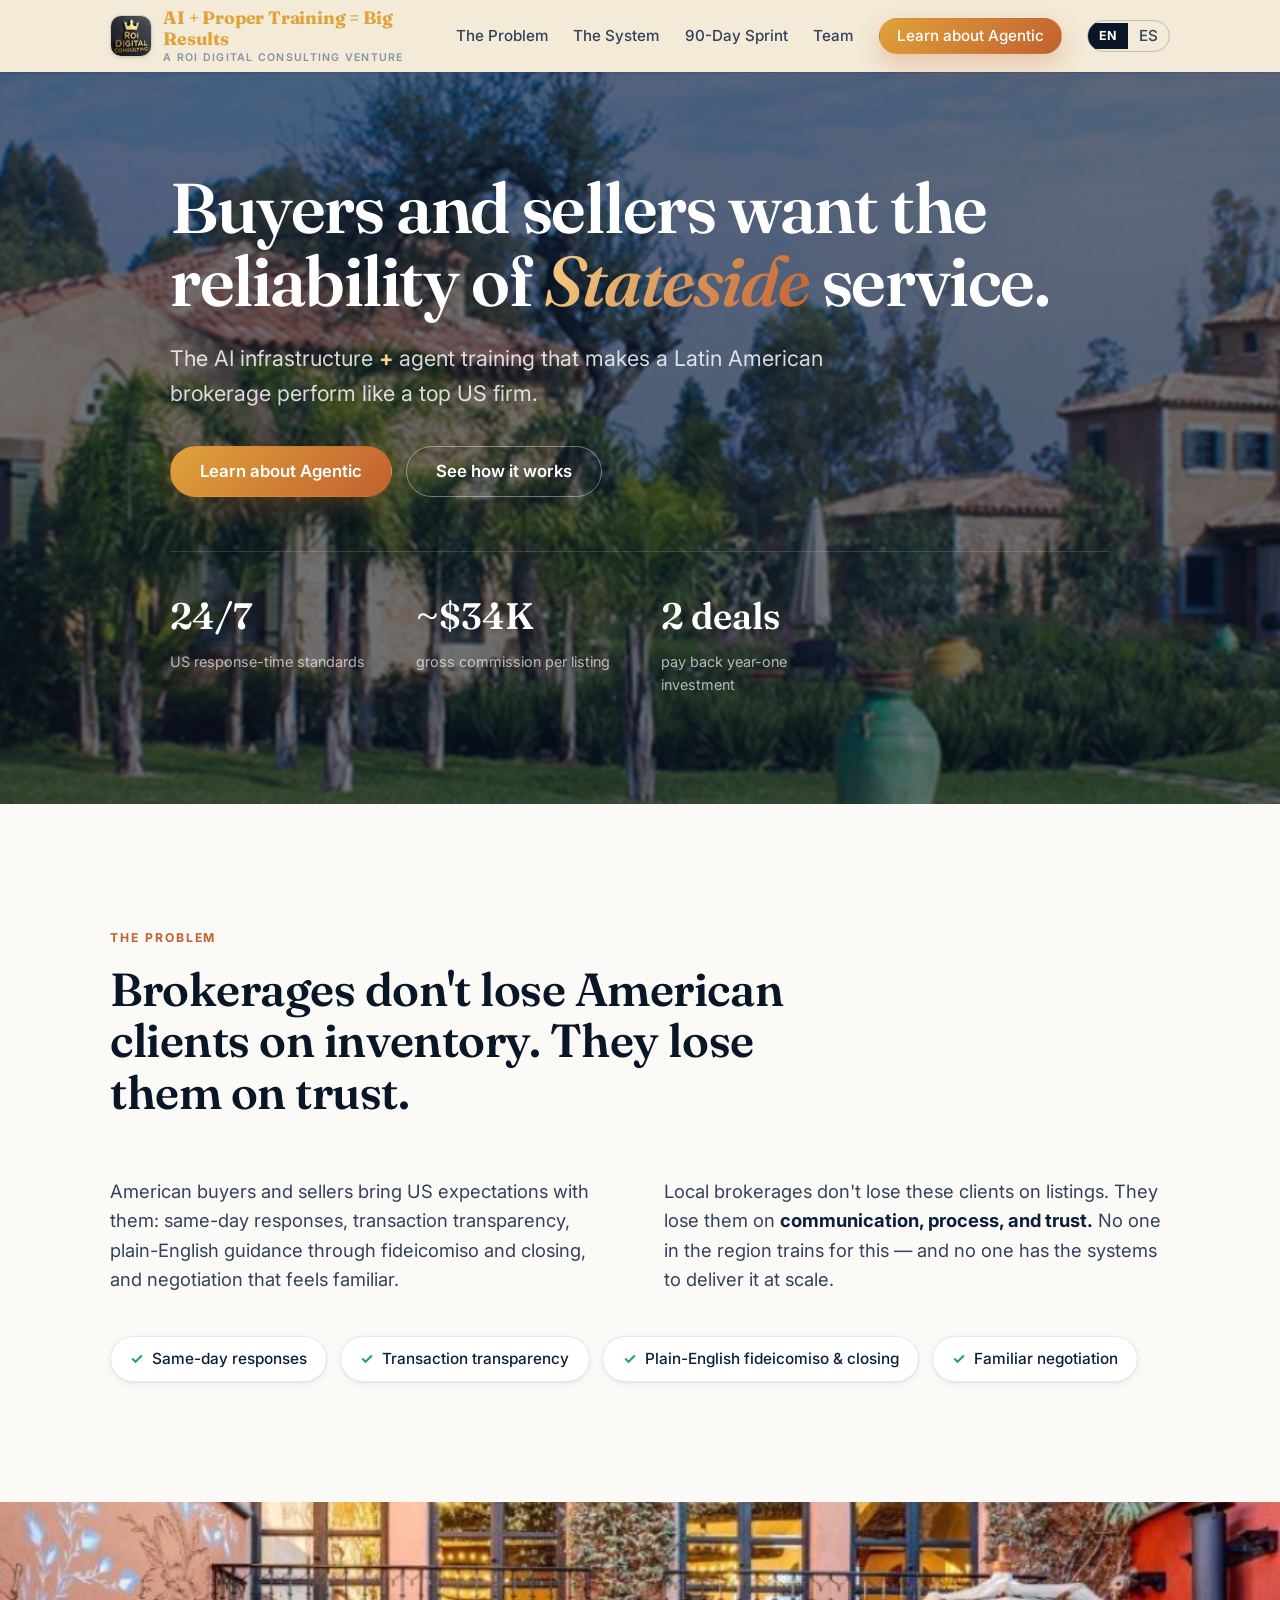
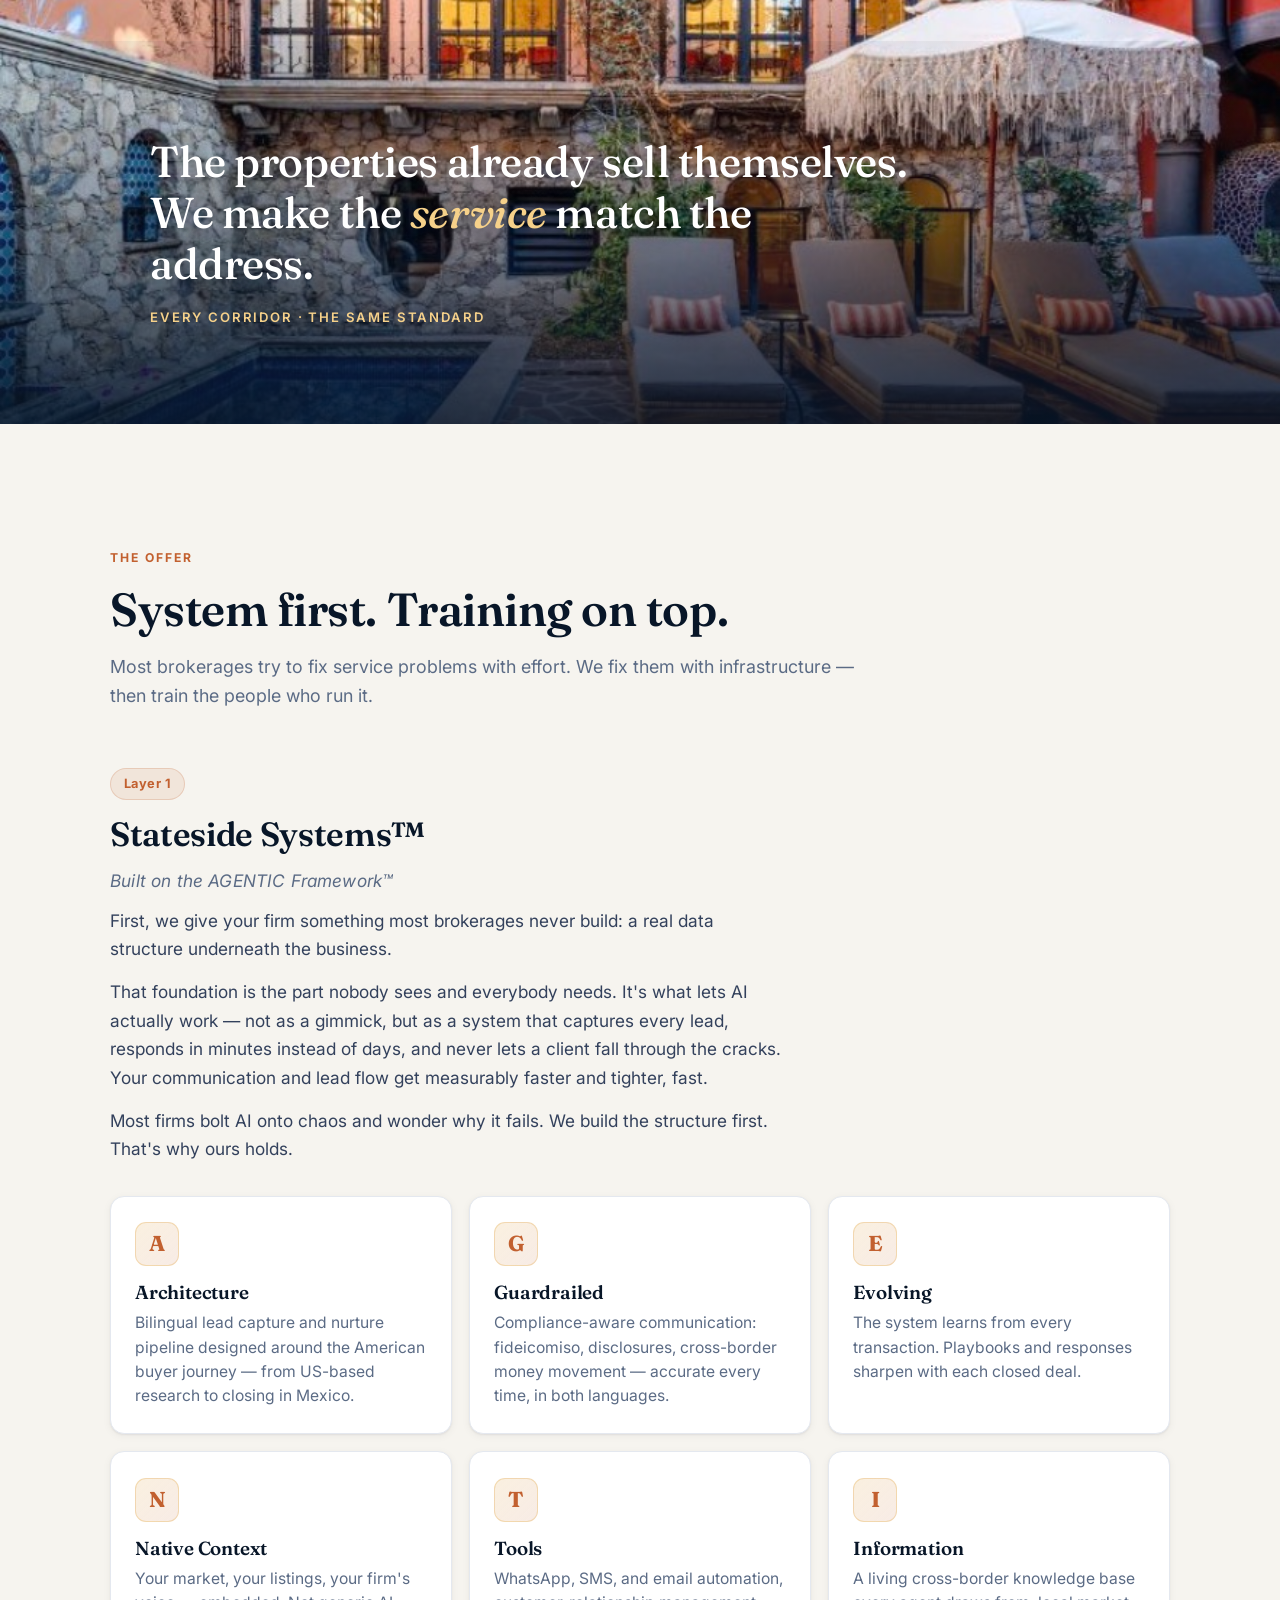
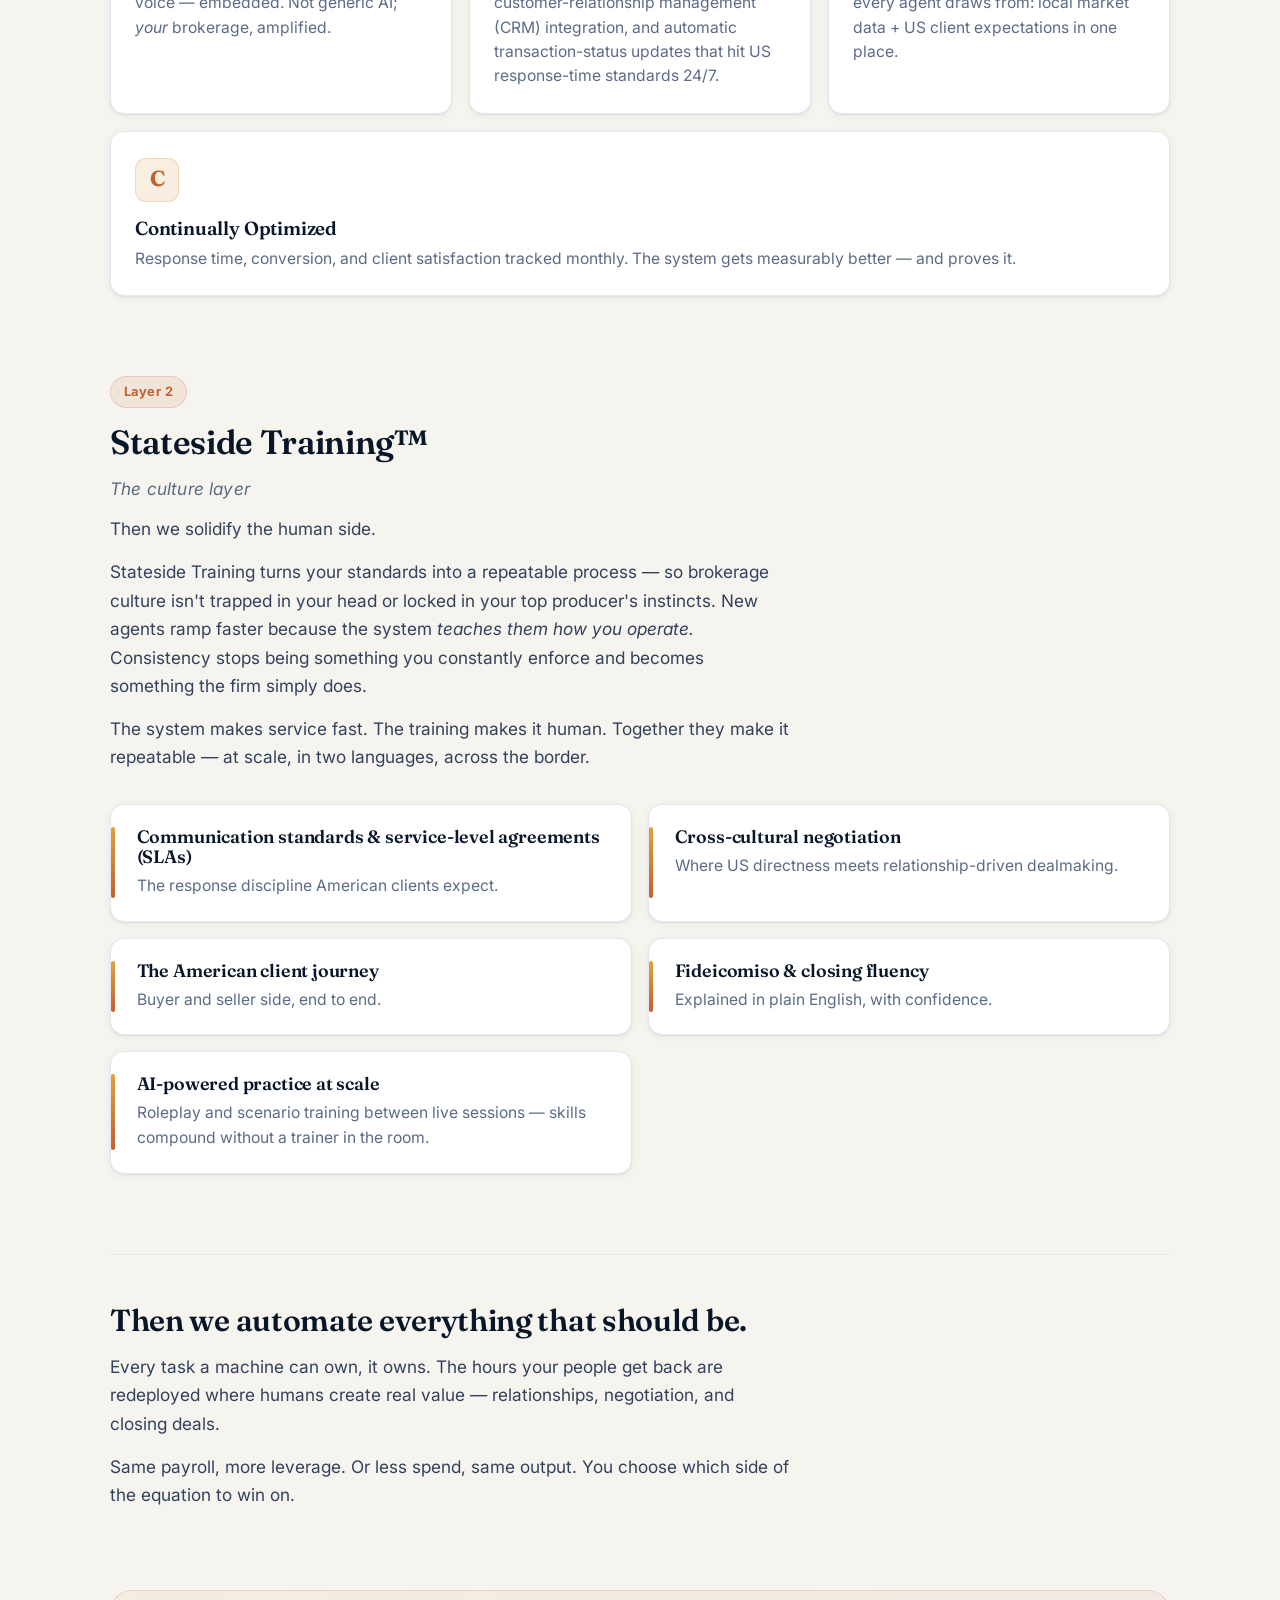
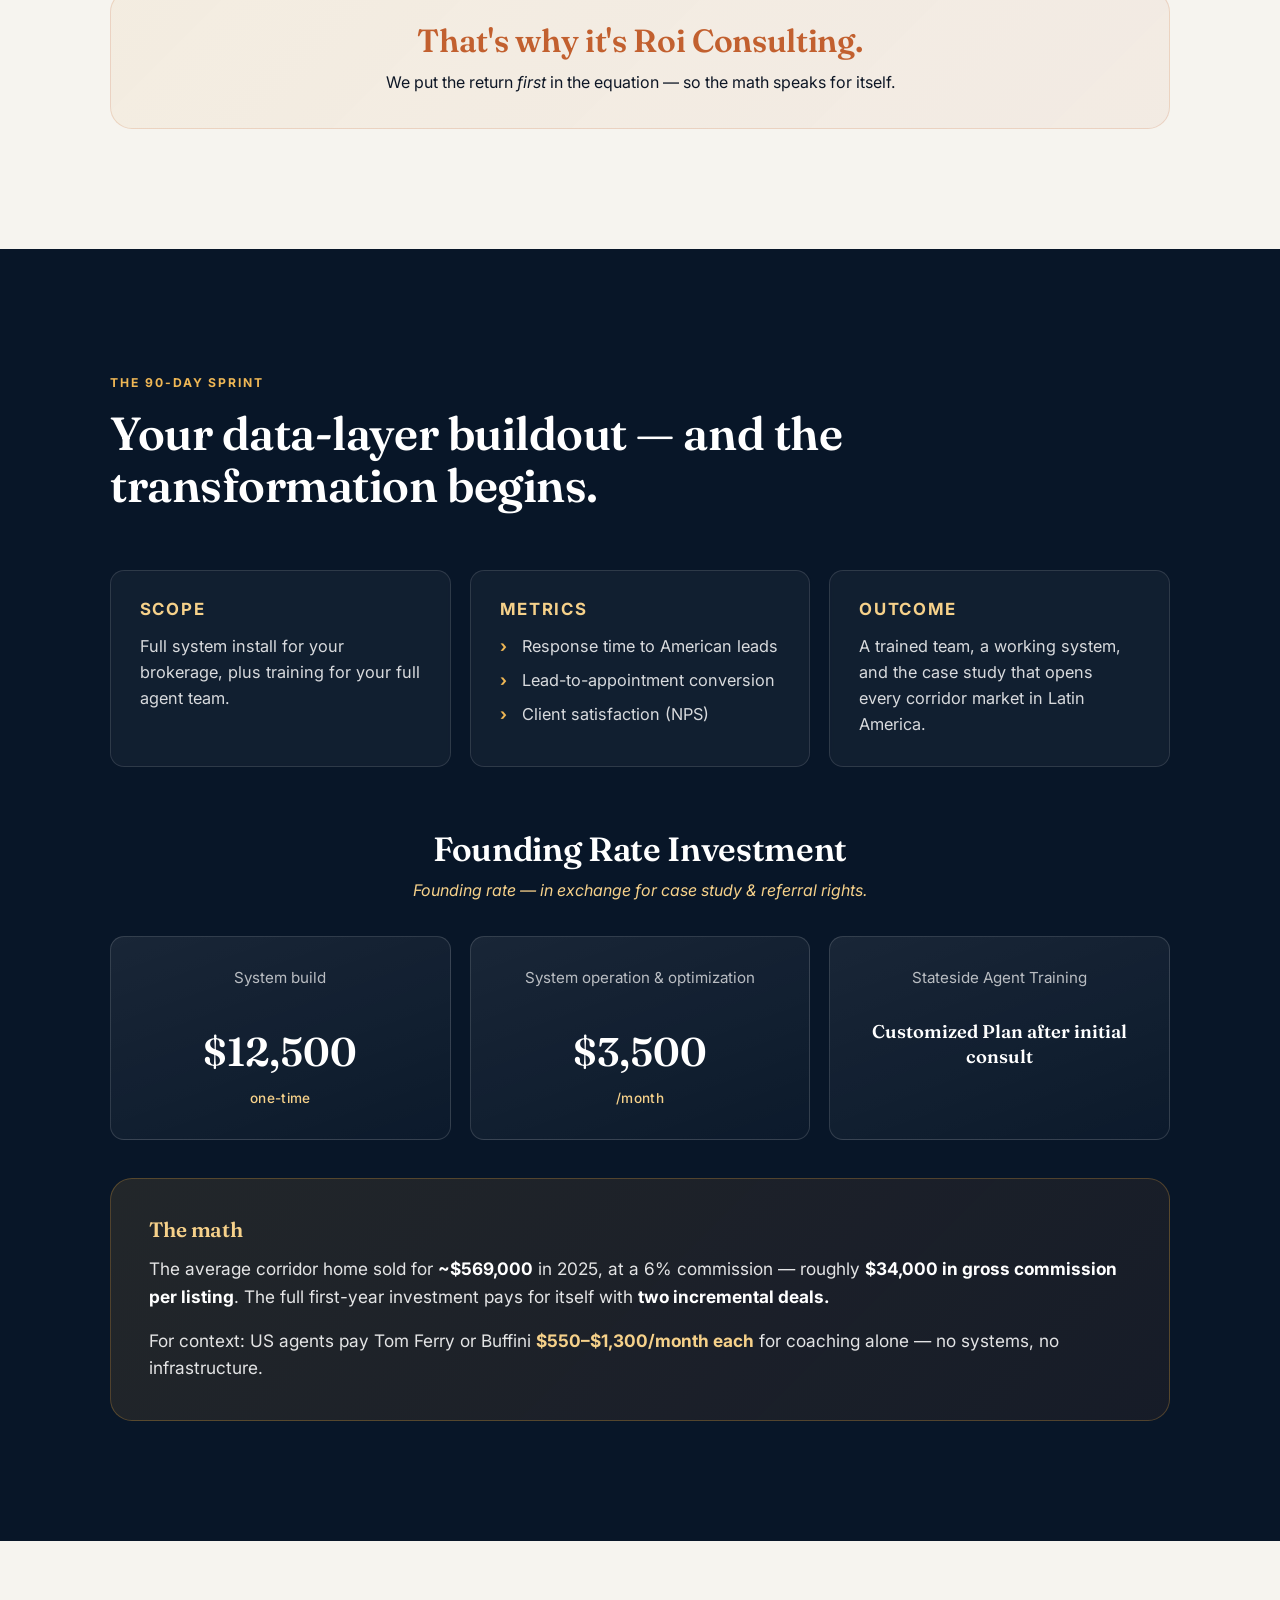
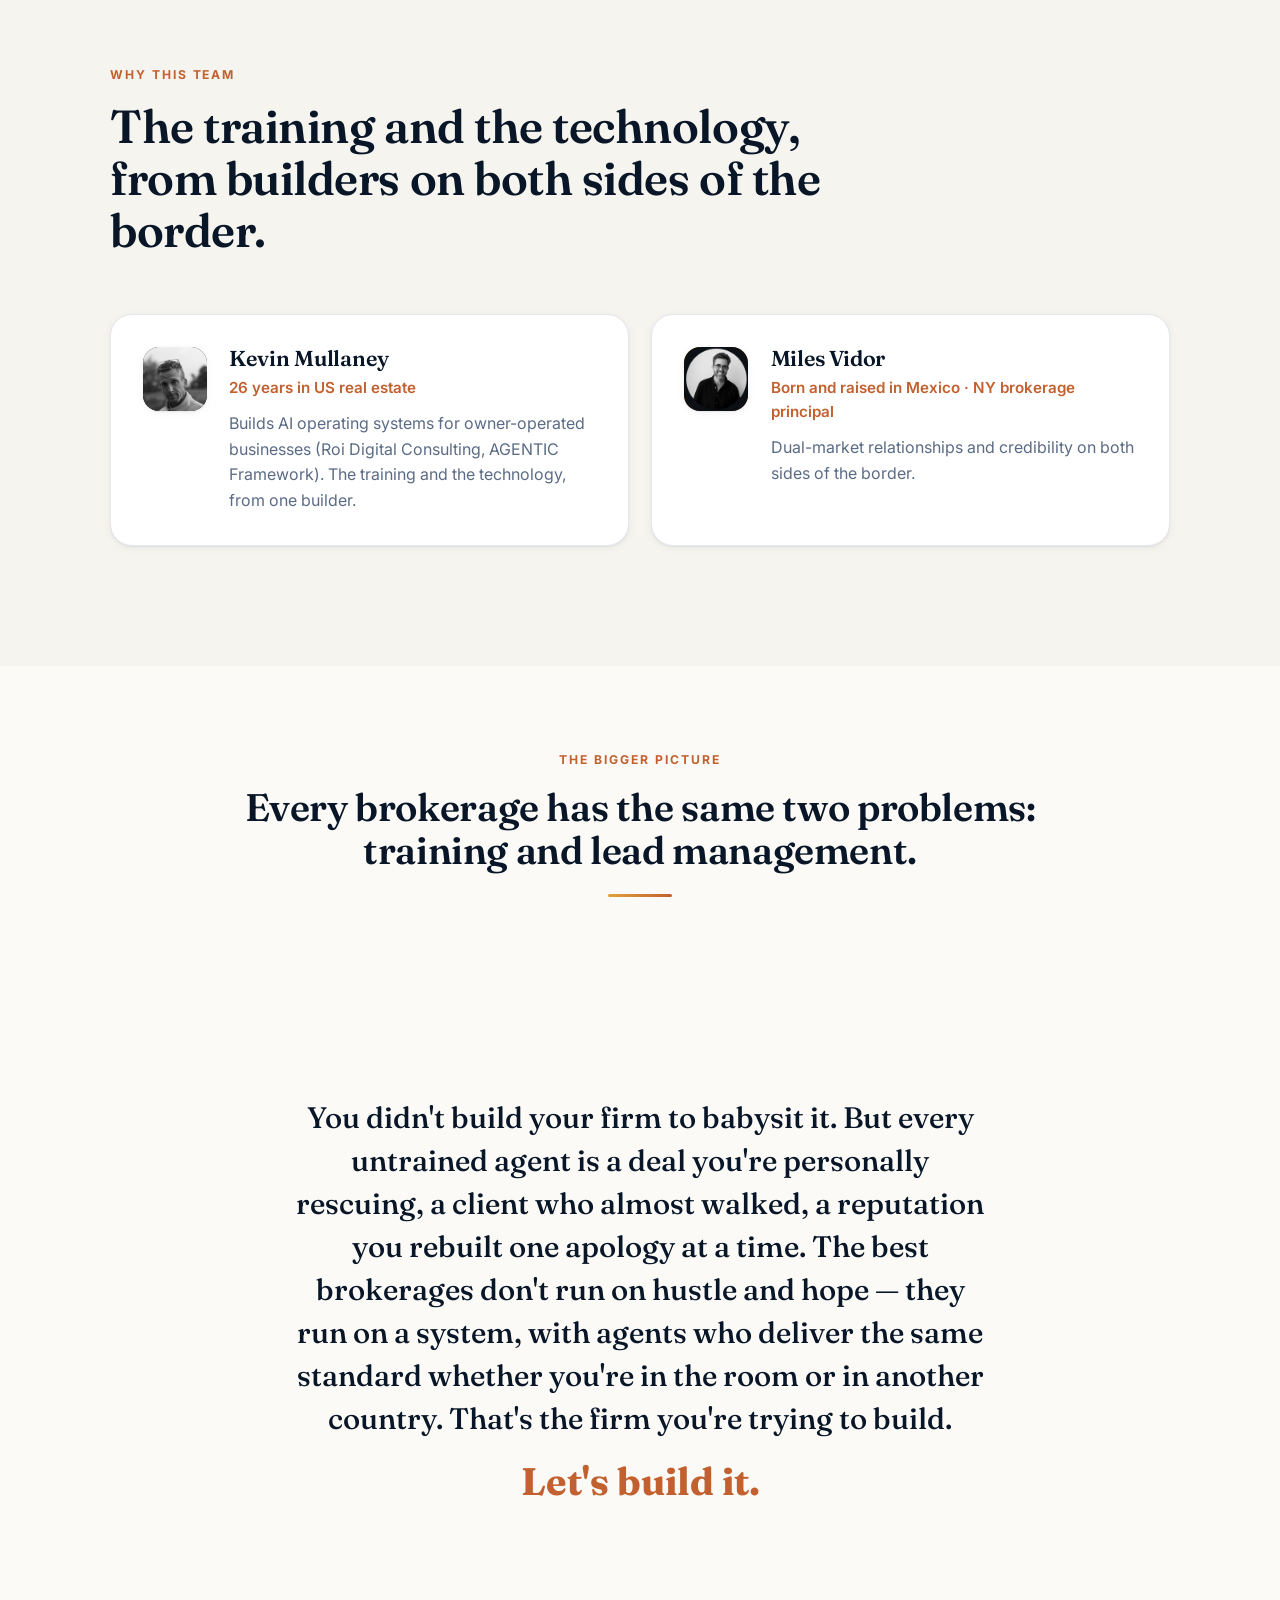
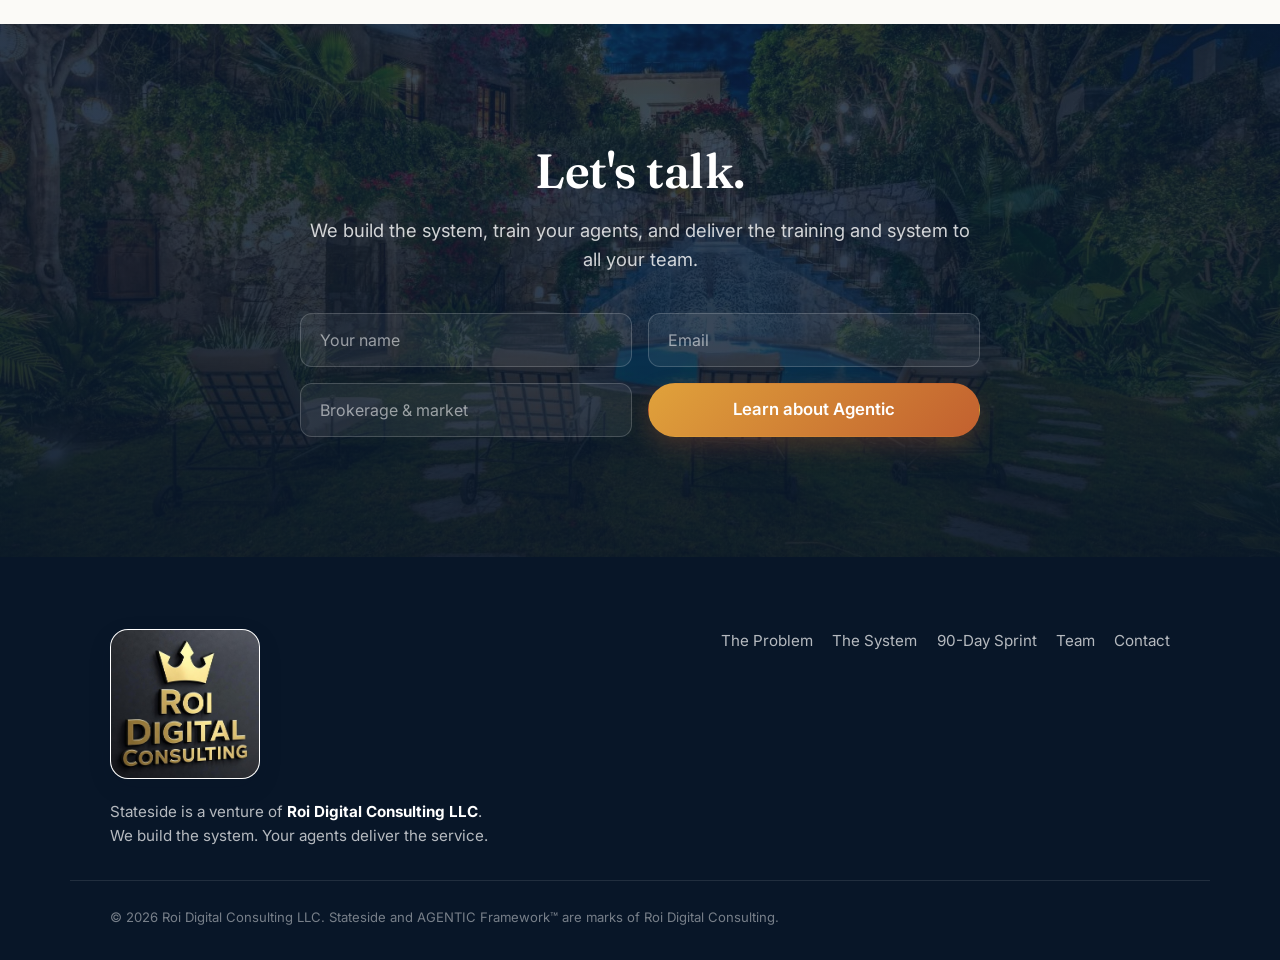
==== index.html @ 2482a4ed "Header: replace 'Stateside' wordmark with bilingual tagline 'AI + Proper Training = Big Results'" ====
<!DOCTYPE html>
<html lang="en">
<head>
  <meta charset="UTF-8" />
  <meta name="viewport" content="width=device-width, initial-scale=1.0" />
  <script>
    history.scrollRestoration = "manual";
    /* Always open at the top — don't auto-jump to a hash left in the URL by prior navigation. */
    if (location.hash) history.replaceState(null, "", location.pathname + location.search);
  </script>
  <title>Stateside — US-grade real estate service, built for Latin America</title>
  <meta name="description" content="The AI infrastructure and agent training that makes a brokerage perform like a top US firm — a 90-day sprint to a US-grade client experience." />
  <meta name="theme-color" content="#0b1f3a" />
  <link rel="icon" type="image/jpeg" href="images/roi-logo.jpeg" />

  <!-- Open Graph / social -->
  <meta property="og:type" content="website" />
  <meta property="og:title" content="Stateside — US-grade real estate service, built for Latin America" />
  <meta property="og:description" content="The AI infrastructure and agent training that makes a brokerage perform like a top US firm — a 90-day sprint to a US-grade client experience." />
  <meta property="og:image" content="https://kmulls.github.io/StateSide-Training/images/courtyard-home.jpeg" />
  <meta property="og:locale" content="en_US" />
  <meta property="og:locale:alternate" content="es_LA" />

  <link rel="preconnect" href="https://fonts.googleapis.com" />
  <link rel="preconnect" href="https://fonts.gstatic.com" crossorigin />
  <link href="https://fonts.googleapis.com/css2?family=Fraunces:opsz,wght@9..144,400;9..144,500;9..144,600;9..144,700&family=Inter:wght@400;500;600;700&display=swap" rel="stylesheet" />
  <link rel="stylesheet" href="styles.css" />
  <meta property="og:url" content="https://kmulls.github.io/StateSide-Training/" />
  <link rel="canonical" href="https://kmulls.github.io/StateSide-Training/" />
  <link rel="alternate" hreflang="en" href="https://kmulls.github.io/StateSide-Training/" />
  <link rel="alternate" hreflang="es" href="https://kmulls.github.io/StateSide-Training/es/" />
  <link rel="alternate" hreflang="x-default" href="https://kmulls.github.io/StateSide-Training/" />
</head>
<body>
  <a class="skip-link" href="#main">Skip to content</a>

  <!-- ===== Header ===== -->
  <header class="site-header" id="site-header">
    <div class="container header-inner">
      <a href="#top" class="brand" aria-label="AI + Proper Training = Big Results — a Roi Digital Consulting venture">
        <span class="brand-mark" aria-hidden="true"><img src="images/roi-logo.jpeg" alt="" /></span>
        <span class="brand-text">
          <span class="brand-name">AI + Proper Training = Big Results</span>
          <span class="brand-by">a Roi Digital Consulting venture</span>
        </span>
      </a>
      <nav class="nav" aria-label="Primary">
        <a href="#problem">The Problem</a>
        <a href="#offer">The System</a>
        <a href="#pilot">90-Day Sprint</a>
        <a href="#team">Team</a>
        <a href="#contact" class="btn btn-sm btn-primary nav-cta">Learn about Agentic</a>
        <div class="lang-toggle" role="group" aria-label="Language / Idioma">
          <span class="lang-btn" aria-current="true">EN</span>
          <a class="lang-btn" href="es/">ES</a>
        </div>
      </nav>
      <button class="nav-toggle" aria-label="Open menu" aria-expanded="false" aria-controls="mobile-nav">
        <span></span><span></span><span></span>
      </button>
    </div>
    <div class="mobile-nav" id="mobile-nav" hidden>
      <a href="#problem">The Problem</a>
      <a href="#offer">The System</a>
      <a href="#pilot">90-Day Sprint</a>
      <a href="#team">Team</a>
      <a href="#contact" class="btn btn-primary">Learn about Agentic</a>
      <div class="lang-toggle" role="group" aria-label="Language / Idioma">
        <span class="lang-btn" aria-current="true">EN</span>
        <a class="lang-btn" href="es/">ES</a>
      </div>
    </div>
  </header>

  <main id="main">
    <!-- ===== Hero ===== -->
    <section class="hero" id="top">
      <div class="hero-bg" aria-hidden="true">
        <img src="images/estate-hero.jpeg" alt="" class="hero-photo" loading="eager" fetchpriority="high" />
      </div>
      <div class="container hero-inner">
        <h1 class="hero-title">Buyers and sellers want the reliability of <span class="accent">Stateside</span> service.</h1>
        <p class="hero-sub">The AI infrastructure <strong>+</strong> agent training that makes a Latin American brokerage perform like a top US firm.</p>
        <div class="hero-cta">
          <a href="#contact" class="btn btn-primary btn-lg">Learn about Agentic</a>
          <a href="#offer" class="btn btn-ghost btn-lg">See how it works</a>
        </div>
        <ul class="hero-stats" aria-label="Key figures">
          <li><span class="stat-num">24/7</span><span class="stat-label">US response-time standards</span></li>
          <li><span class="stat-num">~$34K</span><span class="stat-label">gross commission per listing</span></li>
          <li><span class="stat-num">2 deals</span><span class="stat-label">pay back year-one investment</span></li>
        </ul>
      </div>
    </section>

    <!-- ===== Problem ===== -->
    <section class="section problem" id="problem">
      <div class="container">
        <div class="section-head reveal">
          <span class="kicker">The Problem</span>
          <h2>Brokerages don't lose American clients on inventory. They lose them on trust.</h2>
        </div>
        <div class="problem-grid">
          <p class="problem-lead reveal">American buyers and sellers bring US expectations with them: same-day responses, transaction transparency, plain-English guidance through fideicomiso and closing, and negotiation that feels familiar.</p>
          <p class="problem-lead reveal">Local brokerages don't lose these clients on listings. They lose them on <strong>communication, process, and trust.</strong> No one in the region trains for this — and no one has the systems to deliver it at scale.</p>
        </div>
        <ul class="expectation-list reveal" aria-label="What American clients expect">
          <li>Same-day responses</li>
          <li>Transaction transparency</li>
          <li>Plain-English fideicomiso &amp; closing</li>
          <li>Familiar negotiation</li>
        </ul>
      </div>
    </section>

    <!-- ===== Showcase band ===== -->
    <section class="showcase" aria-label="Featured properties">
      <img src="images/courtyard-home.jpeg" alt="A restored colonial courtyard home with a pool" class="showcase-img" loading="lazy" />
      <div class="showcase-overlay">
        <div class="container">
          <blockquote class="reveal">
            <p>The properties already sell themselves. We make the <em>service</em> match the address.</p>
            <cite>Every corridor · the same standard</cite>
          </blockquote>
        </div>
      </div>
    </section>

    <!-- ===== Offer ===== -->
    <section class="section offer" id="offer">
      <div class="container">
        <div class="section-head reveal">
          <span class="kicker">The Offer</span>
          <h2>System first. Training on top.</h2>
          <p class="section-intro">Most brokerages try to fix service problems with effort. We fix them with infrastructure — then train the people who run it.</p>
        </div>

        <!-- Layer 1 -->
        <div class="layer reveal">
          <div class="layer-head">
            <span class="layer-tag">Layer 1</span>
            <h3>Stateside Systems™</h3>
            <p class="layer-subtitle">Built on the AGENTIC Framework™</p>
            <div class="layer-copy"><p>First, we give your firm something most brokerages never build: a real data structure underneath the business.</p><p>That foundation is the part nobody sees and everybody needs. It's what lets AI actually work — not as a gimmick, but as a system that captures every lead, responds in minutes instead of days, and never lets a client fall through the cracks. Your communication and lead flow get measurably faster and tighter, fast.</p><p>Most firms bolt AI onto chaos and wonder why it fails. We build the structure first. That's why ours holds.</p></div>
          </div>
          <div class="agentic-grid">
            <article class="agentic-card">
              <span class="agentic-letter">A</span>
              <h4>Architecture</h4>
              <p>Bilingual lead capture and nurture pipeline designed around the American buyer journey — from US-based research to closing in Mexico.</p>
            </article>
            <article class="agentic-card">
              <span class="agentic-letter">G</span>
              <h4>Guardrailed</h4>
              <p>Compliance-aware communication: fideicomiso, disclosures, cross-border money movement — accurate every time, in both languages.</p>
            </article>
            <article class="agentic-card">
              <span class="agentic-letter">E</span>
              <h4>Evolving</h4>
              <p>The system learns from every transaction. Playbooks and responses sharpen with each closed deal.</p>
            </article>
            <article class="agentic-card">
              <span class="agentic-letter">N</span>
              <h4>Native Context</h4>
              <p>Your market, your listings, your firm's voice — embedded. Not generic AI; <em>your</em> brokerage, amplified.</p>
            </article>
            <article class="agentic-card">
              <span class="agentic-letter">T</span>
              <h4>Tools</h4>
              <p>WhatsApp, SMS, and email automation, customer-relationship management (CRM) integration, and automatic transaction-status updates that hit US response-time standards 24/7.</p>
            </article>
            <article class="agentic-card">
              <span class="agentic-letter">I</span>
              <h4>Information</h4>
              <p>A living cross-border knowledge base every agent draws from: local market data + US client expectations in one place.</p>
            </article>
            <article class="agentic-card agentic-card--wide">
              <span class="agentic-letter">C</span>
              <h4>Continually Optimized</h4>
              <p>Response time, conversion, and client satisfaction tracked monthly. The system gets measurably better — and proves it.</p>
            </article>
          </div>
        </div>

        <!-- Layer 2 -->
        <div class="layer reveal">
          <div class="layer-head">
            <span class="layer-tag">Layer 2</span>
            <h3>Stateside Training™</h3>
            <p class="layer-subtitle">The culture layer</p>
            <div class="layer-copy"><p>Then we solidify the human side.</p><p>Stateside Training turns your standards into a repeatable process — so brokerage culture isn't trapped in your head or locked in your top producer's instincts. New agents ramp faster because the system <em>teaches them how you operate.</em> Consistency stops being something you constantly enforce and becomes something the firm simply does.</p><p>The system makes service fast. The training makes it human. Together they make it repeatable — at scale, in two languages, across the border.</p></div>
          </div>
          <ul class="training-list">
            <li>
              <h4>Communication standards &amp; service-level agreements (SLAs)</h4>
              <p>The response discipline American clients expect.</p>
            </li>
            <li>
              <h4>Cross-cultural negotiation</h4>
              <p>Where US directness meets relationship-driven dealmaking.</p>
            </li>
            <li>
              <h4>The American client journey</h4>
              <p>Buyer and seller side, end to end.</p>
            </li>
            <li>
              <h4>Fideicomiso &amp; closing fluency</h4>
              <p>Explained in plain English, with confidence.</p>
            </li>
            <li>
              <h4>AI-powered practice at scale</h4>
              <p>Roleplay and scenario training between live sessions — skills compound without a trainer in the room.</p>
            </li>
          </ul>
        </div>

        <div class="layer reveal offer-coda"><h3>Then we automate everything that should be.</h3><div class="layer-copy"><p>Every task a machine can own, it owns. The hours your people get back are redeployed where humans create real value — relationships, negotiation, and closing deals.</p><p>Same payroll, more leverage. Or less spend, same output. You choose which side of the equation to win on.</p></div></div>
        <div class="layer reveal offer-roi"><h3>That's why it's Roi Consulting.</h3><div class="layer-copy">We put the return <em>first</em> in the equation — so the math speaks for itself.</div></div>
      </div>
    </section>

    <!-- ===== 90-Day Sprint ===== -->
    <section class="section pilot" id="pilot">
      <div class="container">
        <div class="section-head reveal">
          <span class="kicker">The 90-Day Sprint</span>
          <h2>Your data-layer buildout — and the transformation begins.</h2>
        </div>

        <div class="pilot-grid">
          <article class="pilot-card reveal">
            <h3>Scope</h3>
            <p>Full system install for your brokerage, plus training for your full agent team.</p>
          </article>
          <article class="pilot-card reveal">
            <h3>Metrics</h3>
            <ul>
              <li>Response time to American leads</li>
              <li>Lead-to-appointment conversion</li>
              <li>Client satisfaction (NPS)</li>
            </ul>
          </article>
          <article class="pilot-card reveal">
            <h3>Outcome</h3>
            <p>A trained team, a working system, and the case study that opens every corridor market in Latin America.</p>
          </article>
        </div>

        <!-- Pricing -->
        <div class="pricing reveal">
          <div class="pricing-head">
            <h3>Founding Rate Investment</h3>
            <p class="pricing-note">Founding rate — in exchange for case study &amp; referral rights.</p>
          </div>
          <div class="pricing-cards">
            <div class="price-card">
              <span class="price-label">System build</span>
              <span class="price-amount">$12,500<span class="price-unit">one-time</span></span>
            </div>
            <div class="price-card">
              <span class="price-label">System operation &amp; optimization</span>
              <span class="price-amount">$3,500<span class="price-unit">/month</span></span>
            </div>
            <div class="price-card">
              <span class="price-label">Stateside Agent Training</span>
              <span class="price-amount"><span class="price-custom">Customized Plan after initial consult</span></span>
            </div>
          </div>

          <div class="math reveal">
            <h4>The math</h4>
            <p>The average corridor home sold for <strong>~$569,000</strong> in 2025, at a 6% commission — roughly <strong>$34,000 in gross commission per listing</strong>. The full first-year investment pays for itself with <strong>two incremental deals.</strong></p>
            <p class="math-context">For context: US agents pay Tom Ferry or Buffini <strong>$550–$1,300/month each</strong> for coaching alone — no systems, no infrastructure.</p>
          </div>
        </div>
      </div>
    </section>

    <!-- ===== Team ===== -->
    <section class="section team" id="team">
      <div class="container">
        <div class="section-head reveal">
          <span class="kicker">Why This Team</span>
          <h2>The training and the technology, from builders on both sides of the border.</h2>
        </div>
        <div class="team-grid">
          <article class="team-card reveal">
            <div class="team-avatar team-avatar--photo">
              <img src="images/kevin-mullaney.jpeg" alt="Kevin Mullaney" loading="lazy" />
            </div>
            <div class="team-body">
              <h3>Kevin Mullaney</h3>
              <p class="team-role">26 years in US real estate</p>
              <p>Builds AI operating systems for owner-operated businesses (Roi Digital Consulting, AGENTIC Framework). The training and the technology, from one builder.</p>
            </div>
          </article>
          <article class="team-card reveal">
            <div class="team-avatar team-avatar--photo">
              <img src="images/milesheadshot.png" alt="Miles Vidor" loading="lazy"
                   data-fallbacks="images/milesheadshot.jpg,images/milesheadshot.jpeg,images/miles-vidor.jpeg"
                   onerror="var f=(this.dataset.fallbacks||'').split(',').filter(Boolean);if(f.length){this.dataset.fallbacks=f.slice(1).join(',');this.src=f[0];}else{var a=this.closest('.team-avatar');a.classList.remove('team-avatar--photo');a.textContent='M';}" />
            </div>
            <div class="team-body">
              <h3>Miles Vidor</h3>
              <p class="team-role">Born and raised in Mexico · NY brokerage principal</p>
              <p>Dual-market relationships and credibility on both sides of the border.</p>
            </div>
          </article>
        </div>
      </div>
    </section>

    <!-- ===== Where this goes ===== -->
    <section class="section corridor" id="corridor">
      <div class="container">
        <div class="section-head reveal">
          <span class="kicker">The Bigger Picture</span>
          <h2>Every brokerage has the same two problems: training and lead management.</h2>
        </div>
      </div>
    </section>

    <!-- ===== Manifesto ===== -->
    <section class="section manifesto">
      <div class="container manifesto-inner reveal">
        <p class="manifesto-body">You didn't build your firm to babysit it. But every untrained agent is a deal you're personally rescuing, a client who almost walked, a reputation you rebuilt one apology at a time. The best brokerages don't run on hustle and hope — they run on a system, with agents who deliver the same standard whether you're in the room or in another country. That's the firm you're trying to build.</p>
        <p class="manifesto-close">Let's build it.</p>
      </div>
    </section>

    <!-- ===== CTA / Contact ===== -->
    <section class="section cta" id="contact">
      <img src="images/twilight-estate.webp" alt="" class="cta-photo" loading="lazy" />
      <div class="container cta-inner reveal">
        <h2>Let's talk.</h2>
        <p>We build the system, train your agents, and deliver the training and system to all your team.</p>
        <form class="cta-form" action="#" method="post" novalidate>
          <div class="form-row">
            <label class="sr-only" for="name">Name</label>
            <input id="name" name="name" type="text" placeholder="Your name" autocomplete="name" required />
            <label class="sr-only" for="email">Email</label>
            <input id="email" name="email" type="email" placeholder="Email" autocomplete="email" required />
          </div>
          <div class="form-row">
            <label class="sr-only" for="brokerage">Brokerage &amp; market</label>
            <input id="brokerage" name="brokerage" type="text" placeholder="Brokerage &amp; market" />
            <button type="submit" class="btn btn-primary btn-lg">Learn about Agentic</button>
          </div>
          <p class="form-status" role="status" aria-live="polite" hidden></p>
        </form>
      </div>
    </section>
  </main>

  <!-- ===== Footer ===== -->
  <footer class="site-footer">
    <div class="container footer-inner">
      <div class="footer-brand">
        <span class="roi-logo">
          <img src="images/roi-logo.jpeg" alt="Roi Digital Consulting LLC" width="690" height="692" loading="lazy" />
        </span>
        <p>Stateside is a venture of <strong>Roi Digital Consulting LLC</strong>.<br />We build the system. Your agents deliver the service.</p>
      </div>
      <nav class="footer-nav" aria-label="Footer">
        <a href="#problem">The Problem</a>
        <a href="#offer">The System</a>
        <a href="#pilot">90-Day Sprint</a>
        <a href="#team">Team</a>
        <a href="#contact">Contact</a>
      </nav>
    </div>
    <div class="container footer-legal">
      <span>© <span id="year"></span> Roi Digital Consulting LLC. Stateside and AGENTIC Framework™ are marks of Roi Digital Consulting.</span>
    </div>
  </footer>

  <script>window.FORM_MSGS={"thanks":"Thanks — we'll be in touch shortly.","invalid":"Please enter a valid email so we can reach you.","sending":"Sending…"};</script>
  <script src="script.js"></script>
</body>
</html>
---- styles.css ----
/* ===========================================================
   Stateside — Landing page styles
   =========================================================== */

:root {
  /* Palette: trust-navy + warm amber, cross-border US/MX warmth */
  --navy-900: #081628;
  --navy-800: #0b1f3a;
  --navy-700: #102a4c;
  --navy-600: #18395f;
  --ink: #0e1726;
  --slate-700: #33415c;
  --slate-500: #5b6b85;
  --slate-400: #8493a9;
  --line: #e4e8ef;
  --paper: #f6f4ef;       /* warm off-white */
  --paper-2: #fbfaf7;
  --white: #ffffff;
  --amber-500: #e0a23b;   /* gold accent */
  --amber-400: #efb755;
  --amber-300: #f6d18a;
  --terracotta: #c2602f;  /* MX warmth */
  --green-500: #2f9e6f;

  --radius-sm: 8px;
  --radius: 14px;
  --radius-lg: 22px;

  --shadow-sm: 0 1px 2px rgba(8,22,40,.06), 0 2px 8px rgba(8,22,40,.05);
  --shadow-md: 0 8px 24px rgba(8,22,40,.10);
  --shadow-lg: 0 24px 60px rgba(8,22,40,.18);

  --font-display: "Fraunces", Georgia, "Times New Roman", serif;
  --font-body: "Inter", system-ui, -apple-system, Segoe UI, Roboto, sans-serif;

  --container: 1140px;
}

/* ---------- Reset / base ---------- */
*, *::before, *::after { box-sizing: border-box; }
html { scroll-behavior: smooth; scroll-padding-top: 84px; -webkit-text-size-adjust: 100%; }
@media (prefers-reduced-motion: reduce) {
  html { scroll-behavior: auto; }
  * { animation: none !important; transition: none !important; }
}

body {
  margin: 0;
  font-family: var(--font-body);
  color: var(--ink);
  background: var(--paper);
  line-height: 1.6;
  -webkit-font-smoothing: antialiased;
  text-rendering: optimizeLegibility;
}

h1, h2, h3, h4 { font-family: var(--font-display); font-weight: 600; line-height: 1.12; margin: 0; letter-spacing: -0.01em; }
p { margin: 0; }
a { color: inherit; text-decoration: none; }
img { max-width: 100%; display: block; }
ul, ol { margin: 0; padding: 0; list-style: none; }

.container { width: 100%; max-width: var(--container); margin-inline: auto; padding-inline: clamp(20px, 5vw, 40px); }

.sr-only {
  position: absolute; width: 1px; height: 1px; padding: 0; margin: -1px;
  overflow: hidden; clip: rect(0,0,0,0); white-space: nowrap; border: 0;
}
.skip-link {
  position: absolute; left: 12px; top: -48px; z-index: 200;
  background: var(--navy-800); color: #fff; padding: 10px 16px; border-radius: 8px;
  transition: top .2s ease;
}
.skip-link:focus { top: 12px; }

:focus-visible { outline: 3px solid var(--amber-400); outline-offset: 2px; border-radius: 4px; }

/* ---------- Buttons ---------- */
.btn {
  --btn-bg: var(--navy-800);
  display: inline-flex; align-items: center; justify-content: center; gap: .5rem;
  font-family: var(--font-body); font-weight: 600; font-size: .98rem;
  padding: .8rem 1.4rem; border-radius: 999px; border: 1.5px solid transparent;
  cursor: pointer; transition: transform .18s ease, box-shadow .18s ease, background .18s ease, color .18s ease;
  white-space: nowrap; line-height: 1;
}
.btn:hover { transform: translateY(-2px); }
.btn:active { transform: translateY(0); }
.btn-sm { padding: .6rem 1.05rem; font-size: .9rem; }
.btn-lg { padding: 1rem 1.8rem; font-size: 1.05rem; }

.btn-primary {
  background: linear-gradient(135deg, var(--amber-500), var(--terracotta));
  color: #fff; box-shadow: 0 10px 24px rgba(194,96,47,.28);
}
.btn-primary:hover { box-shadow: 0 16px 34px rgba(194,96,47,.36); }

.btn-ghost { background: transparent; color: var(--navy-800); border-color: rgba(11,31,58,.25); }
.btn-ghost:hover { border-color: var(--navy-800); background: rgba(11,31,58,.04); }

/* On dark hero, ghost button needs light treatment */
.hero .btn-ghost { color: #fff; border-color: rgba(255,255,255,.4); }
.hero .btn-ghost:hover { border-color: #fff; background: rgba(255,255,255,.1); }

/* ---------- Header ---------- */
.site-header {
  position: sticky; top: 0; z-index: 100;
  background: #f3ead8;
  box-shadow: 0 1px 0 rgba(11,31,58,.06), var(--shadow-sm);
  transition: background .3s ease, box-shadow .3s ease, backdrop-filter .3s ease;
}
.site-header.scrolled {
  background: rgba(243,234,216,.92);
  backdrop-filter: saturate(140%) blur(12px);
  box-shadow: 0 1px 0 rgba(11,31,58,.08), var(--shadow-sm);
}
.header-inner { display: flex; align-items: center; justify-content: space-between; height: 72px; }

.brand { display: inline-flex; align-items: center; gap: .7rem; font-weight: 700; }
.brand-mark {
  display: grid; place-items: center; width: 42px; height: 42px; border-radius: 11px;
  overflow: hidden; border: 1px solid rgba(11,31,58,.14); box-shadow: var(--shadow-sm);
  flex: none;
}
.brand-mark img { width: 100%; height: 100%; object-fit: cover; }
.brand-text { display: inline-flex; flex-direction: column; line-height: 1.1; }
.brand-name { font-family: var(--font-display); font-size: clamp(.92rem, 1.5vw, 1.12rem); line-height: 1.15; color: var(--amber-500); letter-spacing: -.01em; transition: color .3s ease; max-width: 22ch; }
.brand-tm { color: var(--amber-500); margin-left: .12em; }
.brand-by {
  font-family: var(--font-body); font-size: .66rem; font-weight: 600; text-transform: uppercase;
  letter-spacing: .12em; color: var(--slate-400); margin-top: .18rem; transition: color .3s ease;
}

.nav { display: flex; align-items: center; gap: 1.6rem; }
.nav a { font-size: .95rem; font-weight: 500; color: var(--slate-700); transition: color .2s ease; }
.nav a:hover { color: var(--navy-800); }
.nav .nav-cta { color: #fff; }

/* Language toggle (EN | ES) */
.lang-toggle { display: inline-flex; align-items: center; border: 1px solid rgba(11,31,58,.22); border-radius: 999px; overflow: hidden; flex: none; }
.lang-btn {
  font-family: var(--font-body); font-size: .78rem; font-weight: 700; letter-spacing: .03em;
  padding: .32rem .66rem; background: transparent; border: 0; color: var(--slate-700);
  cursor: pointer; text-decoration: none; display: inline-block; line-height: 1.25;
  transition: background .2s ease, color .2s ease;
}
.lang-btn[aria-pressed="true"], .lang-btn[aria-current="true"] { background: var(--navy-900); color: #fff; }
a.lang-btn:hover { color: var(--navy-800); }
.mobile-nav .lang-toggle { align-self: flex-start; margin-top: .4rem; }

.nav-toggle { display: none; }

/* Mobile nav */
.mobile-nav {
  display: flex; flex-direction: column; gap: .25rem; padding: 1rem clamp(20px,5vw,40px) 1.4rem;
  background: var(--navy-900);
}
.mobile-nav[hidden] { display: none; }
.mobile-nav a { padding: .85rem .25rem; color: rgba(255,255,255,.9); font-weight: 500; border-bottom: 1px solid rgba(255,255,255,.08); }
.mobile-nav a:last-child { border-bottom: 0; margin-top: .6rem; }

/* ---------- Hero ---------- */
.hero { position: relative; color: #fff; overflow: hidden; isolation: isolate; }
.hero-bg {
  position: absolute; inset: 0; z-index: -2;
  background:
    radial-gradient(120% 90% at 15% 0%, var(--navy-700) 0%, var(--navy-800) 42%, var(--navy-900) 100%);
}
.hero-photo {
  position: absolute; inset: 0; width: 100%; height: 100%; object-fit: cover;
  object-position: center 35%; opacity: .42;
}
.hero-bg::before {
  content: ""; position: absolute; inset: 0;
  background:
    linear-gradient(180deg, rgba(8,22,40,.45) 0%, rgba(8,22,40,.55) 55%, rgba(8,22,40,.88) 100%),
    radial-gradient(40% 50% at 88% 18%, rgba(224,162,59,.20), transparent 70%),
    radial-gradient(45% 55% at 5% 92%, rgba(194,96,47,.22), transparent 70%);
}
.hero-bg::after {
  /* subtle map-grid texture */
  content: ""; position: absolute; inset: 0; opacity: .12;
  background-image:
    linear-gradient(rgba(255,255,255,.05) 1px, transparent 1px),
    linear-gradient(90deg, rgba(255,255,255,.05) 1px, transparent 1px);
  background-size: 56px 56px;
  mask-image: radial-gradient(80% 80% at 50% 30%, #000 30%, transparent 100%);
}
.hero-inner { padding: clamp(56px, 11vh, 120px) 0 clamp(64px, 12vh, 120px); max-width: 940px; }

.eyebrow {
  text-transform: uppercase; letter-spacing: .18em; font-size: .78rem; font-weight: 600;
  color: var(--amber-300); margin-bottom: 1.3rem;
}
.hero-title { font-size: clamp(2.5rem, 6.2vw, 4.4rem); font-weight: 600; line-height: 1.04; letter-spacing: -.02em; }
.hero-title .accent {
  background: linear-gradient(120deg, var(--amber-300), var(--terracotta));
  -webkit-background-clip: text; background-clip: text; color: transparent; font-style: italic;
}
.hero-sub { margin-top: 1.5rem; font-size: clamp(1.08rem, 2vw, 1.35rem); color: rgba(255,255,255,.82); max-width: 720px; }
.hero-sub strong { color: var(--amber-300); }
.hero-cta { display: flex; flex-wrap: wrap; gap: .9rem; margin-top: 2.2rem; }

.hero-stats {
  display: flex; flex-wrap: wrap; gap: clamp(1.2rem, 5vw, 3.2rem); margin-top: 3.4rem;
  padding-top: 2.2rem; border-top: 1px solid rgba(255,255,255,.14);
}
.hero-stats li { display: flex; flex-direction: column; }
.stat-num { font-family: var(--font-display); font-size: clamp(1.7rem, 3.4vw, 2.3rem); font-weight: 600; color: #fff; }
.stat-label { font-size: .9rem; color: rgba(255,255,255,.66); max-width: 200px; margin-top: .25rem; }

/* ---------- Section scaffolding ---------- */
.section { padding: clamp(64px, 10vw, 120px) 0; }
.section-head { max-width: 760px; margin-bottom: clamp(2.4rem, 5vw, 3.6rem); }
.kicker {
  display: inline-block; text-transform: uppercase; letter-spacing: .16em;
  font-size: .76rem; font-weight: 700; color: var(--terracotta); margin-bottom: 1rem;
}
.section-head h2 { font-size: clamp(1.9rem, 4vw, 2.9rem); color: var(--navy-900); }
.section-intro { margin-top: 1.1rem; font-size: 1.12rem; color: var(--slate-500); }

/* ---------- Problem ---------- */
.problem { background: var(--paper-2); }
.problem-grid { display: grid; grid-template-columns: 1fr 1fr; gap: clamp(1.4rem, 4vw, 3rem); }
.problem-lead { font-size: 1.15rem; color: var(--slate-700); }
.problem-lead strong { color: var(--navy-800); }
.expectation-list {
  display: flex; flex-wrap: wrap; gap: .8rem; margin-top: 2.6rem;
}
.expectation-list li {
  background: var(--white); border: 1px solid var(--line); border-radius: 999px;
  padding: .6rem 1.2rem; font-weight: 500; font-size: .96rem; color: var(--navy-800);
  box-shadow: var(--shadow-sm);
}
.expectation-list li::before { content: "✓"; color: var(--green-500); font-weight: 700; margin-right: .5rem; }

/* ---------- Showcase band ---------- */
.showcase { position: relative; min-height: clamp(360px, 58vh, 600px); display: flex; align-items: flex-end; overflow: hidden; }
.showcase-img { position: absolute; inset: 0; width: 100%; height: 100%; object-fit: cover; object-position: center; }
.showcase-overlay {
  position: relative; width: 100%; padding: clamp(2.4rem, 7vw, 5rem) 0;
  background: linear-gradient(180deg, rgba(8,22,40,.05) 0%, rgba(8,22,40,.35) 45%, rgba(8,22,40,.85) 100%);
}
.showcase blockquote { max-width: 760px; color: #fff; }
.showcase blockquote p {
  font-family: var(--font-display); font-size: clamp(1.6rem, 4vw, 2.7rem); font-weight: 500;
  line-height: 1.18; letter-spacing: -.01em; text-shadow: 0 2px 24px rgba(0,0,0,.35);
}
.showcase blockquote p em { color: var(--amber-300); font-style: italic; }
.showcase cite {
  display: block; margin-top: 1.1rem; font-style: normal; font-weight: 600;
  text-transform: uppercase; letter-spacing: .14em; font-size: .82rem; color: var(--amber-300);
}

/* ---------- Offer ---------- */
.layer { margin-top: clamp(2rem, 5vw, 3.4rem); }
.layer + .layer { margin-top: clamp(3rem, 7vw, 5rem); }
.layer-head { max-width: 720px; margin-bottom: 2rem; }
.layer-tag {
  display: inline-block; font-size: .8rem; font-weight: 700; letter-spacing: .04em;
  color: var(--terracotta); background: rgba(194,96,47,.10); border: 1px solid rgba(194,96,47,.2);
  padding: .3rem .8rem; border-radius: 999px; margin-bottom: 1rem;
}
.layer-head h3 { font-size: clamp(1.5rem, 3vw, 2.1rem); color: var(--navy-900); }
.layer-head p { margin-top: .8rem; font-size: 1.08rem; color: var(--slate-500); }
.layer-head strong { color: var(--navy-800); }

.agentic-grid {
  display: grid; grid-template-columns: repeat(3, 1fr); gap: 1.1rem;
}
.agentic-card {
  position: relative; background: var(--white); border: 1px solid var(--line);
  border-radius: var(--radius); padding: 1.6rem 1.5rem 1.5rem;
  box-shadow: var(--shadow-sm); transition: transform .2s ease, box-shadow .2s ease, border-color .2s ease;
  overflow: hidden;
}
.agentic-card::before {
  content: ""; position: absolute; left: 0; top: 0; height: 100%; width: 4px;
  background: linear-gradient(var(--amber-500), var(--terracotta)); opacity: 0; transition: opacity .2s ease;
}
.agentic-card:hover { transform: translateY(-4px); box-shadow: var(--shadow-md); border-color: rgba(224,162,59,.4); }
.agentic-card:hover::before { opacity: 1; }
.agentic-card--wide { grid-column: 1 / -1; }
.agentic-letter {
  display: grid; place-items: center; width: 44px; height: 44px; border-radius: 11px;
  font-family: var(--font-display); font-weight: 700; font-size: 1.35rem; color: var(--terracotta);
  background: linear-gradient(135deg, rgba(224,162,59,.16), rgba(194,96,47,.12));
  border: 1px solid rgba(224,162,59,.3); margin-bottom: 1rem;
}
.agentic-card h4 { font-size: 1.18rem; color: var(--navy-900); margin-bottom: .5rem; }
.agentic-card p { font-size: .98rem; color: var(--slate-500); line-height: 1.55; }

/* Layer 2 training */
.training-list { display: grid; grid-template-columns: repeat(2, 1fr); gap: 1rem; }
.training-list li {
  background: var(--white); border: 1px solid var(--line); border-radius: var(--radius);
  padding: 1.4rem 1.5rem; box-shadow: var(--shadow-sm); position: relative; padding-left: 1.6rem;
}
.training-list li::before {
  content: ""; position: absolute; left: 0; top: 1.4rem; bottom: 1.4rem; width: 4px; border-radius: 4px;
  background: linear-gradient(var(--amber-500), var(--terracotta));
}
.training-list h4 { font-size: 1.12rem; color: var(--navy-900); margin-bottom: .35rem; }
.training-list p { font-size: .98rem; color: var(--slate-500); }

.mark-note {
  margin-top: 2.2rem; font-size: 1.15rem; color: var(--slate-700);
  display: flex; align-items: center; flex-wrap: wrap; gap: .6rem;
}
.seal {
  display: inline-flex; align-items: center; gap: .4rem; font-family: var(--font-display);
  font-weight: 600; color: var(--navy-900);
  background: linear-gradient(135deg, var(--amber-300), var(--amber-500));
  padding: .35rem .9rem; border-radius: 999px; box-shadow: var(--shadow-sm);
}
.seal::before { content: "★"; color: var(--terracotta); }

/* Layer subtitle */
.layer-subtitle {
  margin-top: .55rem; font-style: italic;
  font-size: .97rem; color: var(--terracotta); letter-spacing: .01em;
}

/* Layer copy — multi-paragraph prose */
.layer-copy p {
  margin-bottom: .9rem; color: var(--slate-700); font-size: 1.08rem;
  max-width: 680px; line-height: 1.65;
}
.layer-copy p:last-child { margin-bottom: 0; }

/* Offer coda — automate block */
.offer-coda {
  margin-top: clamp(2.4rem, 6vw, 4rem);
  padding-top: clamp(2rem, 5vw, 3rem);
  border-top: 1px solid var(--line);
}
.offer-coda h3 {
  font-size: clamp(1.4rem, 2.8vw, 1.9rem); color: var(--navy-900); margin-bottom: 1rem;
}

/* Offer roi — closing punchline */
.offer-roi {
  margin-top: clamp(1.6rem, 4vw, 2.6rem);
  padding: clamp(1.4rem, 3vw, 2rem) clamp(1.4rem, 3vw, 2rem);
  background: linear-gradient(135deg, rgba(224,162,59,.08), rgba(194,96,47,.06));
  border: 1px solid rgba(194,96,47,.18); border-radius: var(--radius-lg);
  text-align: center;
}
.offer-roi h3 {
  font-size: clamp(1.5rem, 3vw, 2rem); color: var(--terracotta); margin-bottom: .75rem;
}
.offer-roi .layer-copy p {
  max-width: 560px; margin-inline: auto; color: var(--slate-700); font-size: 1.1rem;
}

/* ---------- Pilot ---------- */
.pilot { background: var(--navy-900); color: #fff; }
.pilot .kicker { color: var(--amber-400); }
.pilot .section-head h2 { color: #fff; }

.pilot-grid { display: grid; grid-template-columns: repeat(3, 1fr); gap: 1.2rem; }
.pilot-card {
  background: rgba(255,255,255,.04); border: 1px solid rgba(255,255,255,.12);
  border-radius: var(--radius); padding: 1.8rem; backdrop-filter: blur(2px);
}
.pilot-card h3 { font-size: 1.05rem; text-transform: uppercase; letter-spacing: .1em; color: var(--amber-300); margin-bottom: .9rem; font-family: var(--font-body); font-weight: 700; }
.pilot-card p, .pilot-card li { color: rgba(255,255,255,.84); font-size: 1.02rem; }
.pilot-card ul li { padding-left: 1.4rem; position: relative; margin-bottom: .5rem; }
.pilot-card ul li::before { content: "›"; position: absolute; left: 0; color: var(--amber-400); font-weight: 700; }

/* Pricing */
.pricing { margin-top: clamp(2.4rem, 6vw, 4rem); }
.pricing-head { text-align: center; margin-bottom: 2rem; }
.pricing-head h3 { font-size: clamp(1.6rem, 3vw, 2.1rem); color: #fff; }
.pricing-note { color: var(--amber-300); margin-top: .6rem; font-style: italic; }
.pricing-cards { display: grid; grid-template-columns: repeat(3, 1fr); gap: 1.2rem; }
.price-card {
  background: linear-gradient(160deg, rgba(255,255,255,.07), rgba(255,255,255,.02));
  border: 1px solid rgba(255,255,255,.14); border-radius: var(--radius);
  padding: 1.8rem; text-align: center; transition: transform .2s ease, border-color .2s ease;
}
.price-card:hover { transform: translateY(-4px); border-color: rgba(224,162,59,.5); }
.price-label { display: block; font-size: .95rem; color: rgba(255,255,255,.7); margin-bottom: .9rem; min-height: 2.6em; }
.price-amount { font-family: var(--font-display); font-size: clamp(1.8rem, 3.5vw, 2.5rem); font-weight: 600; color: #fff; display: flex; flex-direction: column; align-items: center; }
.price-unit { font-family: var(--font-body); font-size: .85rem; font-weight: 500; color: var(--amber-300); margin-top: .3rem; letter-spacing: .02em; }
.price-custom { font-size: 1.15rem; line-height: 1.35; font-weight: 600; }

.math {
  margin-top: 2.4rem; background: linear-gradient(135deg, rgba(224,162,59,.12), rgba(194,96,47,.08));
  border: 1px solid rgba(224,162,59,.28); border-radius: var(--radius-lg); padding: clamp(1.6rem, 4vw, 2.4rem);
}
.math h4 { font-size: 1.3rem; color: var(--amber-300); margin-bottom: .9rem; }
.math p { color: rgba(255,255,255,.88); font-size: 1.08rem; }
.math strong { color: #fff; }
.math-context { margin-top: 1rem; font-size: .98rem; color: rgba(255,255,255,.66); }
.math-context strong { color: var(--amber-300); }

/* ---------- Team ---------- */
.team-grid { display: grid; grid-template-columns: repeat(2, 1fr); gap: 1.4rem; }
.team-card {
  display: flex; gap: 1.4rem; background: var(--white); border: 1px solid var(--line);
  border-radius: var(--radius-lg); padding: 2rem; box-shadow: var(--shadow-sm);
}
.team-avatar {
  flex: none; width: 64px; height: 64px; border-radius: 16px; display: grid; place-items: center;
  font-family: var(--font-display); font-weight: 700; font-size: 1.4rem; color: #fff;
  background: linear-gradient(135deg, var(--navy-700), var(--navy-900));
  box-shadow: var(--shadow-sm);
}
.team-card:nth-child(2) .team-avatar { background: linear-gradient(135deg, var(--amber-500), var(--terracotta)); }
.team-avatar--photo { overflow: hidden; background: var(--navy-900); }
.team-avatar--photo img { width: 100%; height: 100%; object-fit: cover; object-position: center 30%; }
.team-body h3 { font-size: 1.35rem; color: var(--navy-900); }
.team-role { color: var(--terracotta); font-weight: 600; font-size: .95rem; margin: .25rem 0 .7rem; }
.team-body p:last-child { color: var(--slate-500); }

/* ---------- Corridor ---------- */
.corridor { background: var(--paper-2); text-align: center; padding-block: clamp(46px, 7vw, 80px); }
.corridor .section-head { max-width: 880px; margin-inline: auto; margin-bottom: 0; }
.corridor .section-head h2 { font-size: clamp(1.6rem, 3.2vw, 2.4rem); }
/* transition flourish under the statement */
.corridor .section-head h2::after {
  content: ""; display: block; width: 64px; height: 3px; margin: 1.4rem auto 0;
  background: linear-gradient(90deg, var(--amber-500), var(--terracotta)); border-radius: 2px;
}
.corridor-map {
  display: flex; flex-wrap: wrap; align-items: flex-start; gap: 0;
  counter-reset: node; position: relative;
}
.corridor-node {
  position: relative; flex: 1 1 130px; min-width: 120px; padding-top: 2rem; text-align: center;
}
.corridor-node::before {
  content: ""; position: absolute; top: 9px; left: 50%; right: -50%; height: 2px;
  background: repeating-linear-gradient(90deg, var(--slate-400) 0 6px, transparent 6px 12px);
}
.corridor-node:last-child::before { display: none; }
.node-dot {
  position: absolute; top: 0; left: 50%; transform: translateX(-50%); width: 20px; height: 20px;
  border-radius: 50%; background: var(--white); border: 3px solid var(--slate-400); z-index: 1;
}
.corridor-node.active .node-dot {
  border-color: var(--terracotta); background: var(--terracotta);
  box-shadow: 0 0 0 6px rgba(194,96,47,.18);
}
.node-label { display: block; font-weight: 600; color: var(--navy-800); font-size: .98rem; }
.corridor-node.active .node-label { color: var(--terracotta); }
.node-tag {
  display: inline-block; margin-top: .35rem; font-size: .72rem; font-weight: 700; text-transform: uppercase;
  letter-spacing: .1em; color: #fff; background: var(--terracotta); padding: .15rem .55rem; border-radius: 999px;
}
.corridor-note { margin-top: 3rem; max-width: 820px; font-size: 1.12rem; color: var(--slate-700); }

/* ---------- Manifesto ---------- */
.manifesto { background: var(--paper-2); text-align: center; }
.manifesto-inner { max-width: 780px; margin-inline: auto; }
.manifesto-body {
  font-family: var(--font-display); font-weight: 500;
  font-size: clamp(1.3rem, 2.4vw, 1.85rem); line-height: 1.45; color: var(--navy-900);
}
.manifesto-close {
  font-family: var(--font-display); font-weight: 700;
  font-size: clamp(1.6rem, 3.2vw, 2.4rem); line-height: 1.2; color: var(--terracotta);
  margin-top: 1.1rem;
}

/* ---------- CTA ---------- */
.cta { position: relative; isolation: isolate; background: var(--navy-900); color: #fff; overflow: hidden; }
.cta-photo {
  position: absolute; inset: 0; width: 100%; height: 100%; object-fit: cover;
  object-position: center; z-index: -2; opacity: .5;
}
.cta::before {
  content: ""; position: absolute; inset: 0; z-index: -1;
  background: radial-gradient(120% 120% at 50% 10%, rgba(11,31,58,.55), rgba(8,22,40,.92));
}
.cta-inner { position: relative; max-width: 760px; margin-inline: auto; text-align: center; }
.cta-inner h2 { font-size: clamp(2rem, 4.5vw, 3rem); }
.cta-inner > p { margin-top: 1.1rem; font-size: 1.15rem; color: rgba(255,255,255,.8); }
.cta-form { margin-top: 2.4rem; display: grid; gap: 1rem; text-align: left; }
.form-row { display: grid; grid-template-columns: 1fr 1fr; gap: 1rem; }
.cta-form input {
  width: 100%; padding: 1rem 1.2rem; border-radius: 12px; border: 1.5px solid rgba(255,255,255,.18);
  background: rgba(255,255,255,.06); color: #fff; font-size: 1rem; font-family: var(--font-body);
  transition: border-color .2s ease, background .2s ease;
}
.cta-form input::placeholder { color: rgba(255,255,255,.55); }
.cta-form input:focus { outline: none; border-color: var(--amber-400); background: rgba(255,255,255,.1); }
.cta-form .btn { width: 100%; }
.form-status { margin-top: .4rem; font-weight: 600; color: var(--amber-300); text-align: center; }
.cta-fineprint { margin-top: 1.6rem; color: rgba(255,255,255,.7); }
.cta-fineprint a { color: var(--amber-300); border-bottom: 1px solid rgba(246,209,138,.4); }

/* ---------- Footer ---------- */
.site-footer { background: var(--navy-900); color: rgba(255,255,255,.7); padding: clamp(3rem,6vw,4.5rem) 0 2rem; }
.footer-inner { display: flex; justify-content: space-between; gap: 2rem; flex-wrap: wrap; padding-bottom: 2rem; border-bottom: 1px solid rgba(255,255,255,.1); }
.footer-brand { display: flex; flex-direction: column; gap: 1.3rem; max-width: 420px; }
.roi-logo {
  display: inline-grid; place-items: center; width: 150px; height: 150px;
  border-radius: 18px; overflow: hidden; border: 1px solid rgba(255,255,255,.12);
  background: #fff; box-shadow: var(--shadow-md);
}
.roi-logo img { width: 100%; height: 100%; object-fit: contain; }
.footer-brand p { font-size: .95rem; line-height: 1.6; }
.footer-brand strong { color: #fff; }
.footer-nav { display: flex; flex-wrap: wrap; gap: 1.2rem; align-content: flex-start; }
.footer-nav a { font-size: .95rem; color: rgba(255,255,255,.7); transition: color .2s ease; }
.footer-nav a:hover { color: var(--amber-300); }
.footer-legal { margin-top: 1.6rem; font-size: .82rem; color: rgba(255,255,255,.45); }

/* ---------- Reveal animation ---------- */
.reveal { opacity: 0; transform: translateY(24px); transition: opacity .7s ease, transform .7s ease; }
.reveal.in { opacity: 1; transform: none; }

/* ---------- Responsive ---------- */
@media (max-width: 900px) {
  .nav { display: none; }
  .nav-toggle {
    display: inline-flex; flex-direction: column; justify-content: center; gap: 5px;
    width: 44px; height: 44px; background: transparent; border: 0; cursor: pointer; padding: 10px;
  }
  .nav-toggle span { display: block; height: 2px; background: var(--navy-900); border-radius: 2px; transition: transform .25s ease, opacity .2s ease; }
  .nav-toggle[aria-expanded="true"] span:nth-child(1) { transform: translateY(7px) rotate(45deg); }
  .nav-toggle[aria-expanded="true"] span:nth-child(2) { opacity: 0; }
  .nav-toggle[aria-expanded="true"] span:nth-child(3) { transform: translateY(-7px) rotate(-45deg); }

  .problem-grid { grid-template-columns: 1fr; }
  .agentic-grid { grid-template-columns: repeat(2, 1fr); }
  .training-list { grid-template-columns: 1fr; }
  .pilot-grid { grid-template-columns: 1fr; }
  .pricing-cards { grid-template-columns: 1fr; }
  .team-grid { grid-template-columns: 1fr; }
}

@media (max-width: 560px) {
  .agentic-grid { grid-template-columns: 1fr; }
  .agentic-card--wide { grid-column: auto; }
  .form-row { grid-template-columns: 1fr; }
  .hero-stats { gap: 1.4rem; }
  .brand-by { display: none; }
  .team-card { flex-direction: column; }
  .corridor-node { flex-basis: 50%; }
  .corridor-node::before { display: none; }
}
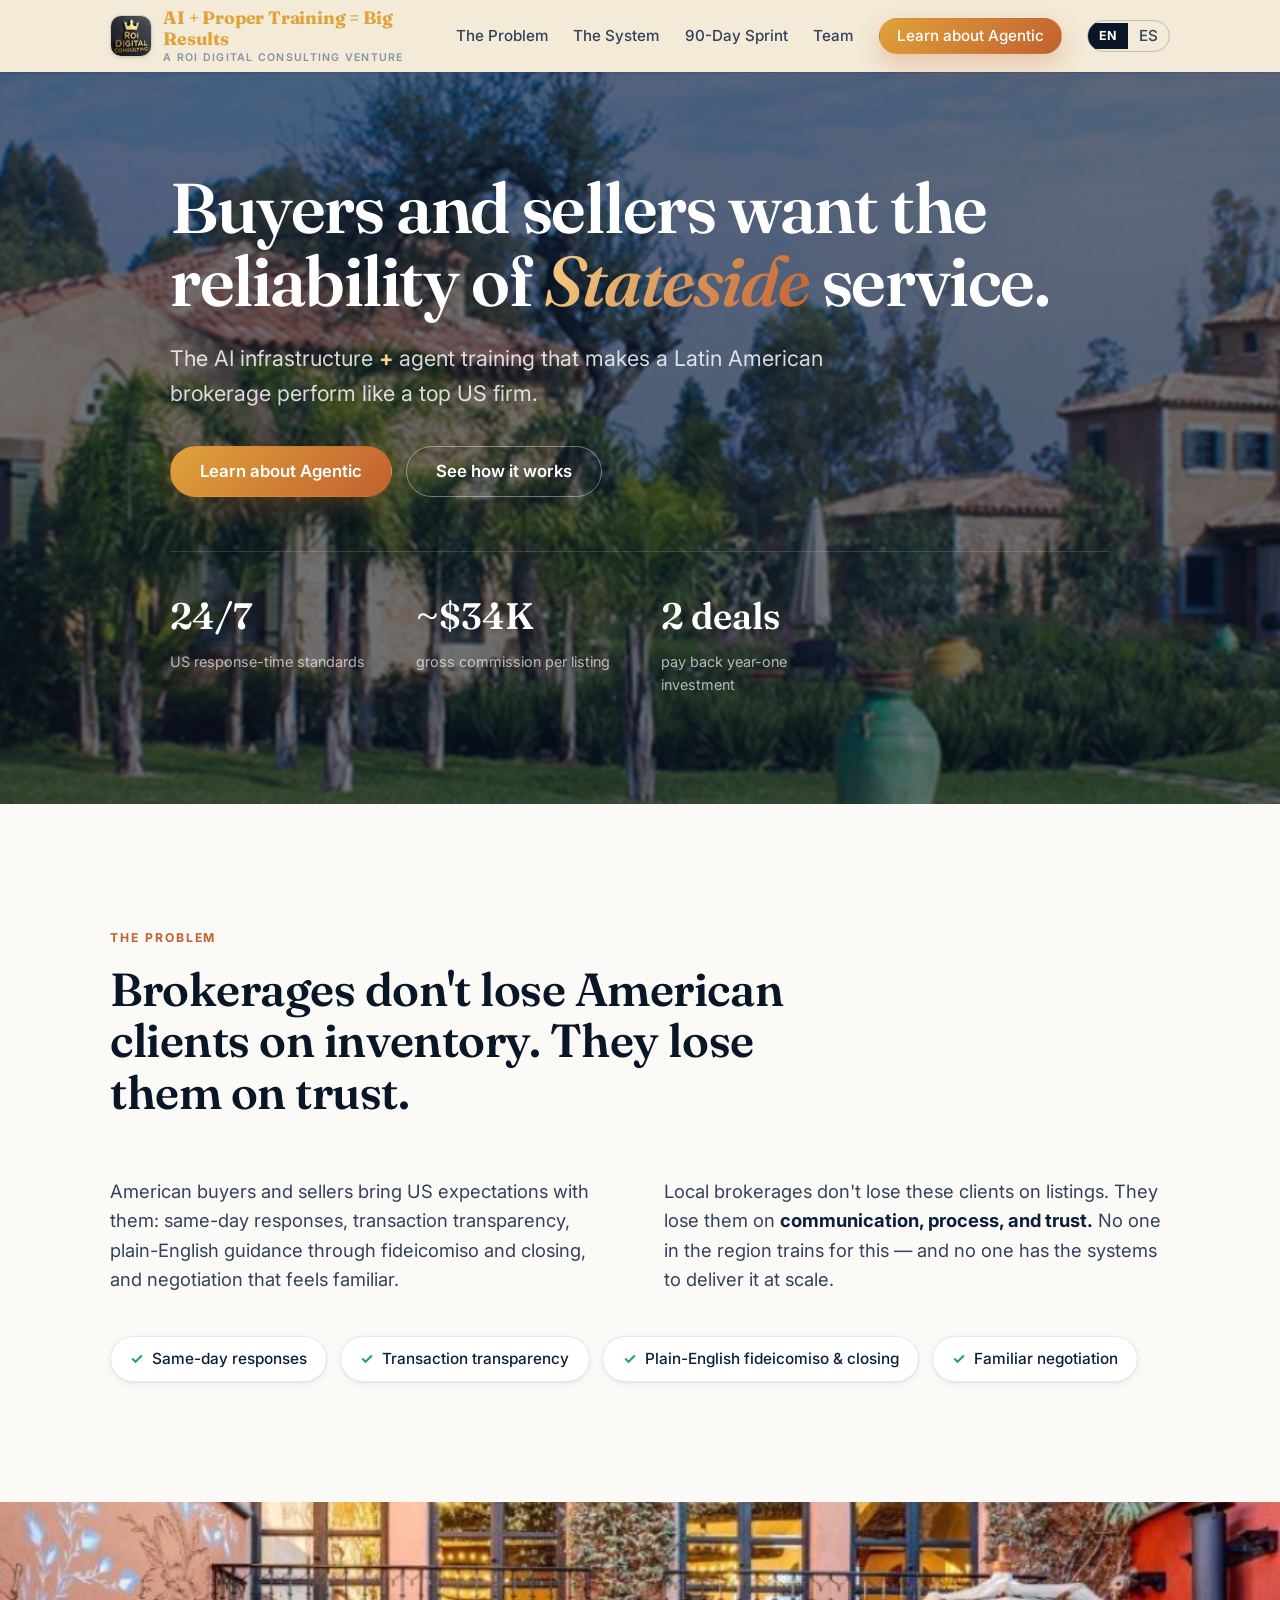
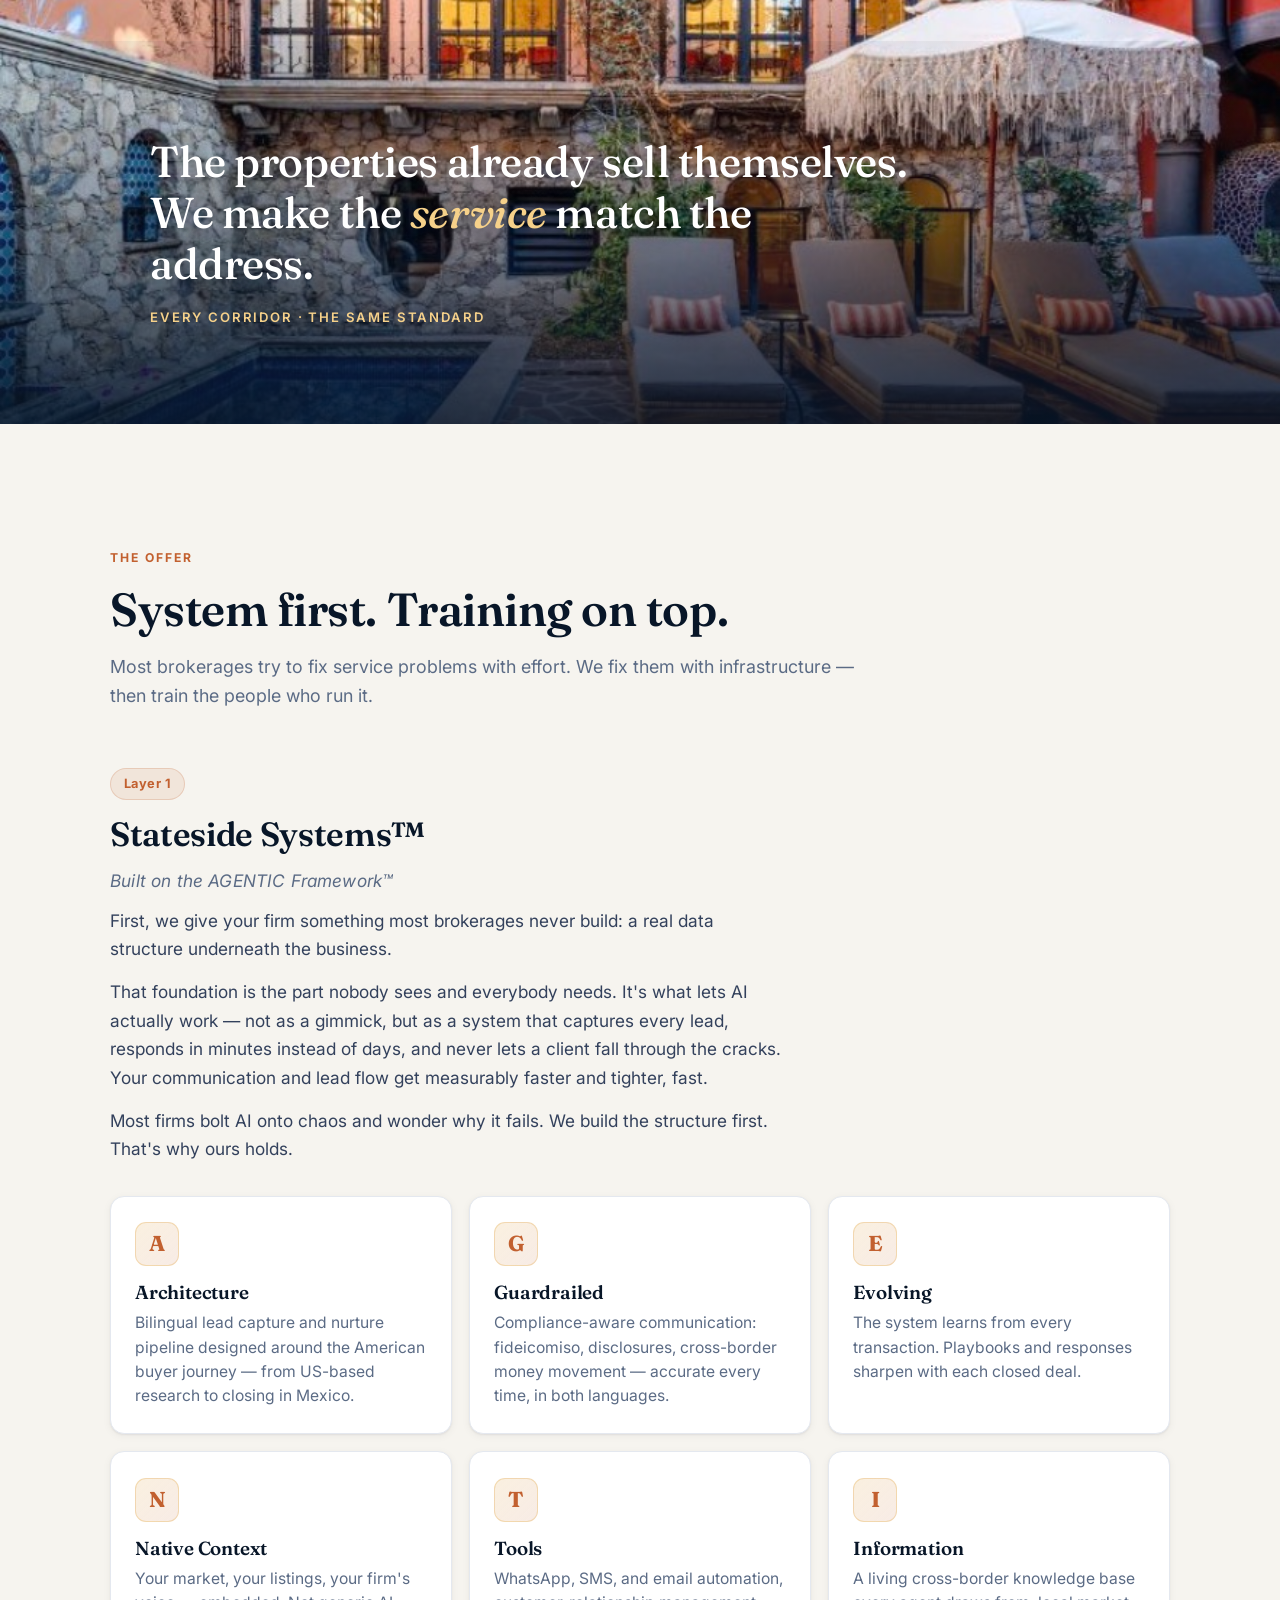
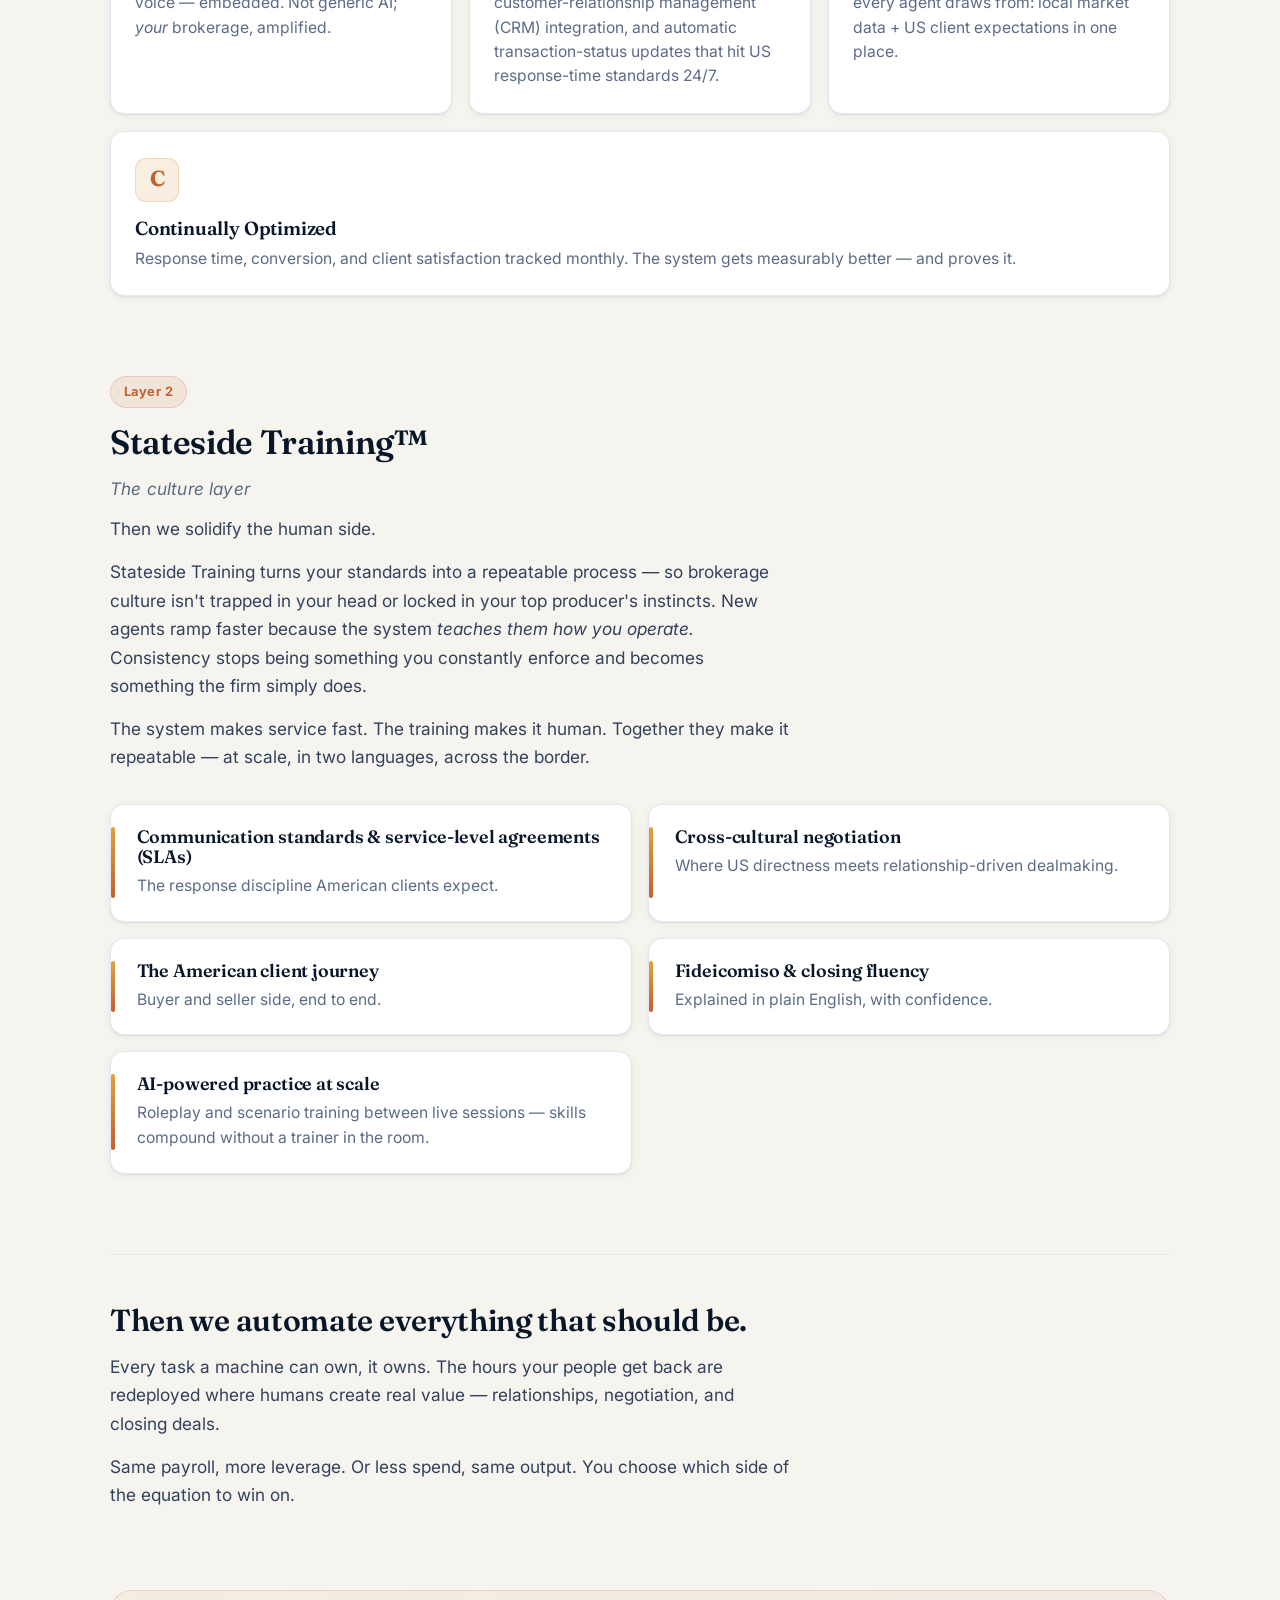
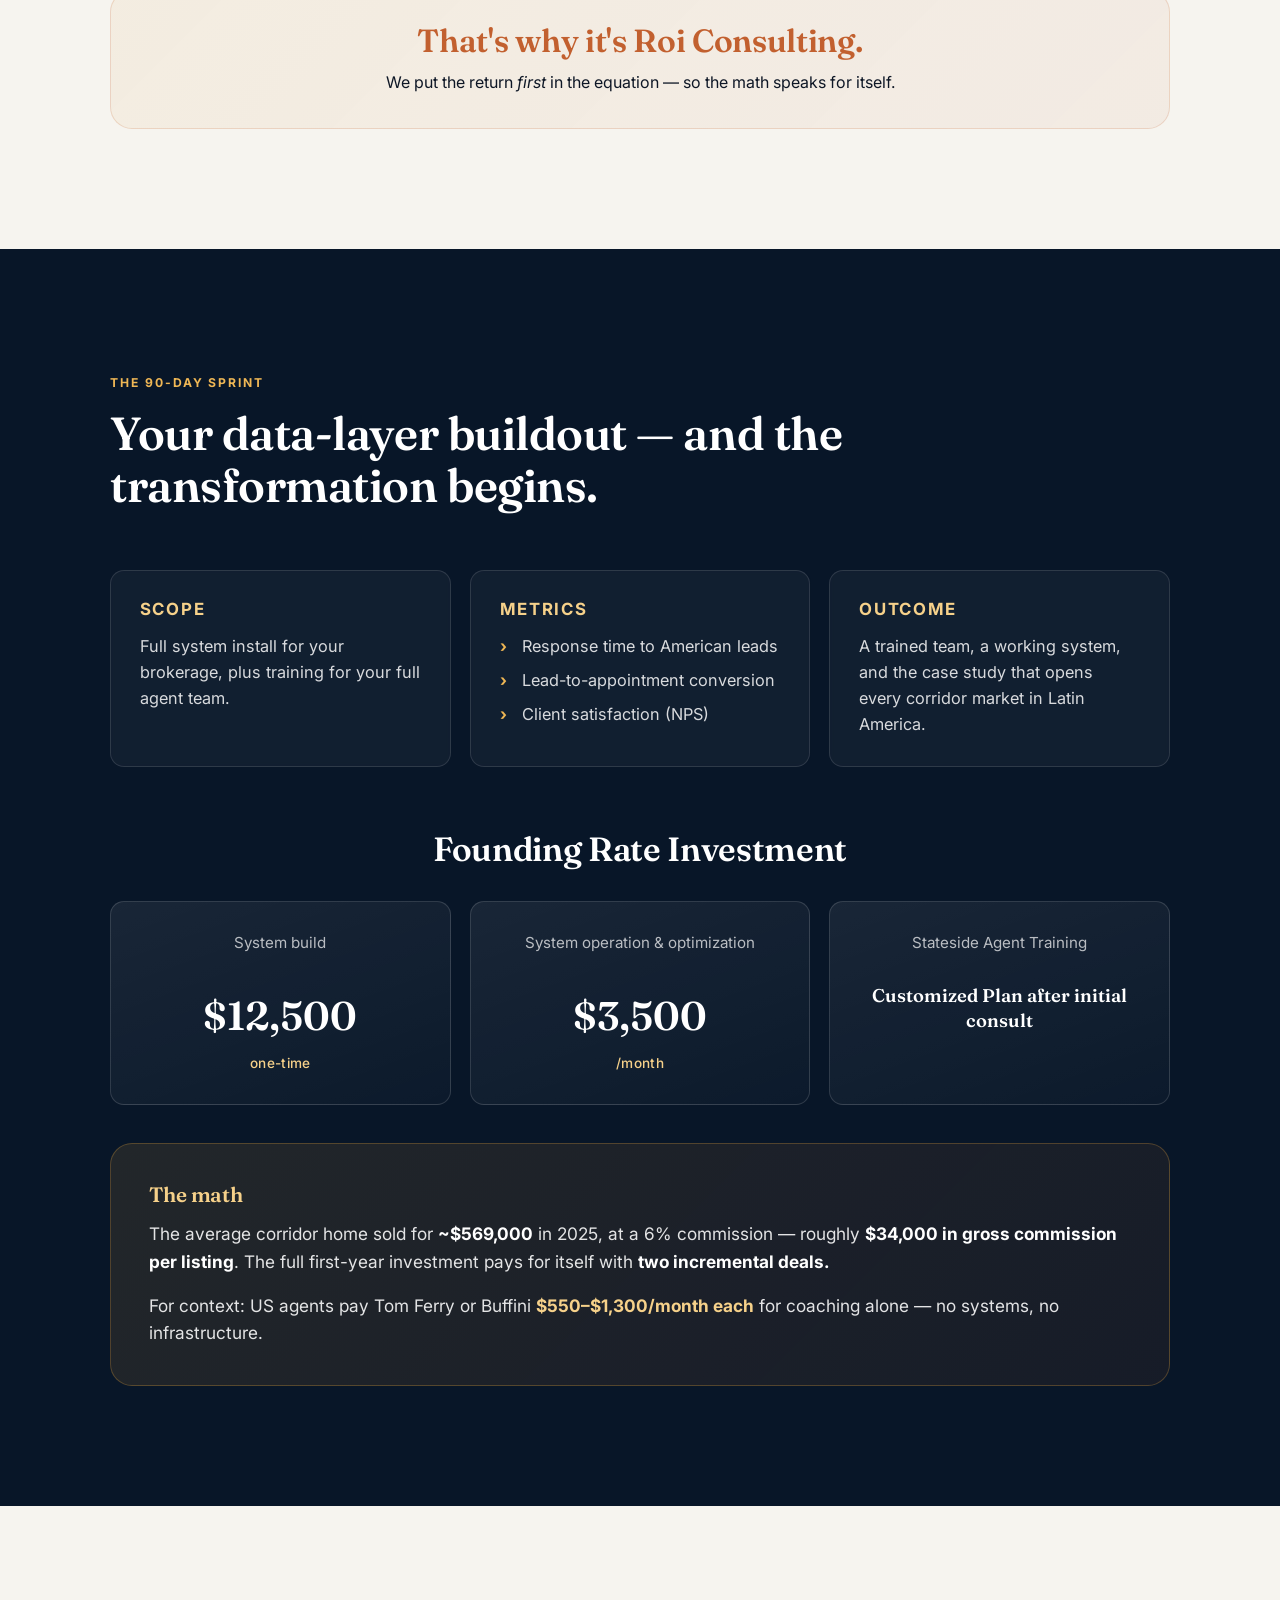
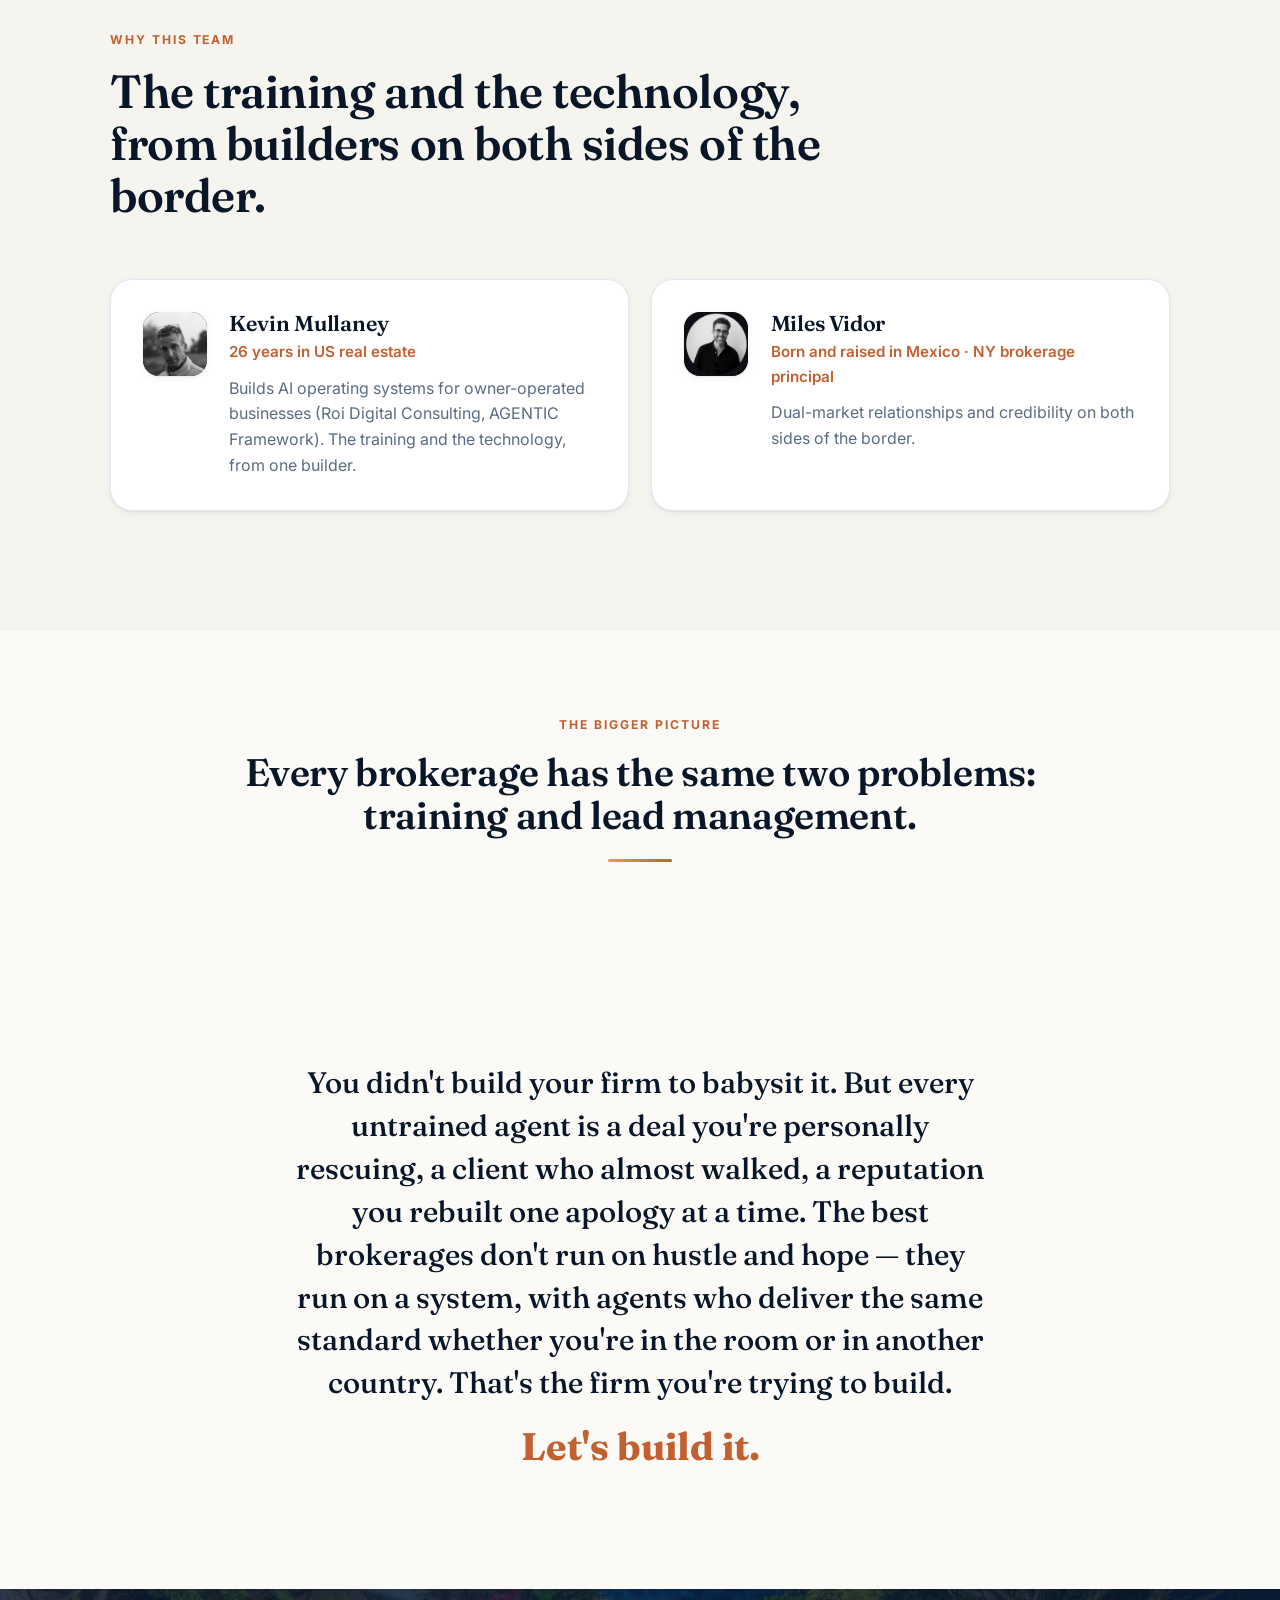
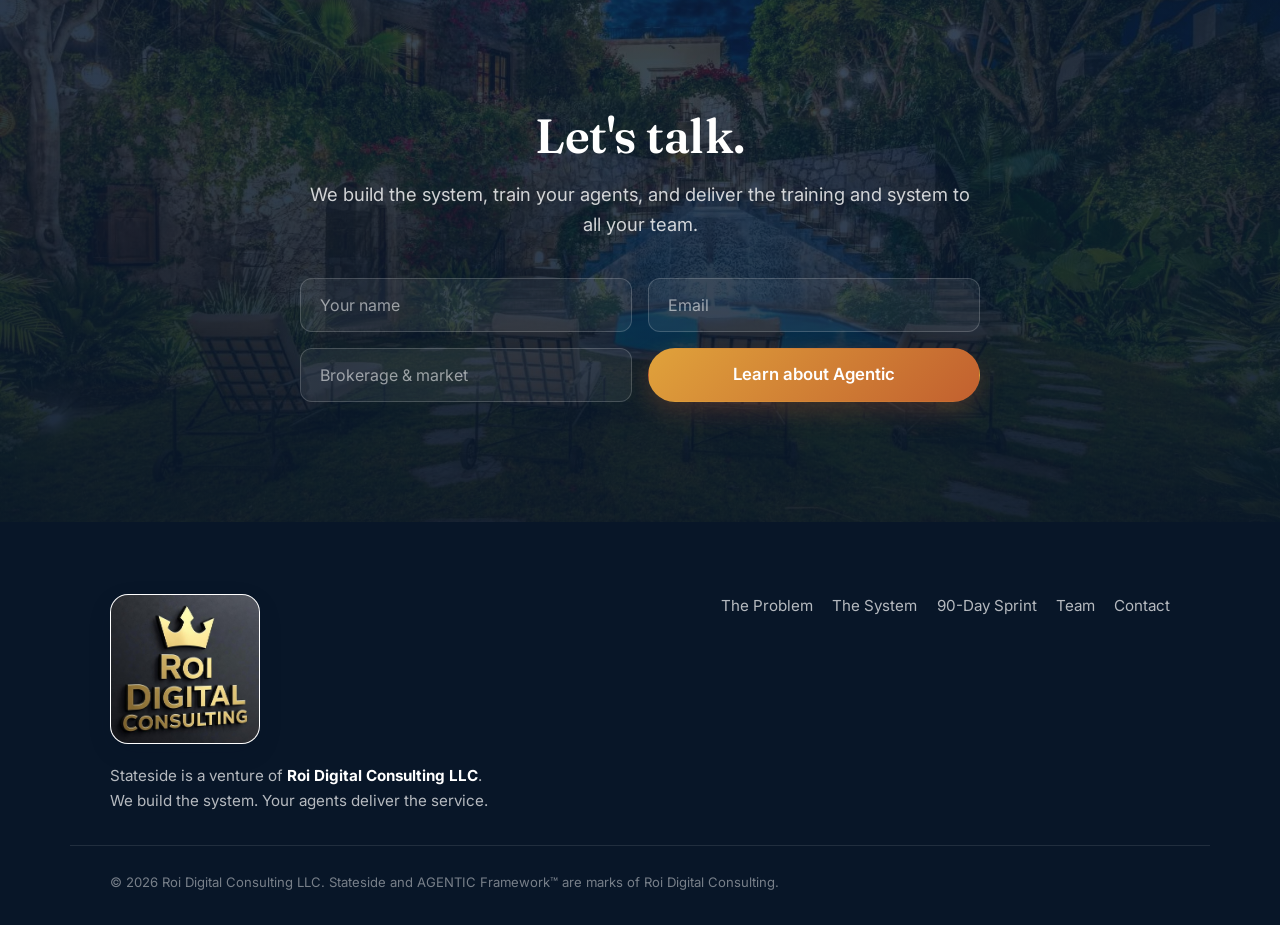
==== commit a4295799: "Remove the note line under 'Founding Rate Investment'" ====
--- a/index.html
+++ b/index.html
@@ -250,7 +250,6 @@
         <div class="pricing reveal">
           <div class="pricing-head">
             <h3>Founding Rate Investment</h3>
-            <p class="pricing-note">Founding rate — in exchange for case study &amp; referral rights.</p>
           </div>
           <div class="pricing-cards">
             <div class="price-card">
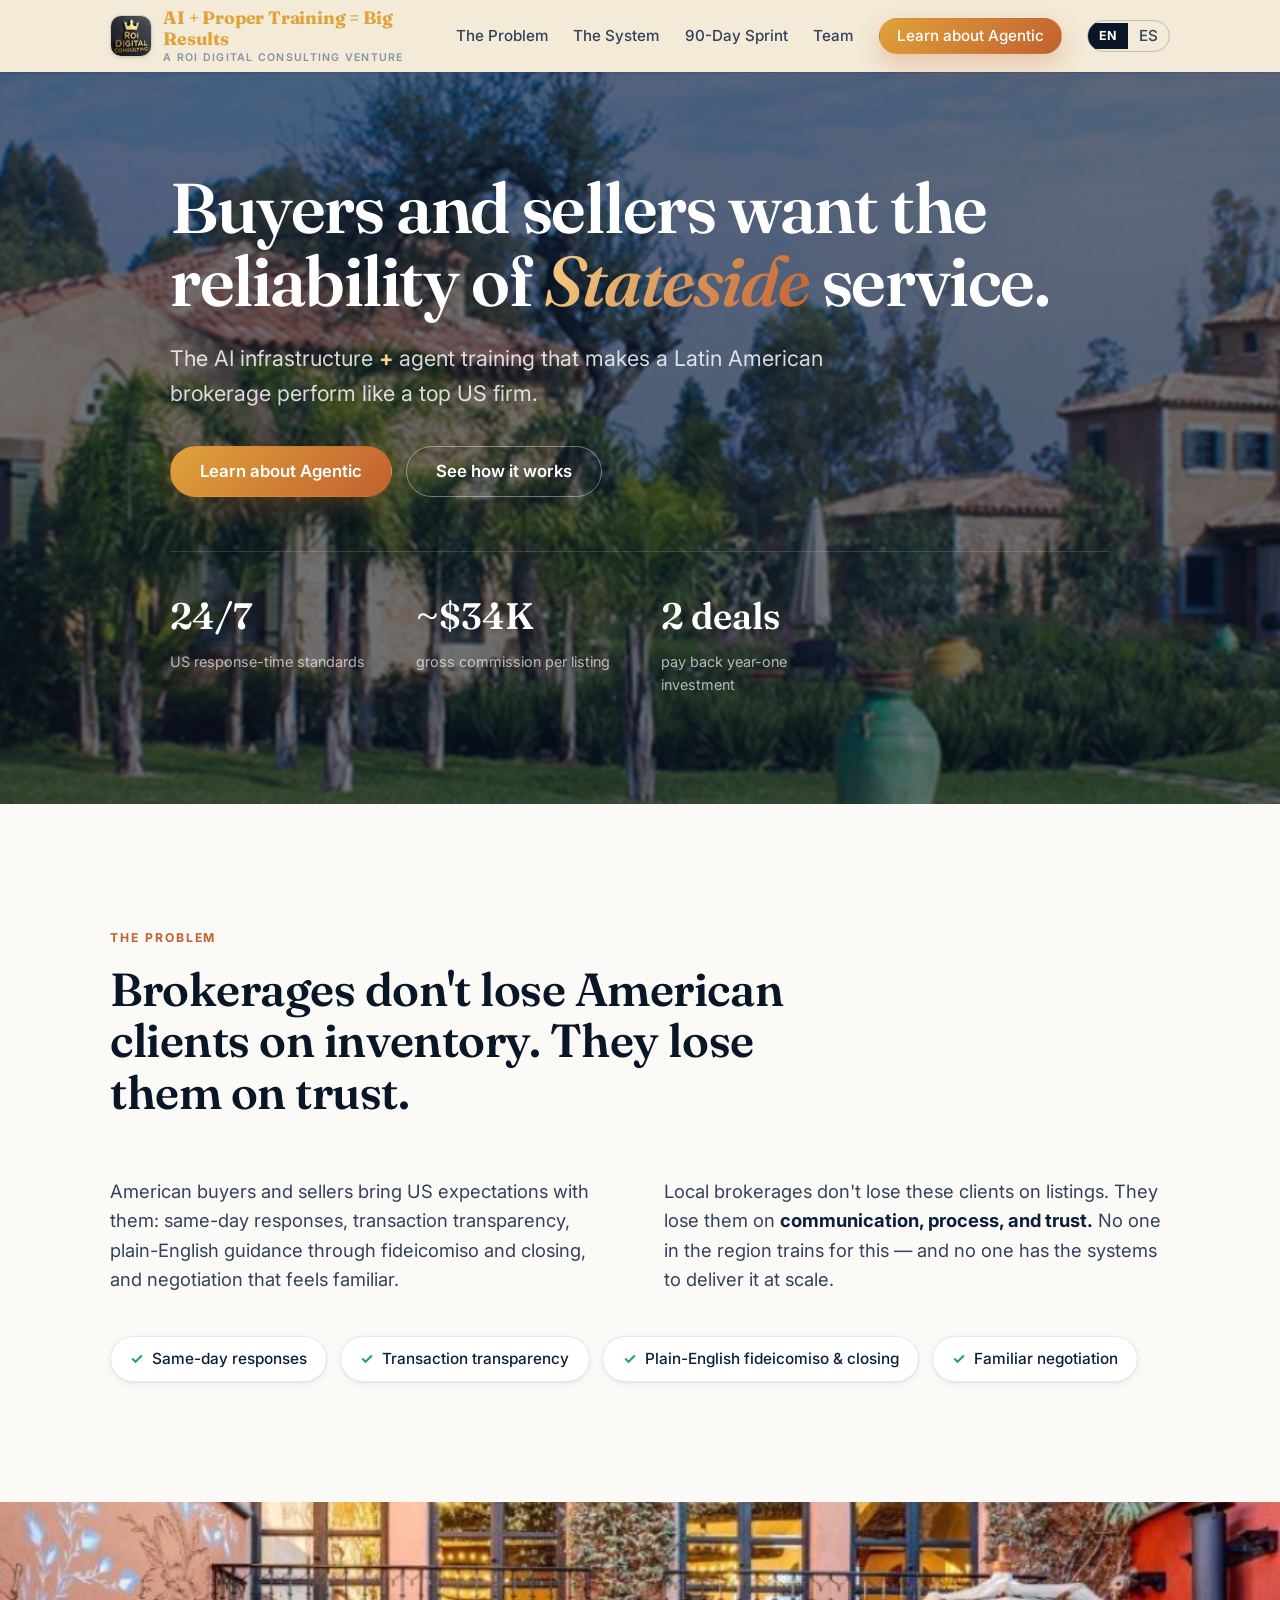
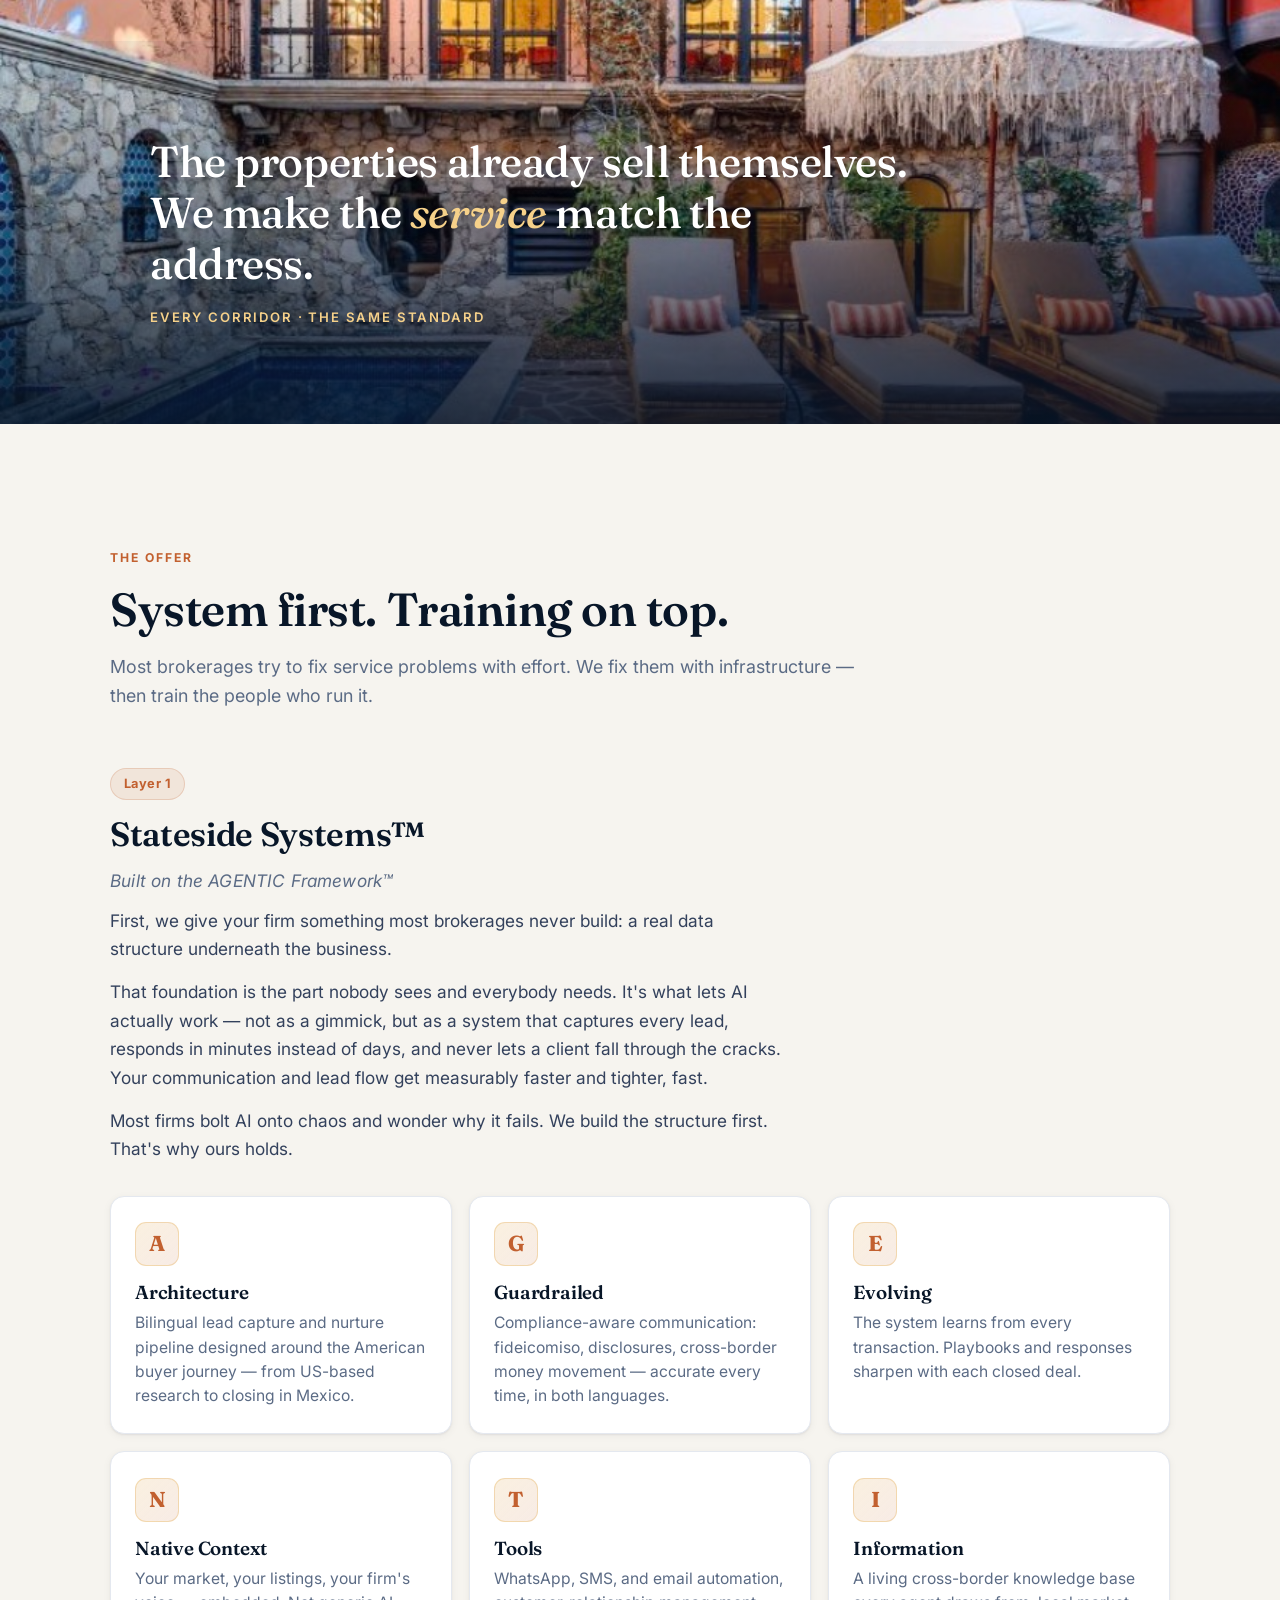
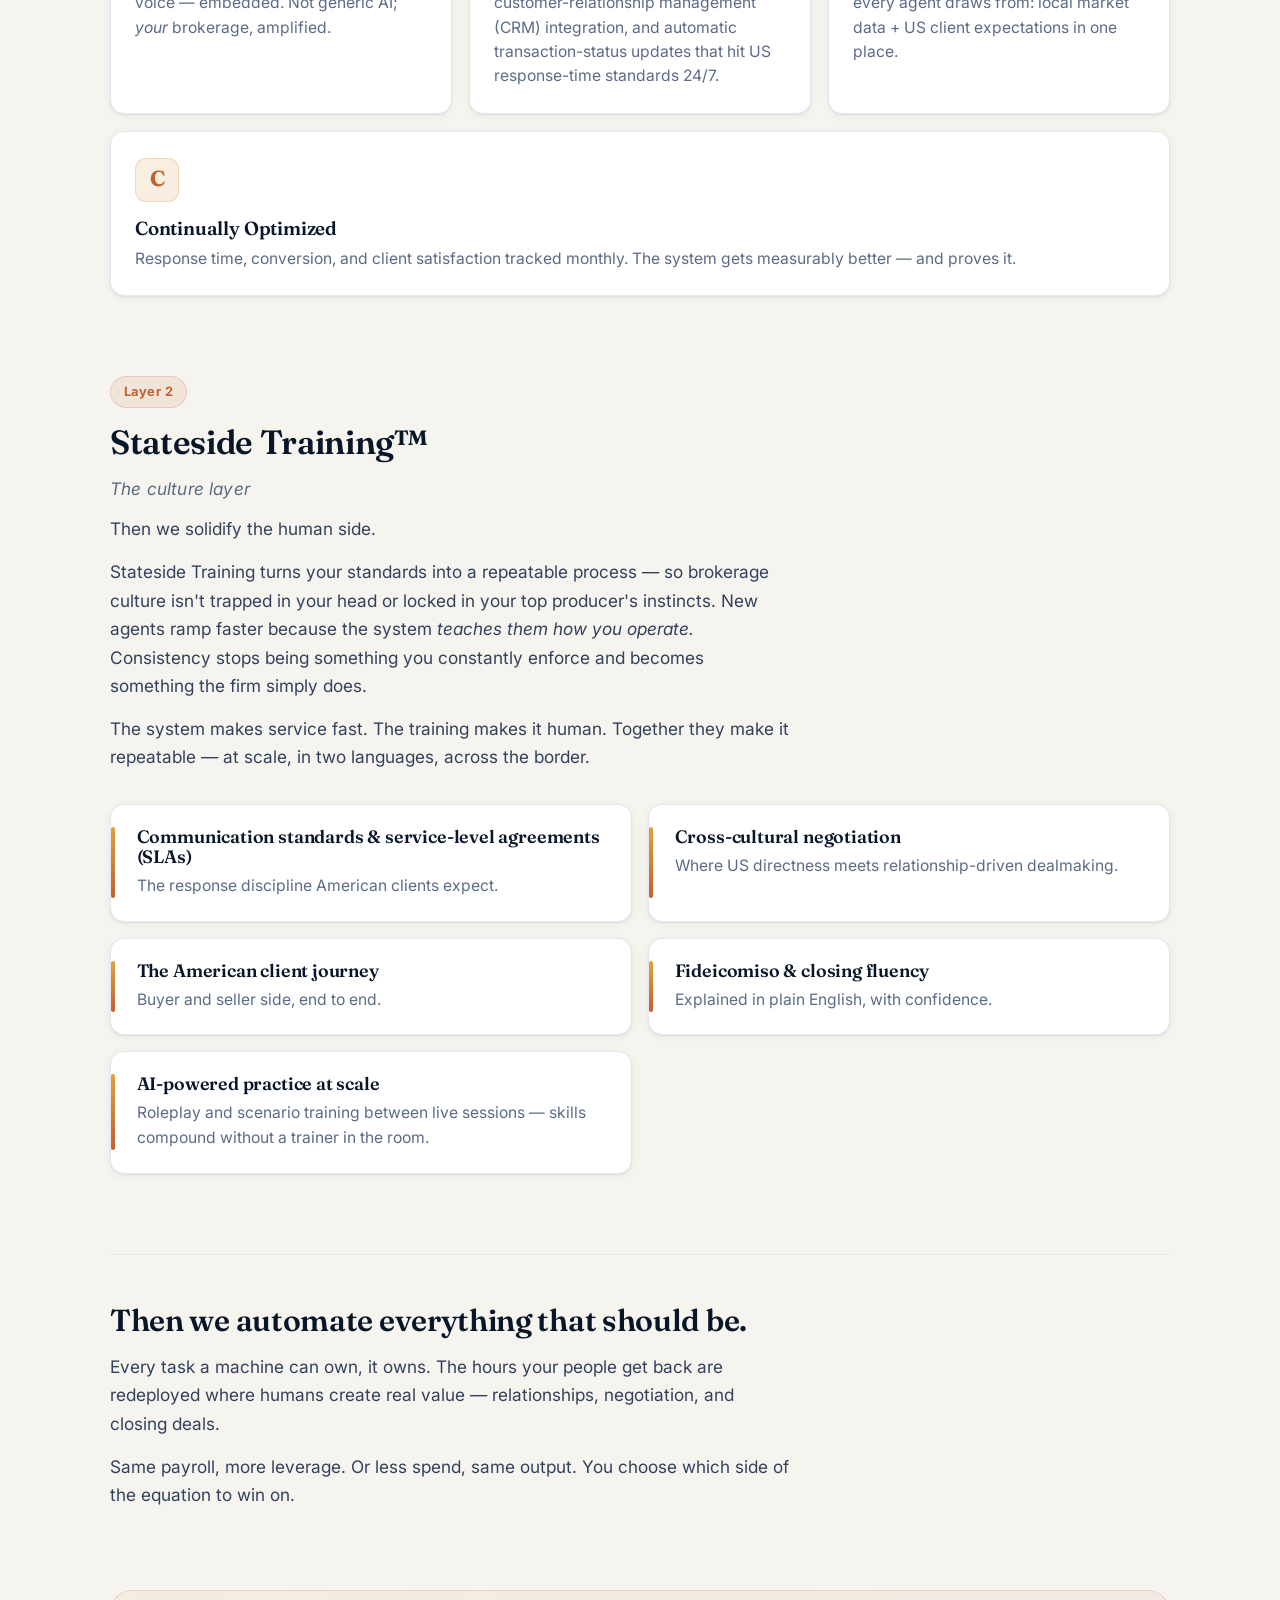
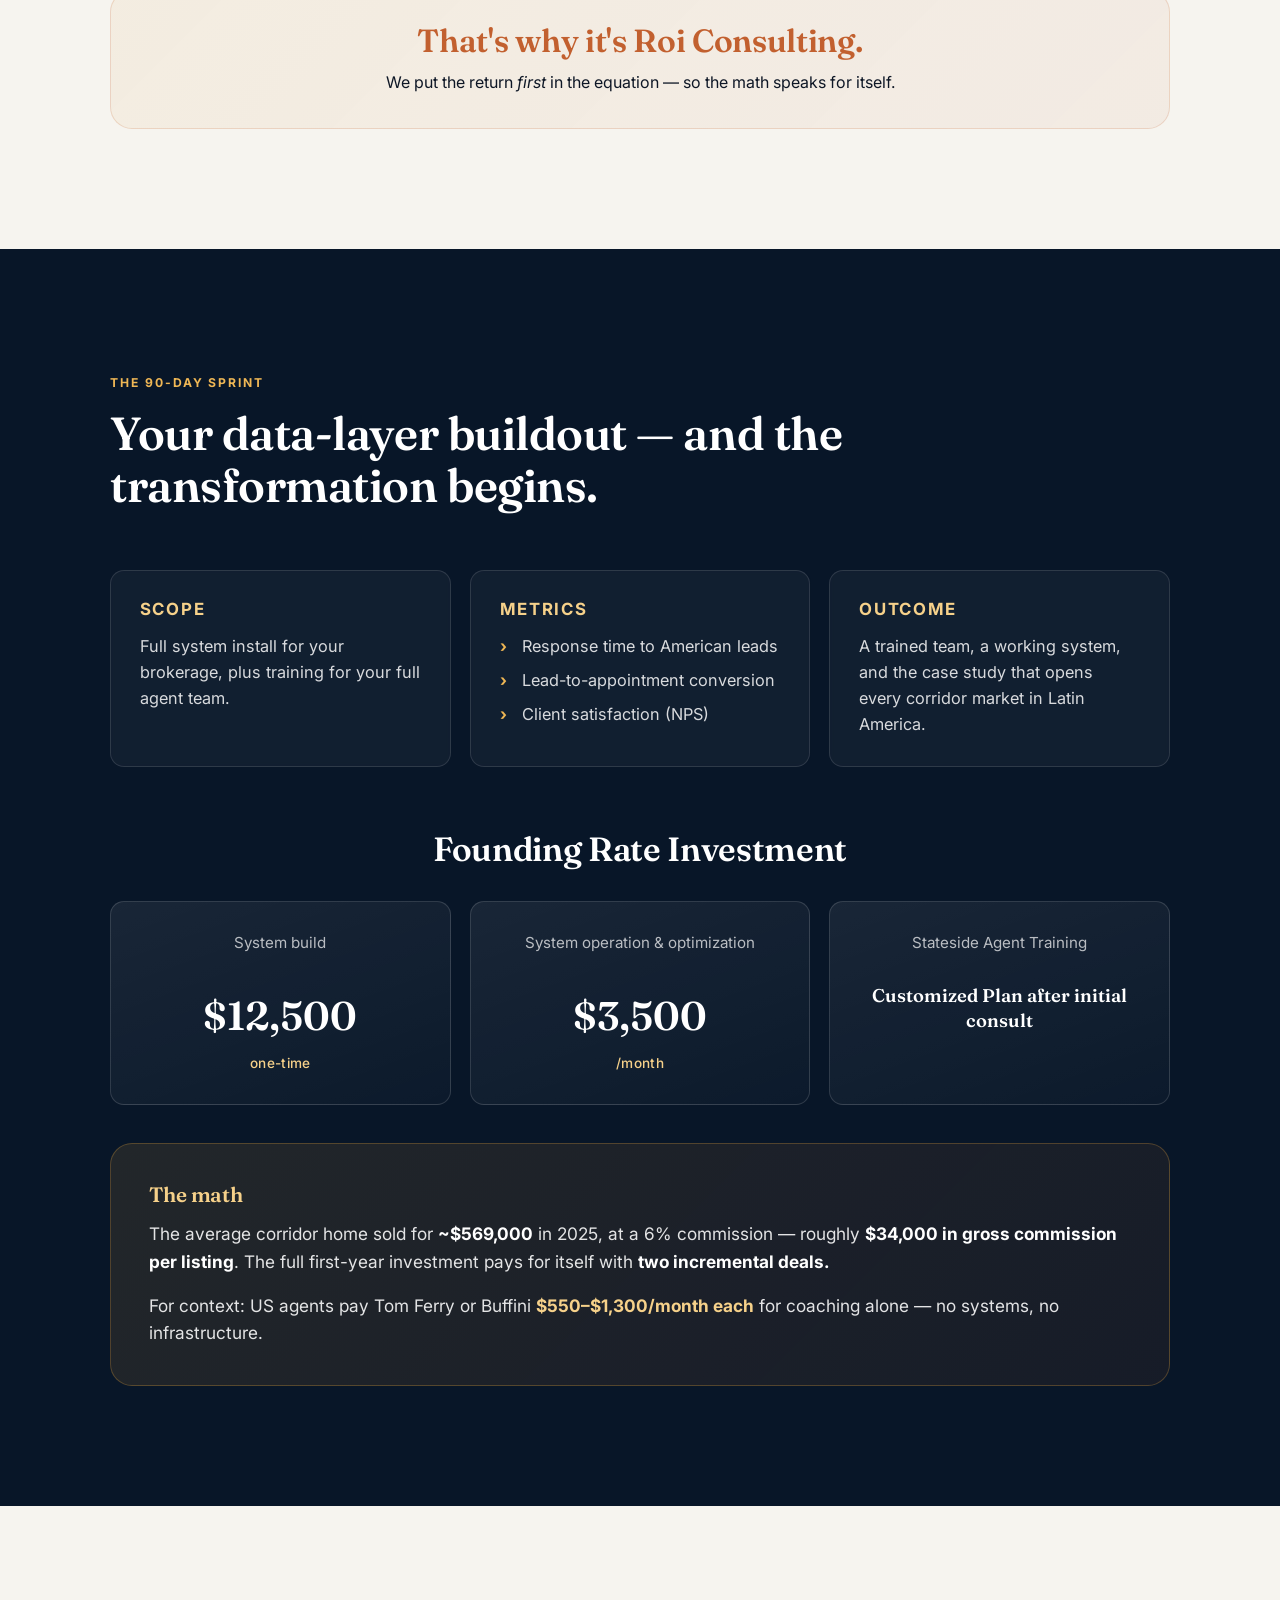
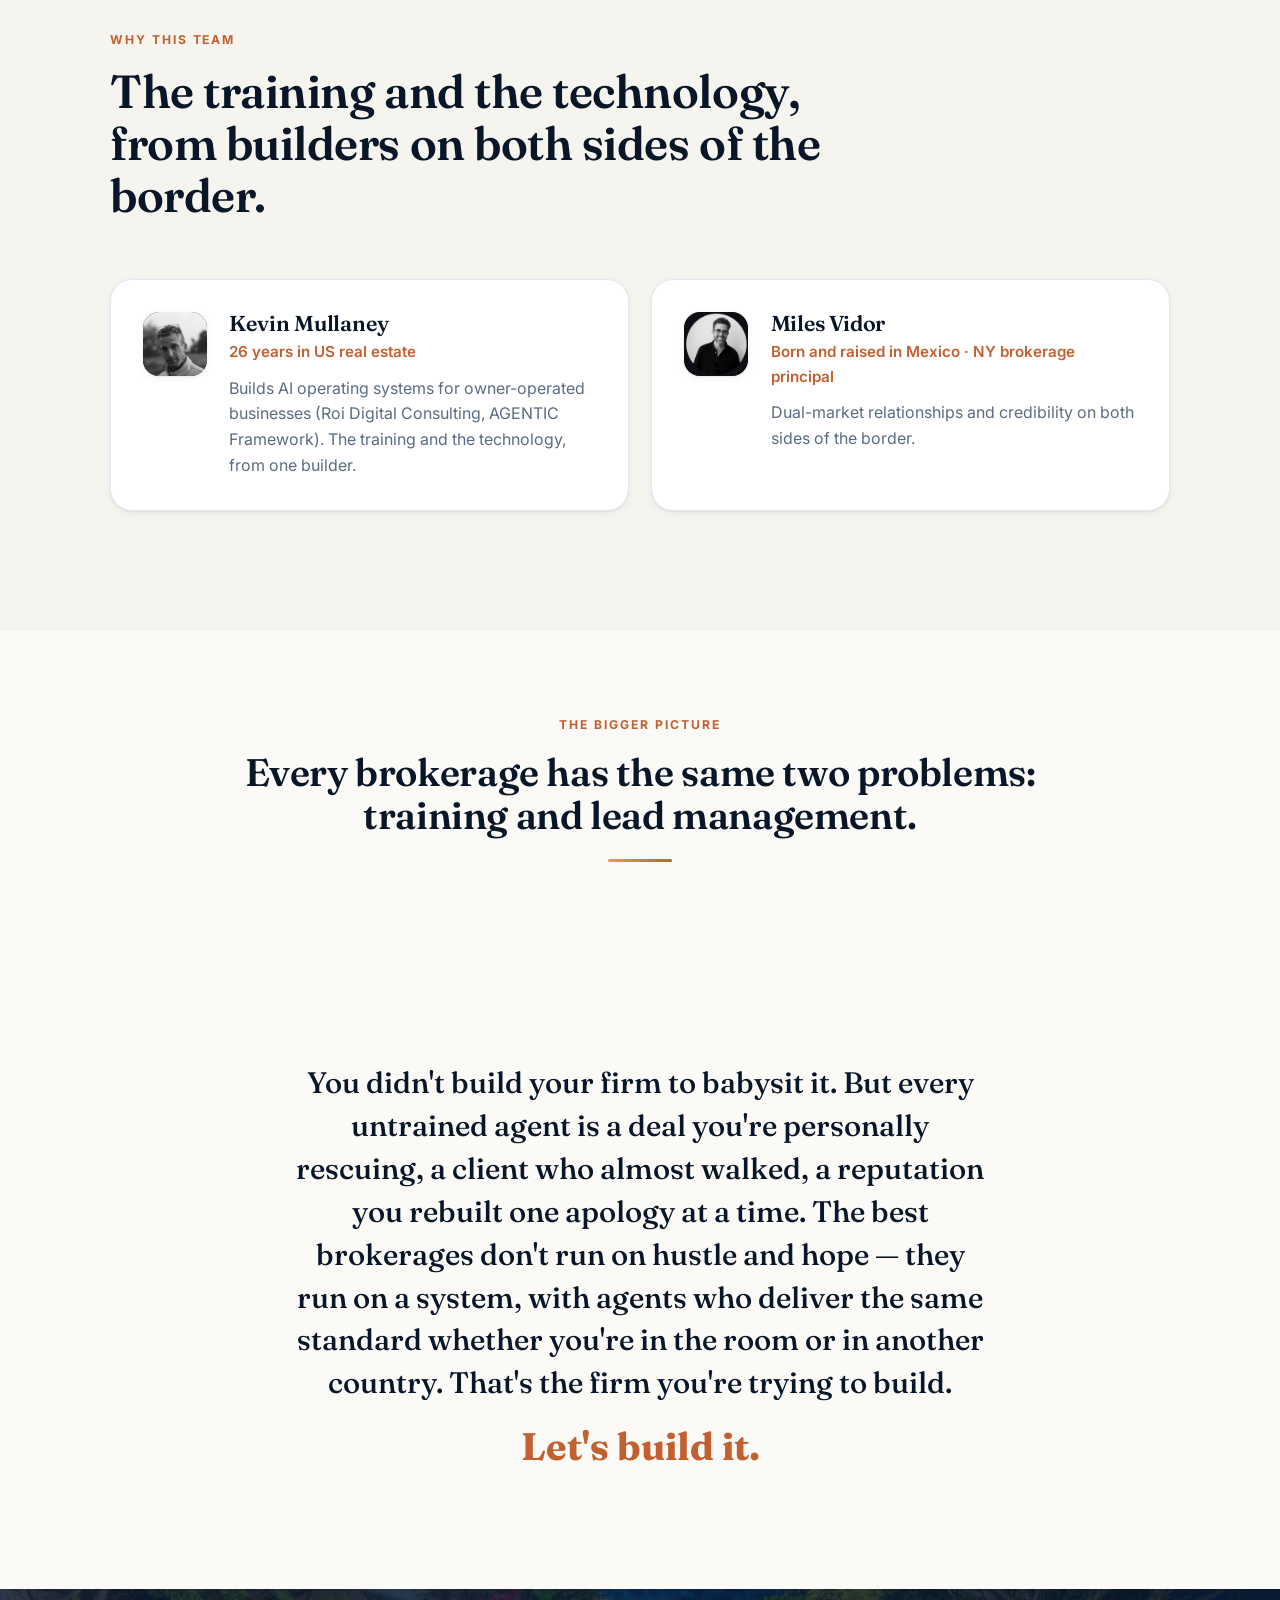
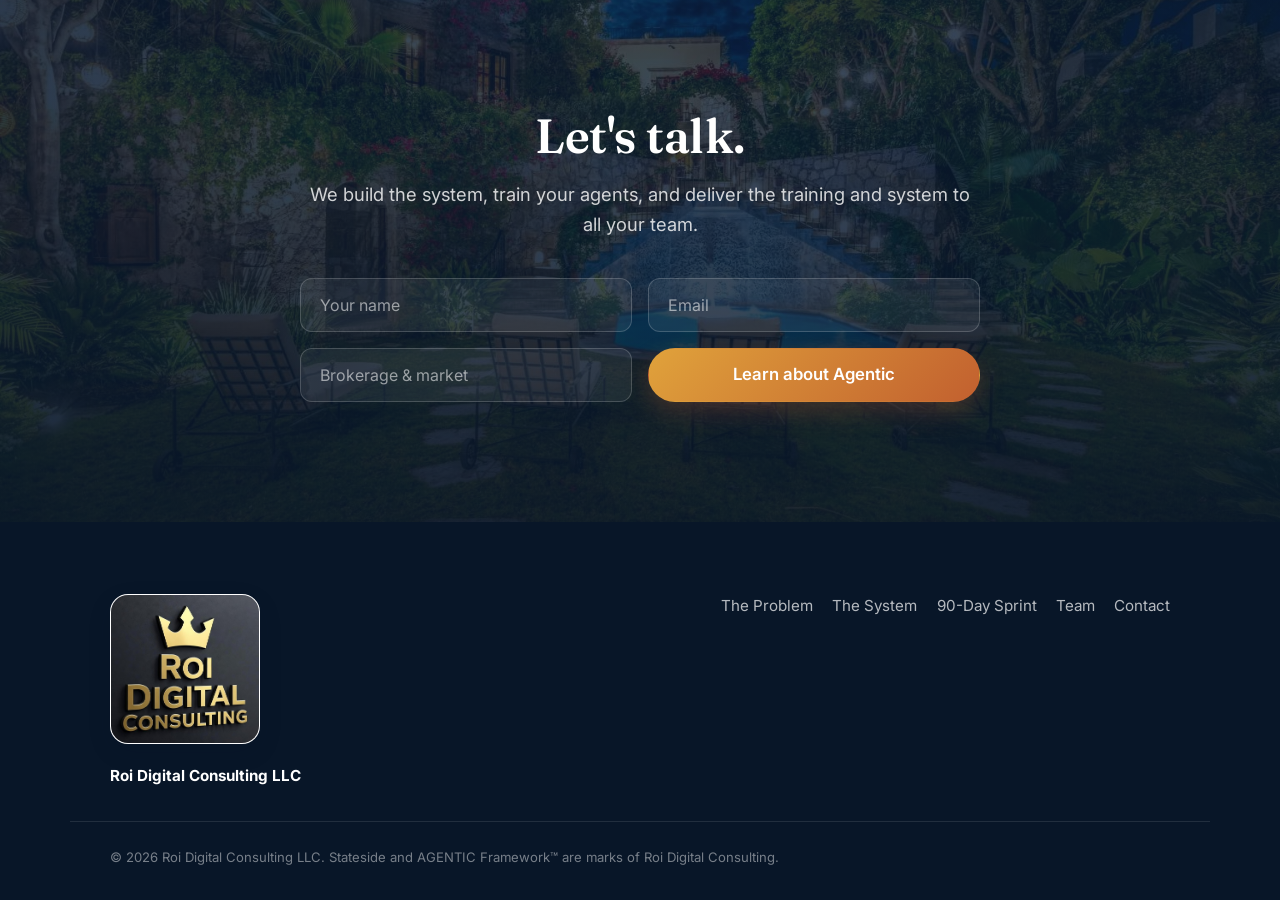
==== commit 4045aeb5: "Footer: show only 'Roi Digital Consulting LLC' under the logo (remove 'Stateside is a venture…')" ====
--- a/index.html
+++ b/index.html
@@ -358,7 +358,7 @@
         <span class="roi-logo">
           <img src="images/roi-logo.jpeg" alt="Roi Digital Consulting LLC" width="690" height="692" loading="lazy" />
         </span>
-        <p>Stateside is a venture of <strong>Roi Digital Consulting LLC</strong>.<br />We build the system. Your agents deliver the service.</p>
+        <p><strong>Roi Digital Consulting LLC</strong></p>
       </div>
       <nav class="footer-nav" aria-label="Footer">
         <a href="#problem">The Problem</a>
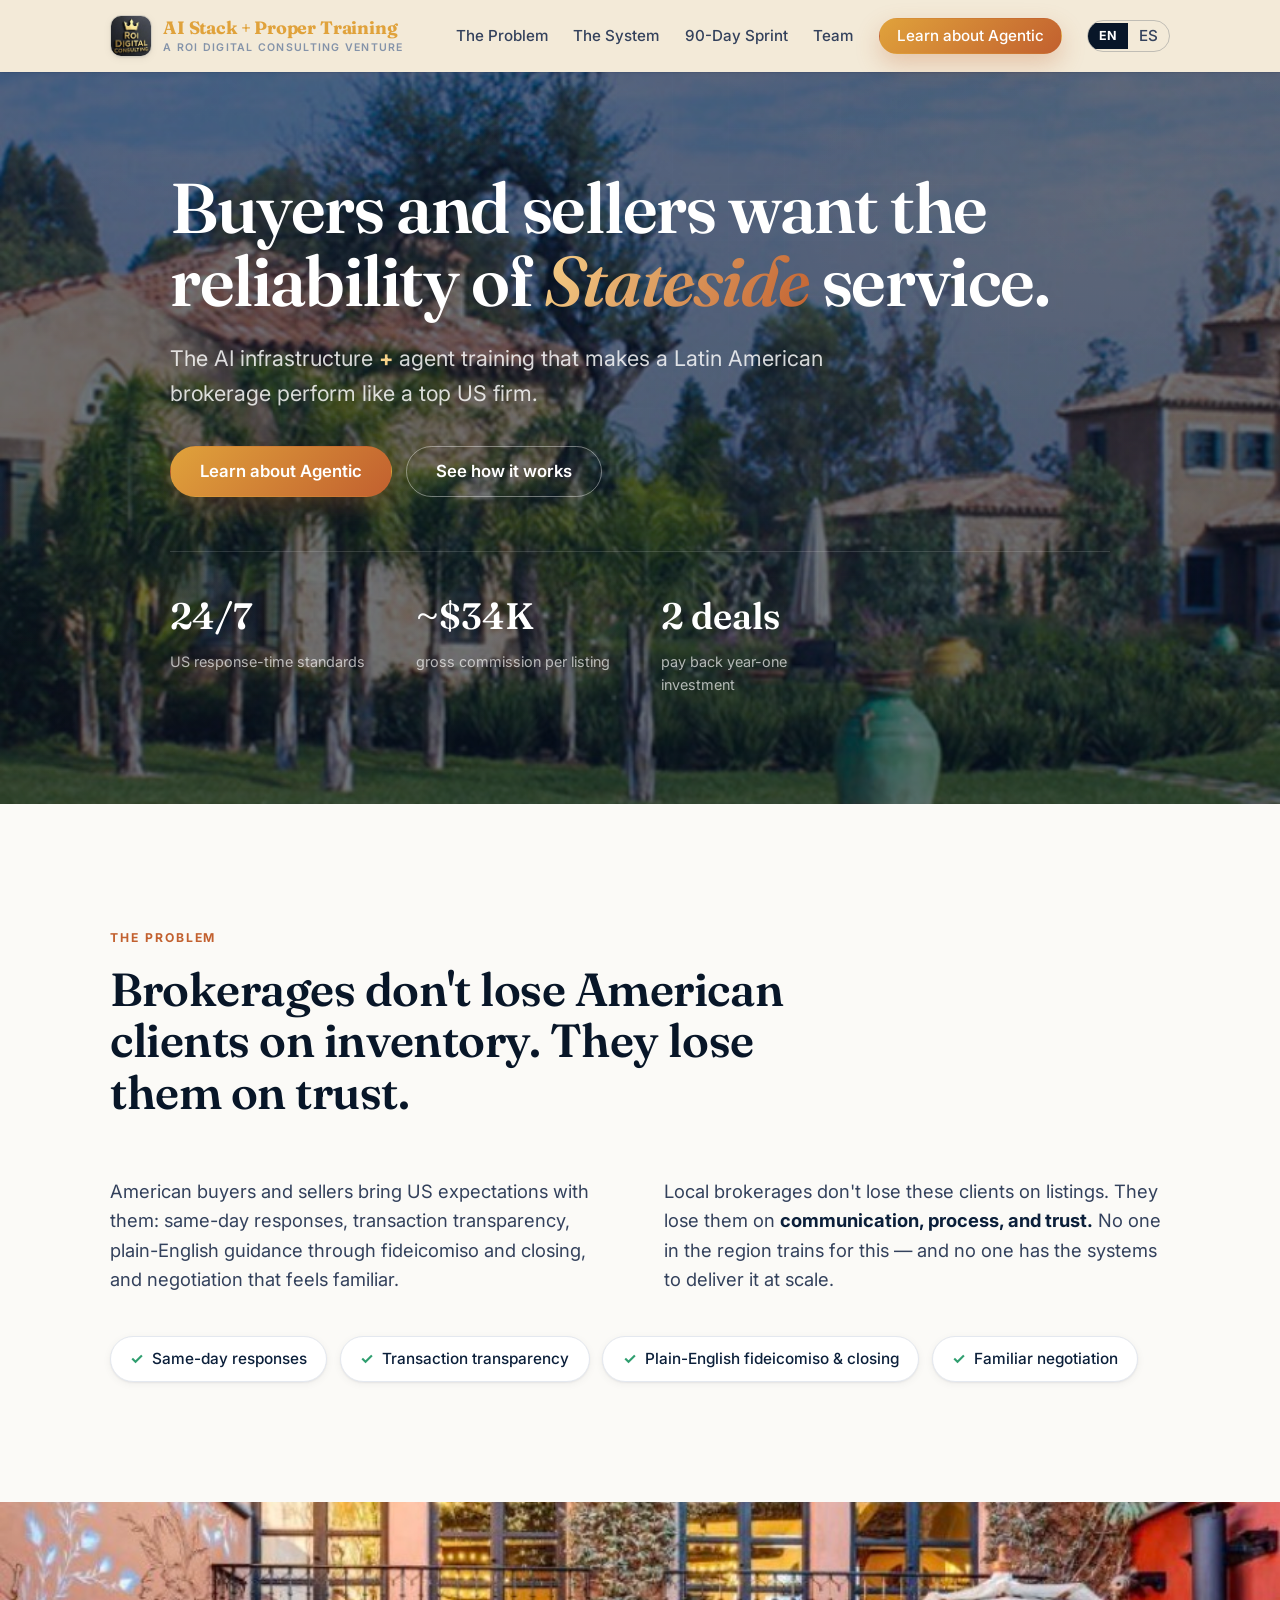
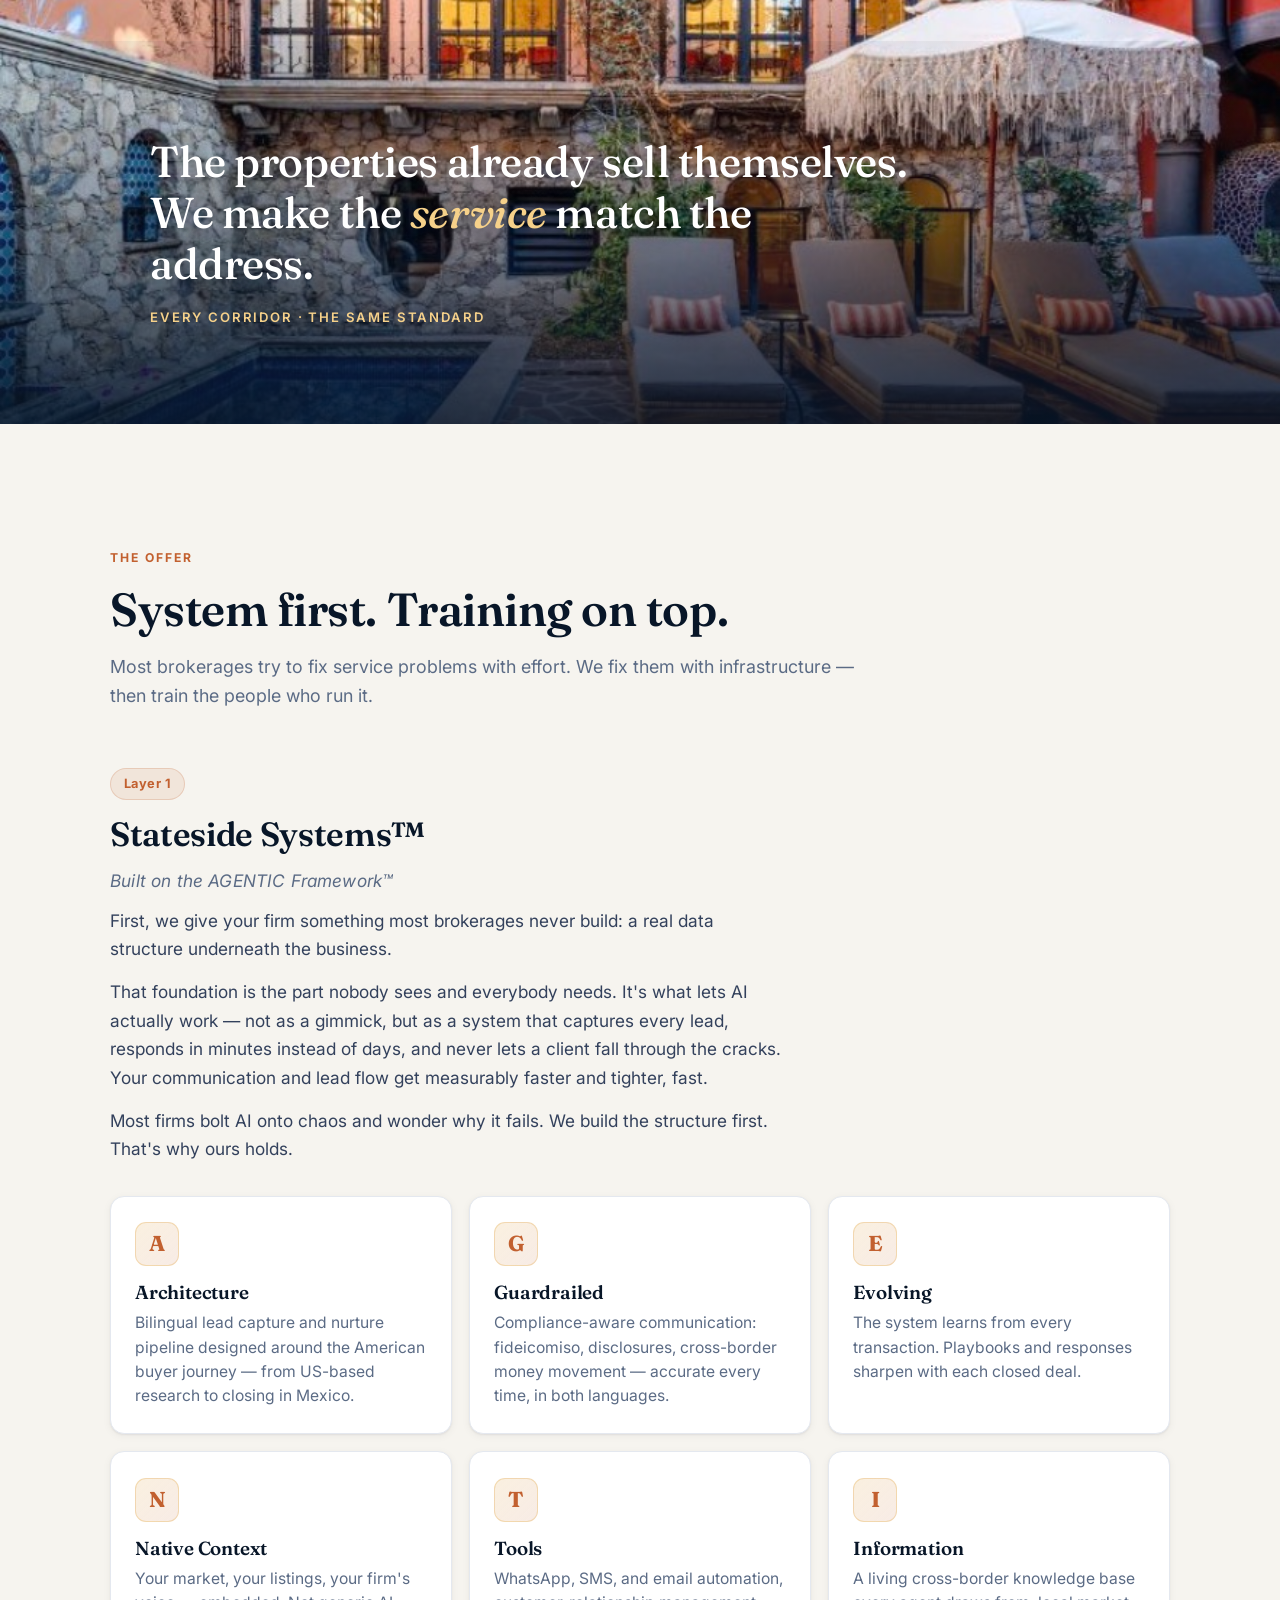
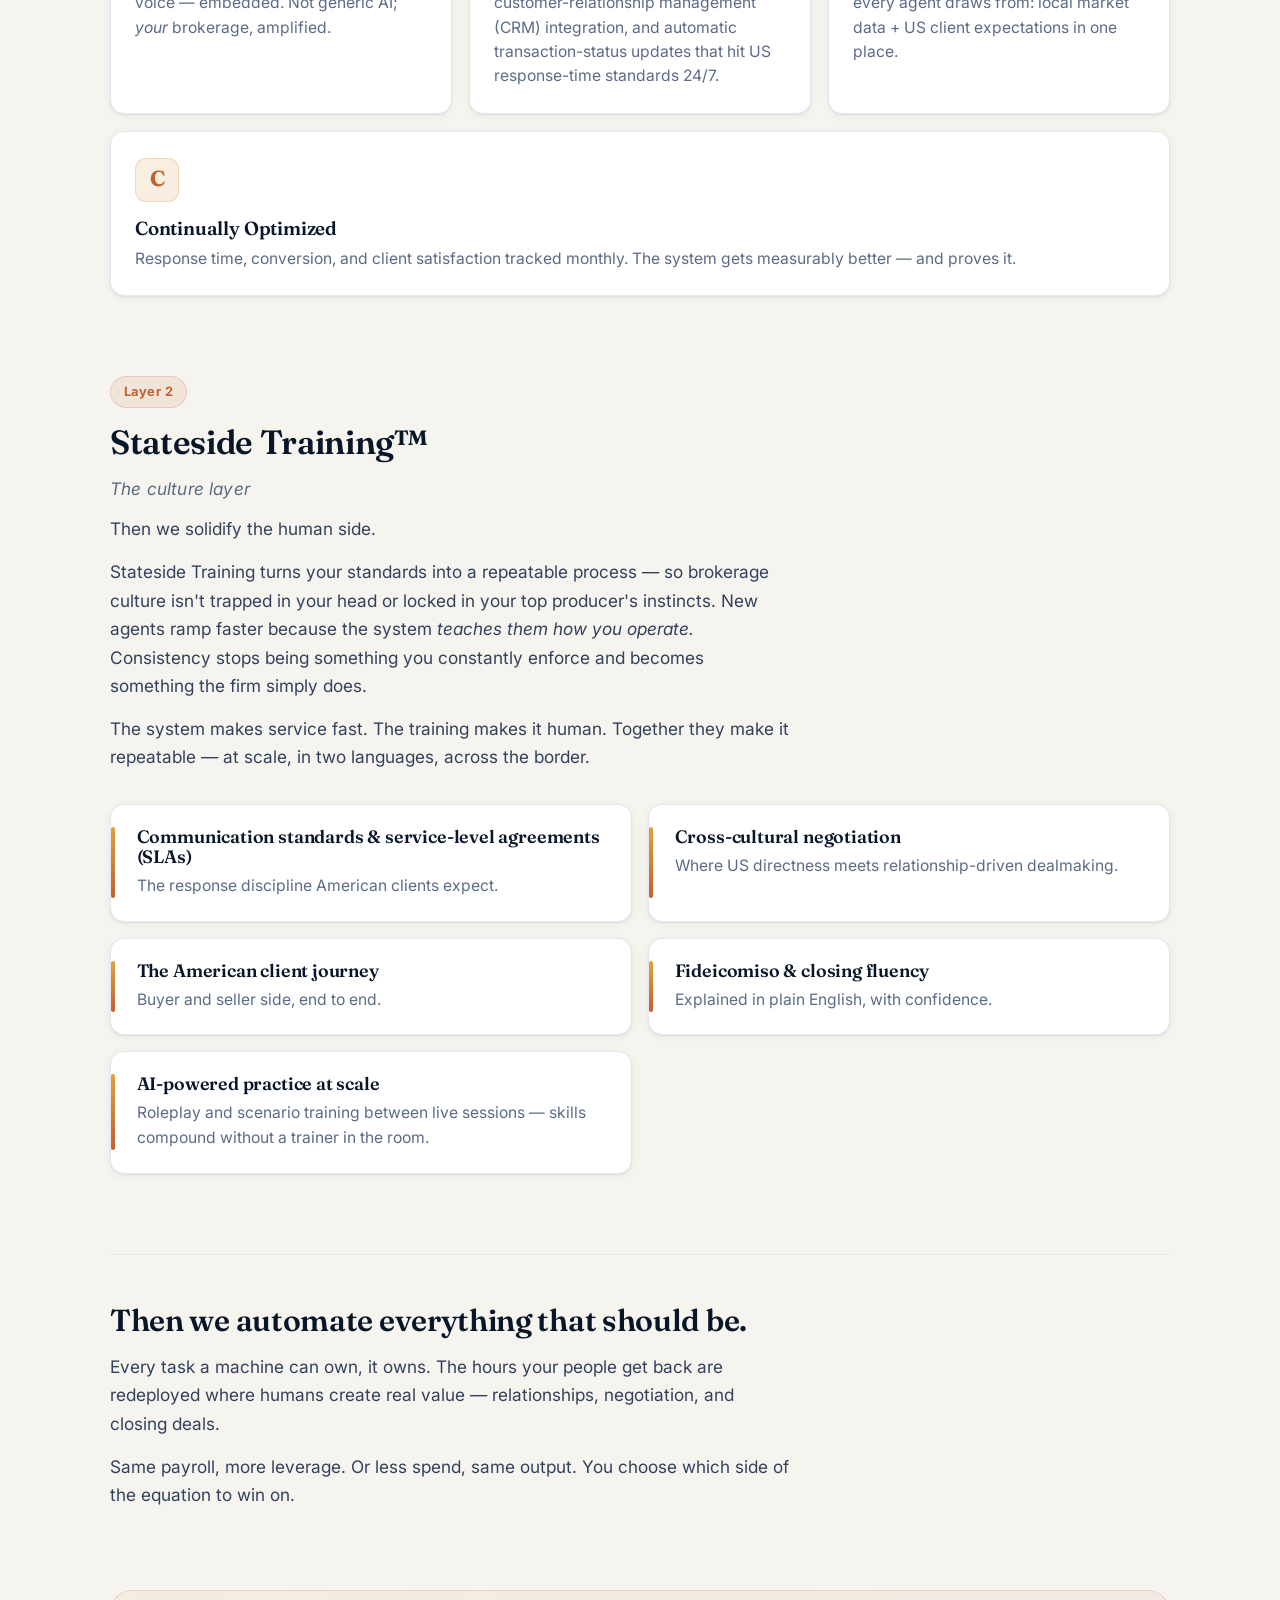
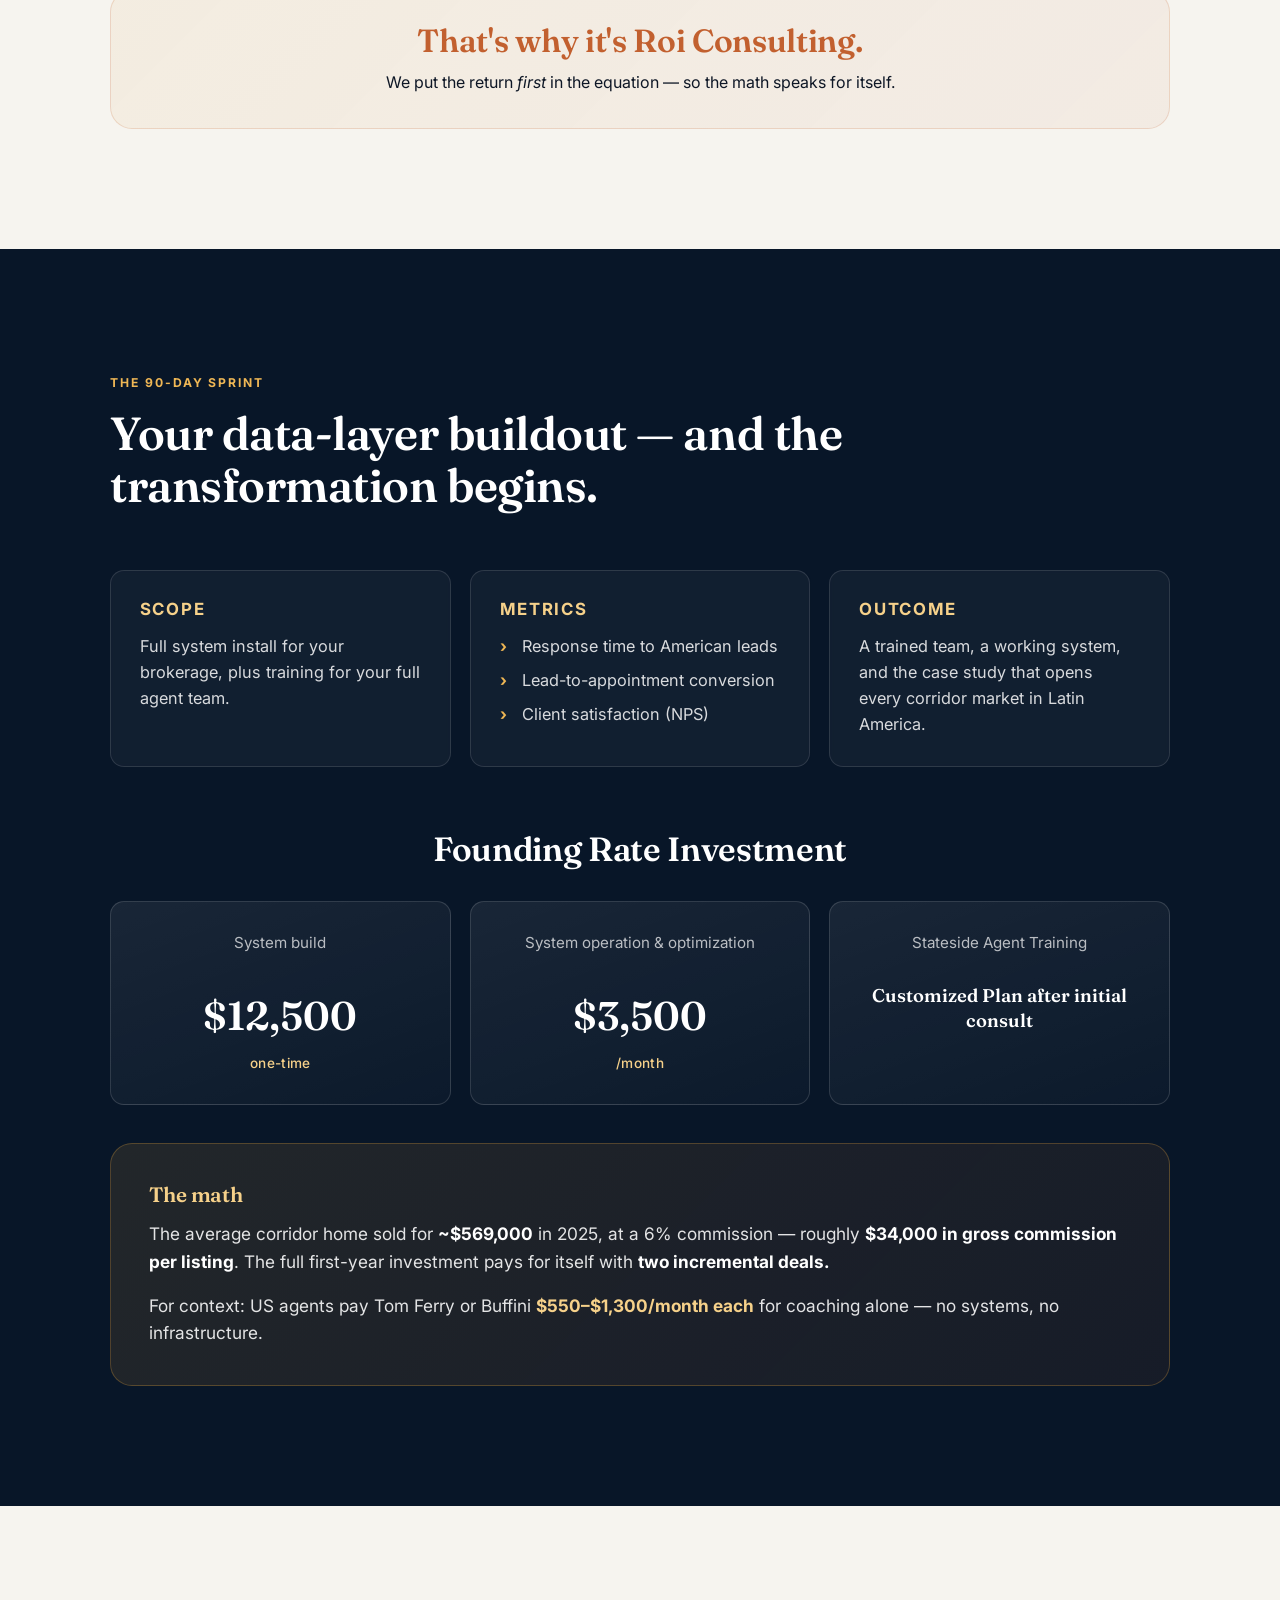
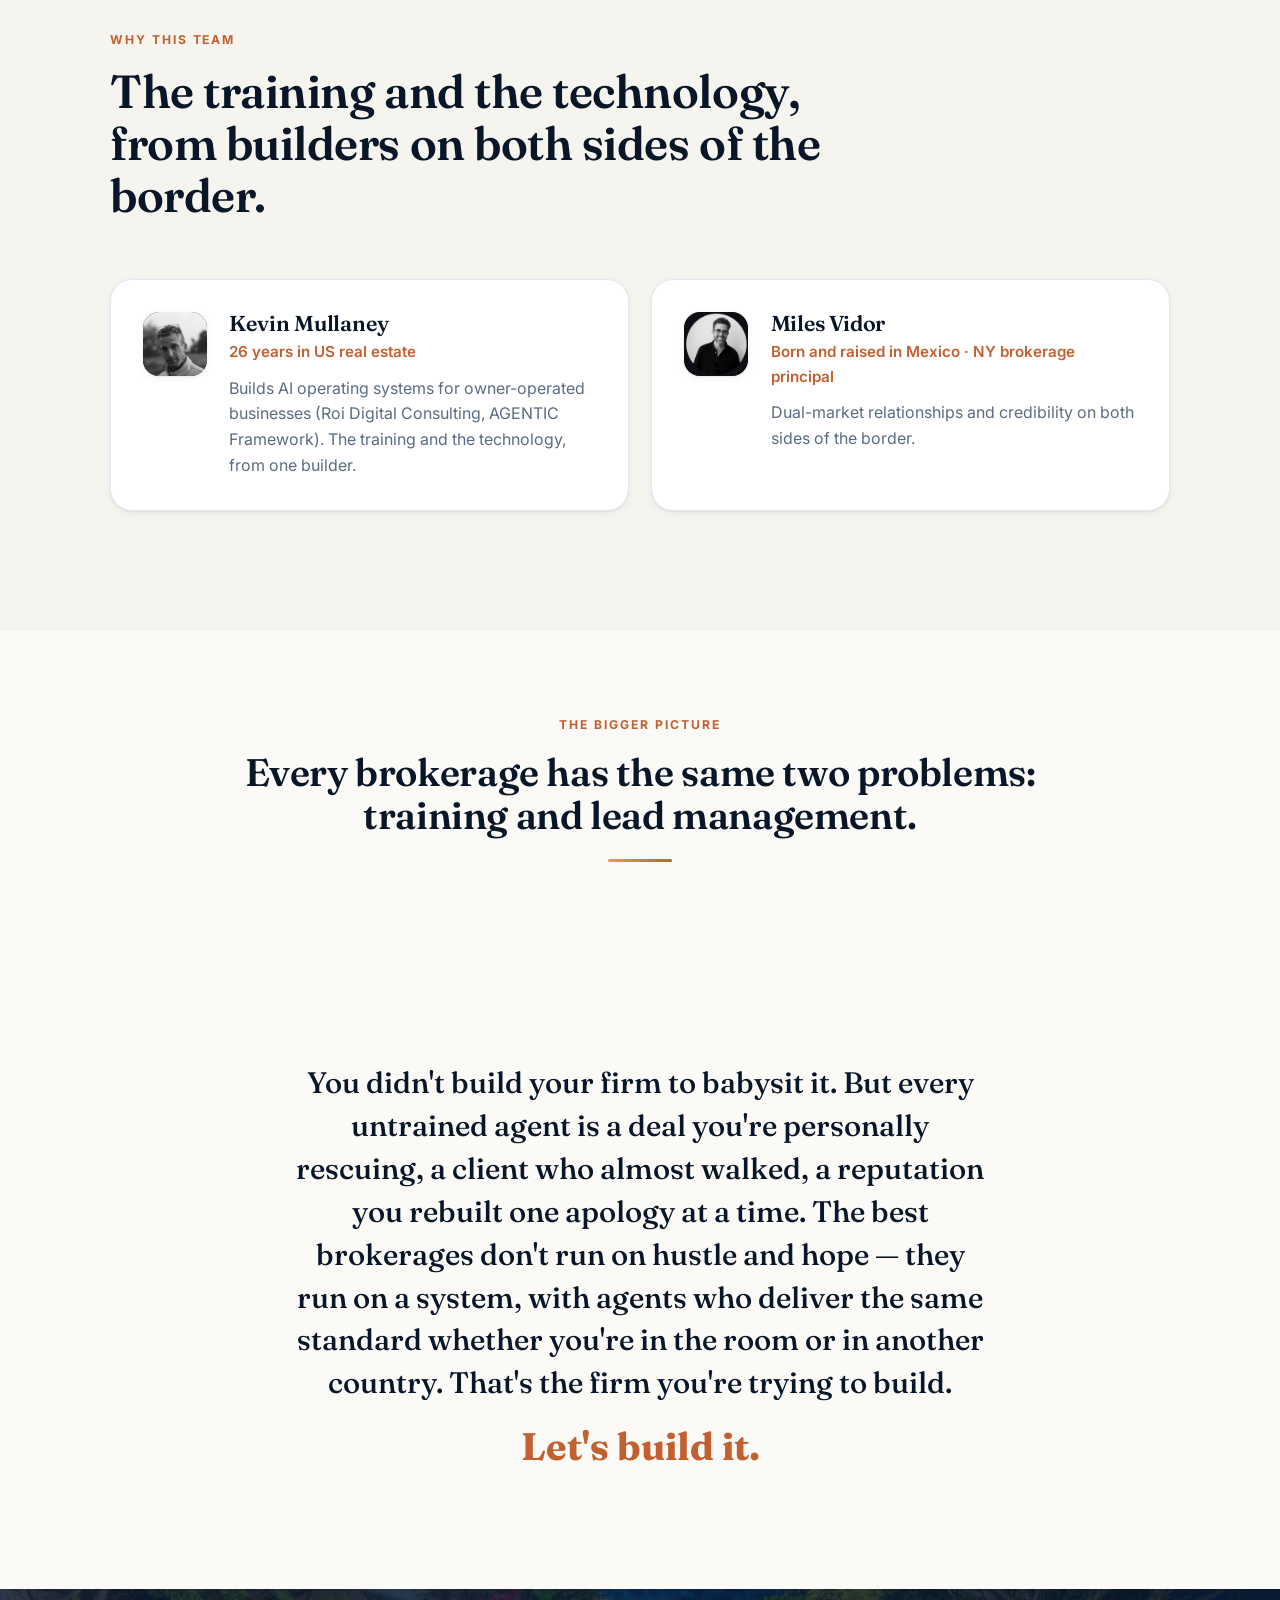
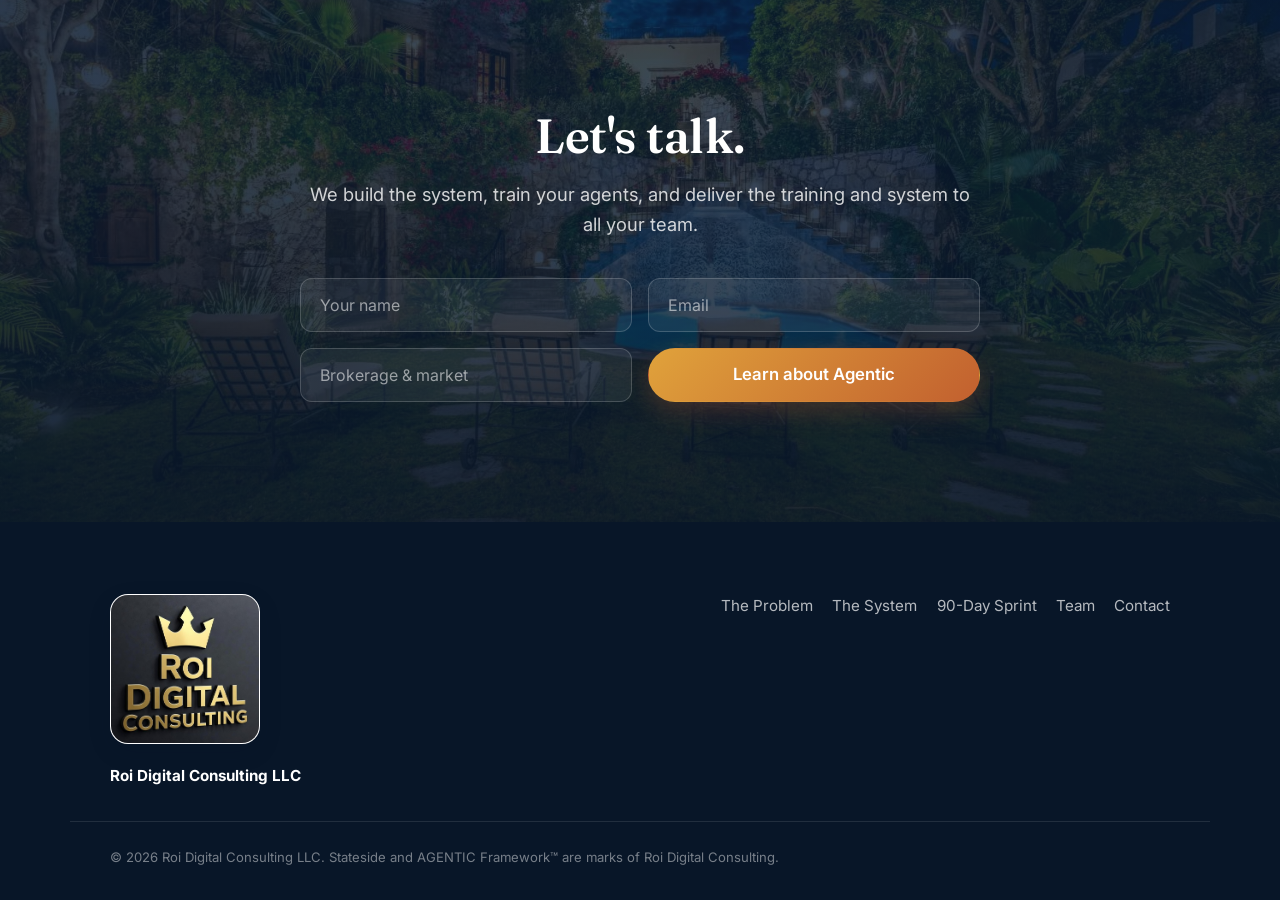
==== commit dc6aa29b: "Header tagline -> 'AI Stack + Proper Training' (ES: 'Stack de IA + Capacitación adecuada')" ====
--- a/index.html
+++ b/index.html
@@ -37,10 +37,10 @@
   <!-- ===== Header ===== -->
   <header class="site-header" id="site-header">
     <div class="container header-inner">
-      <a href="#top" class="brand" aria-label="AI + Proper Training = Big Results — a Roi Digital Consulting venture">
+      <a href="#top" class="brand" aria-label="AI Stack + Proper Training — a Roi Digital Consulting venture">
         <span class="brand-mark" aria-hidden="true"><img src="images/roi-logo.jpeg" alt="" /></span>
         <span class="brand-text">
-          <span class="brand-name">AI + Proper Training = Big Results</span>
+          <span class="brand-name">AI Stack + Proper Training</span>
           <span class="brand-by">a Roi Digital Consulting venture</span>
         </span>
       </a>
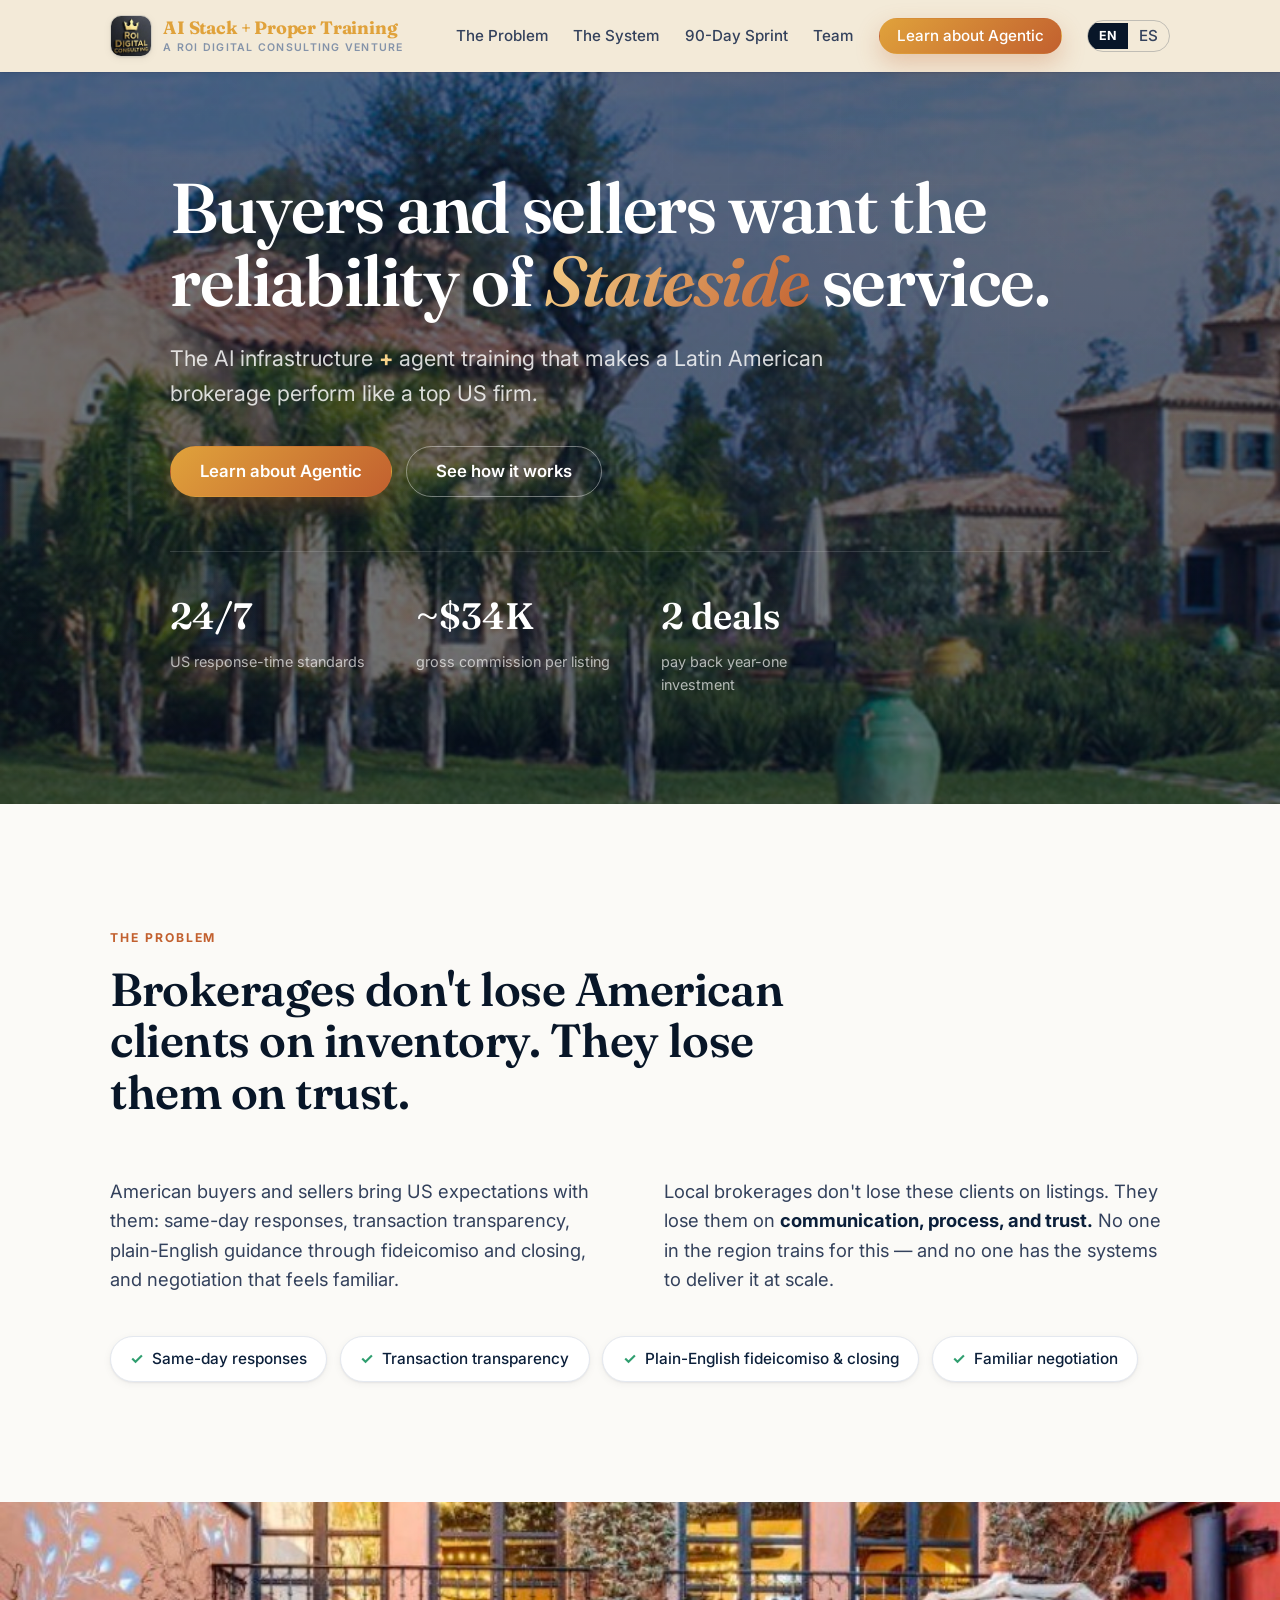
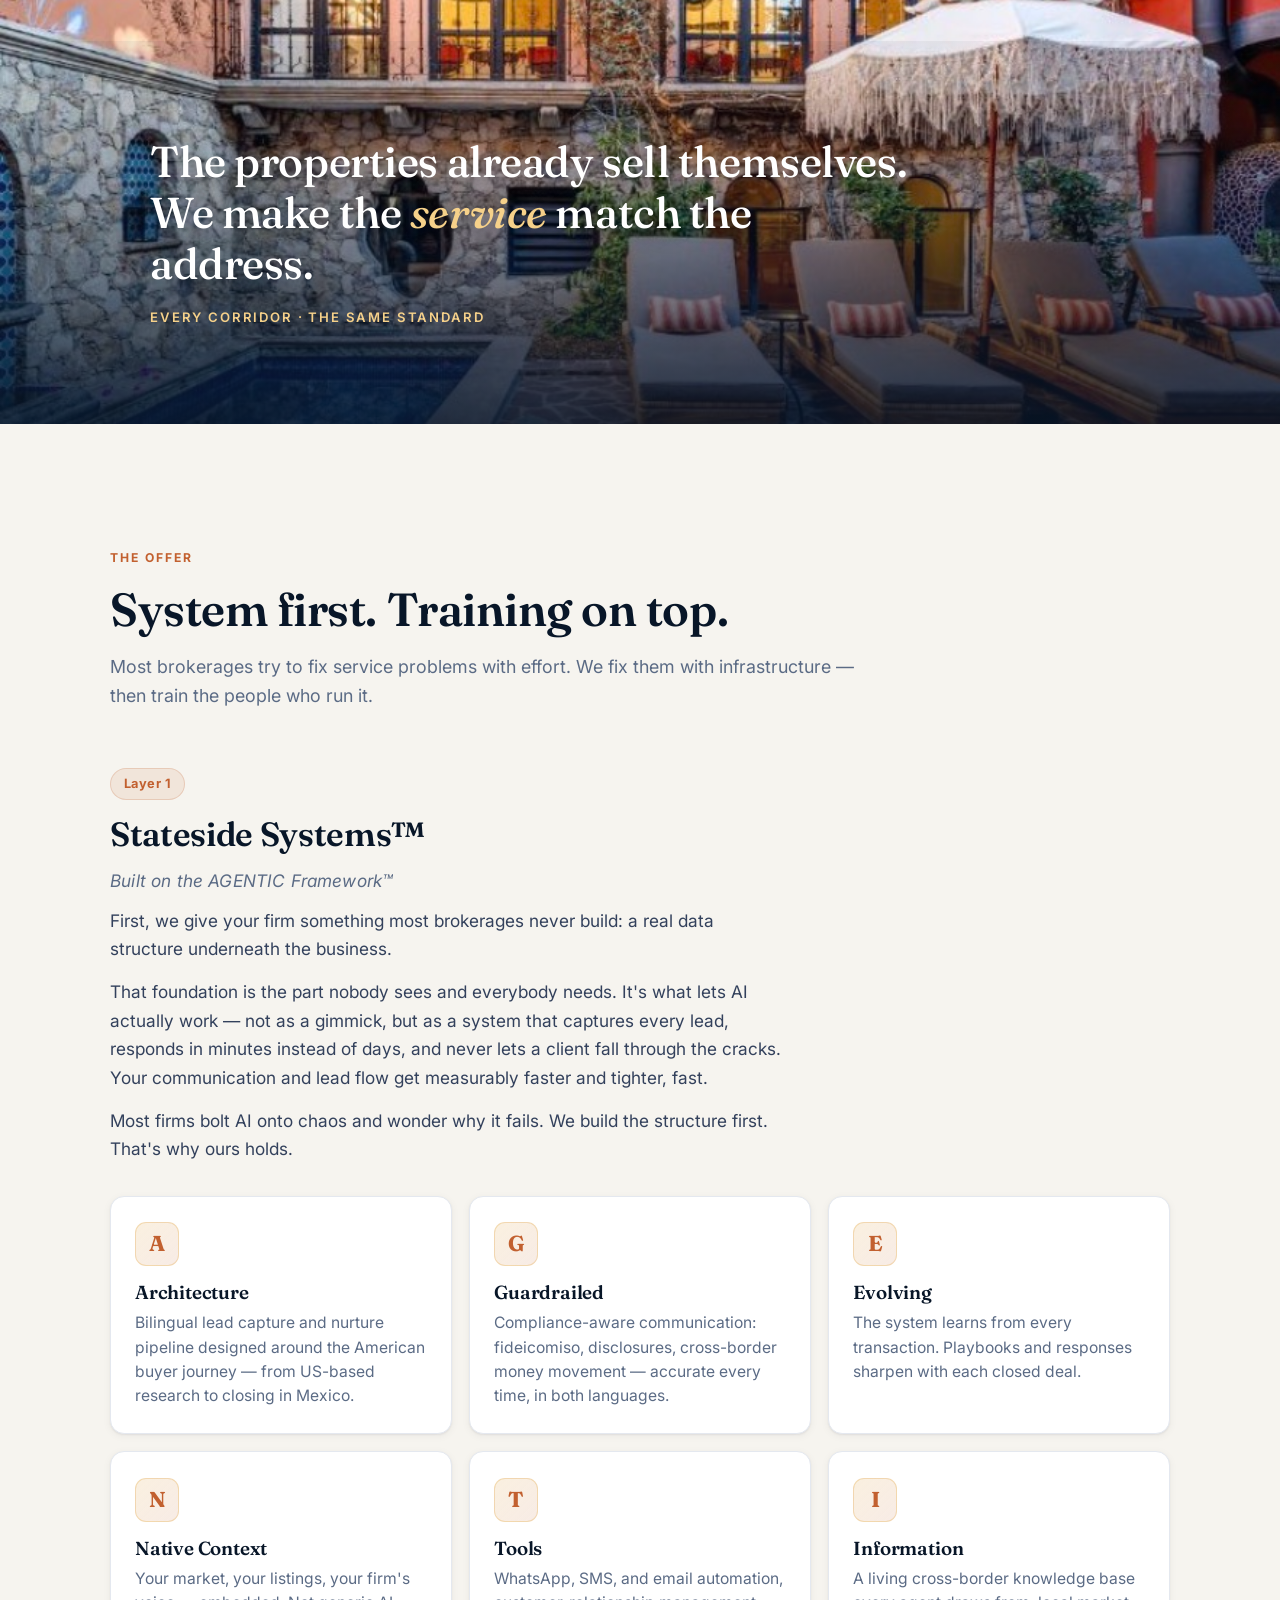
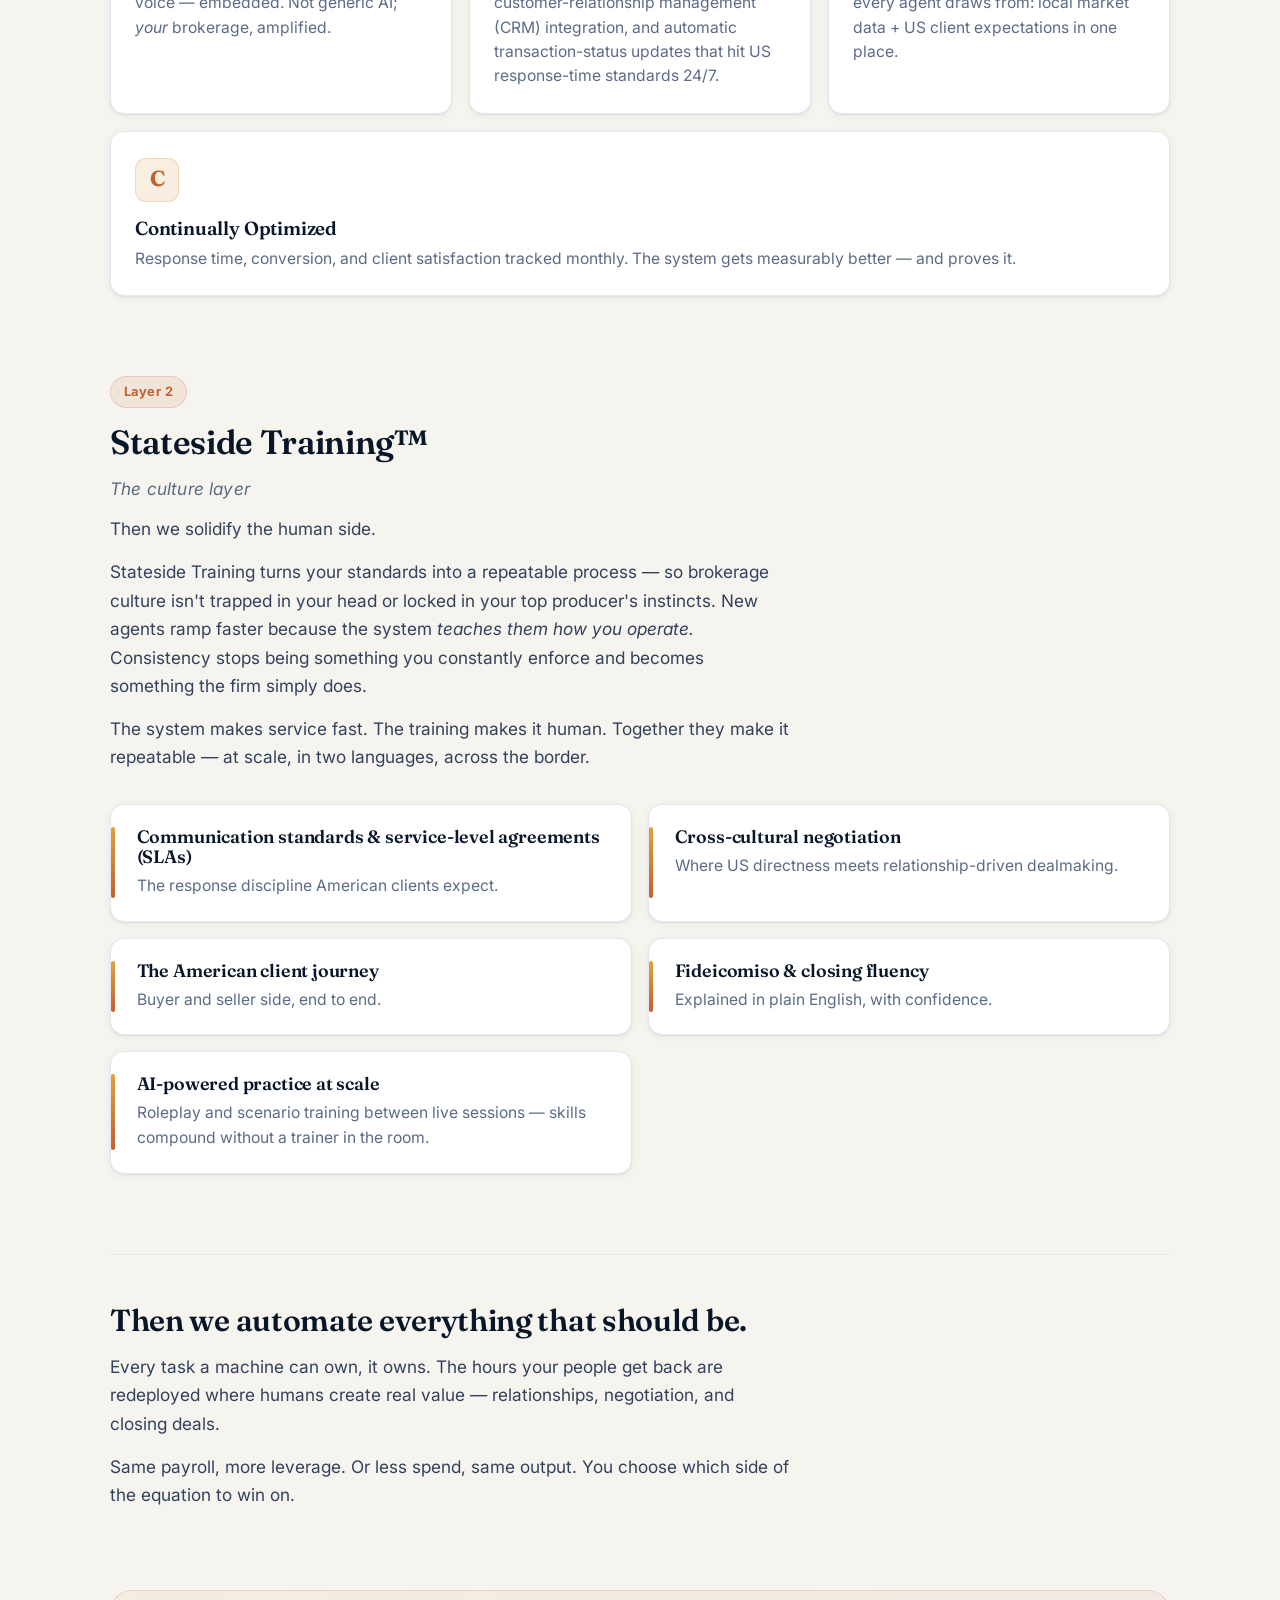
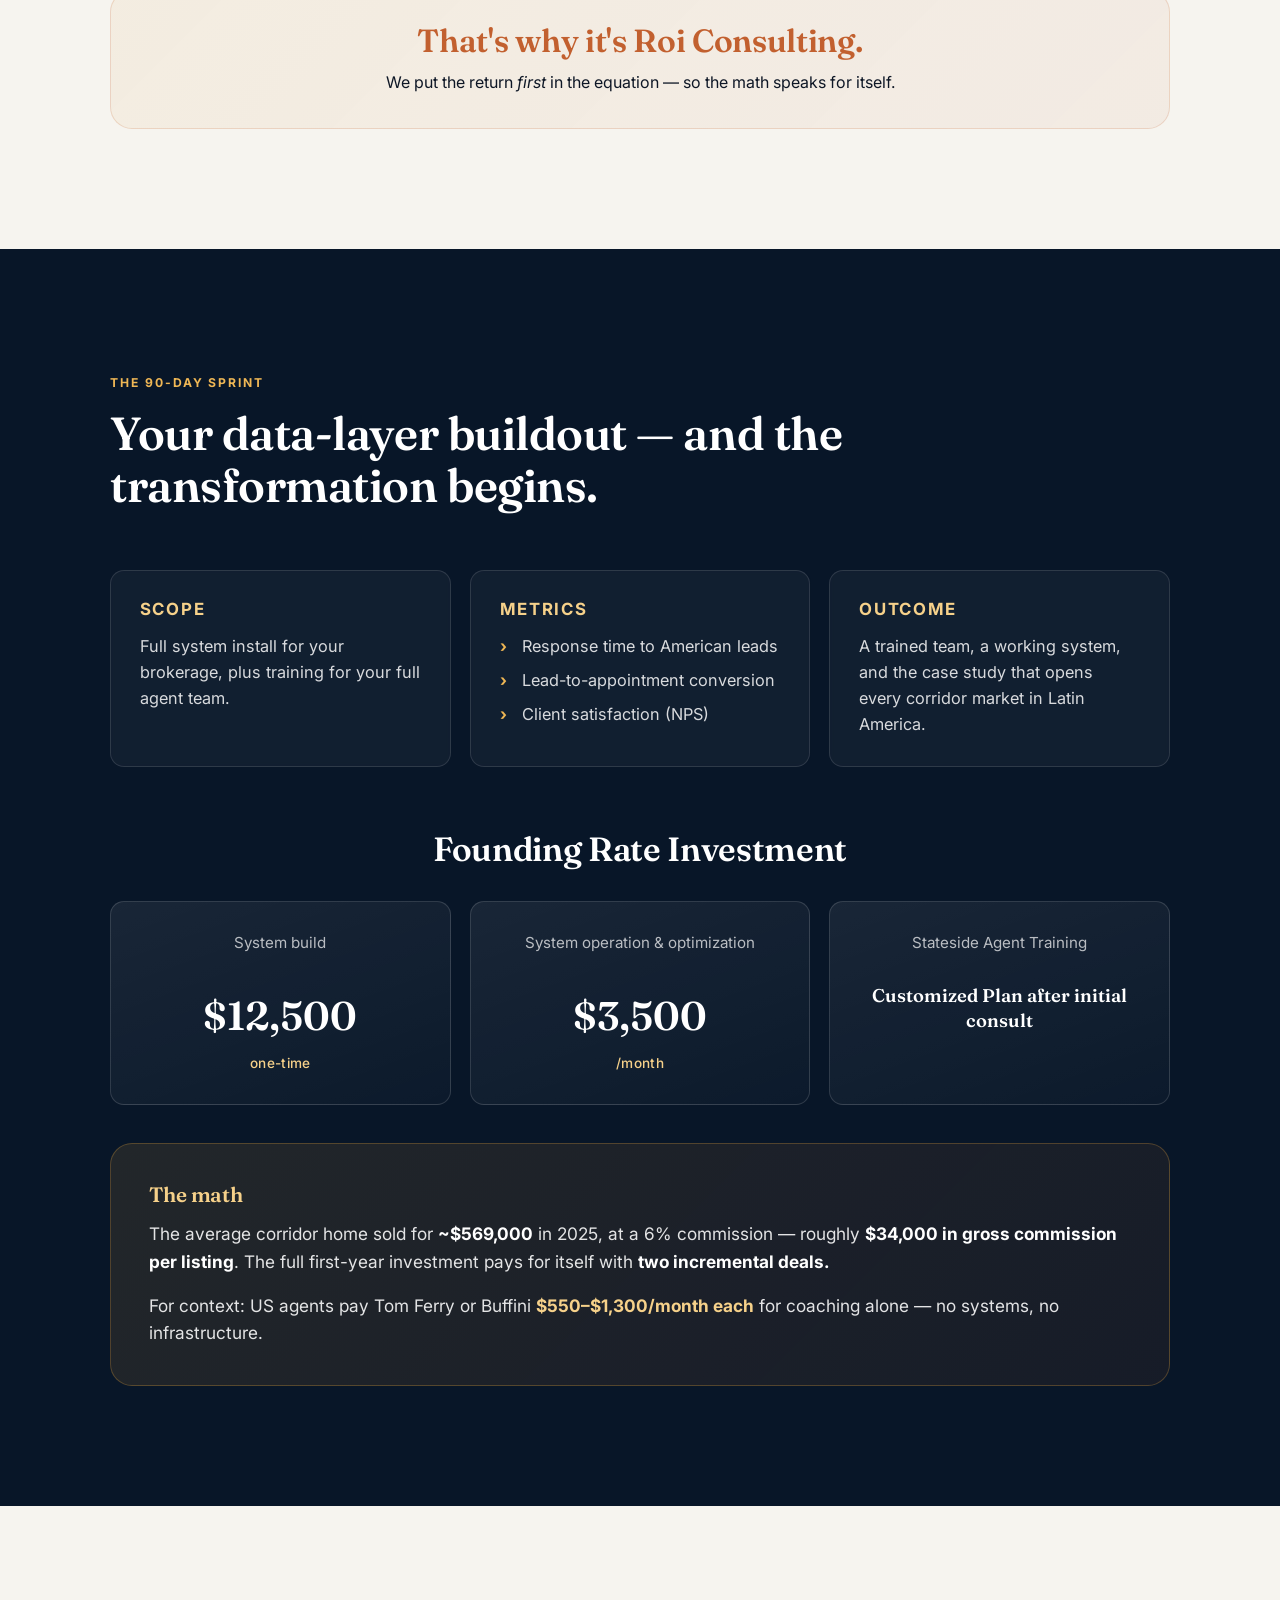
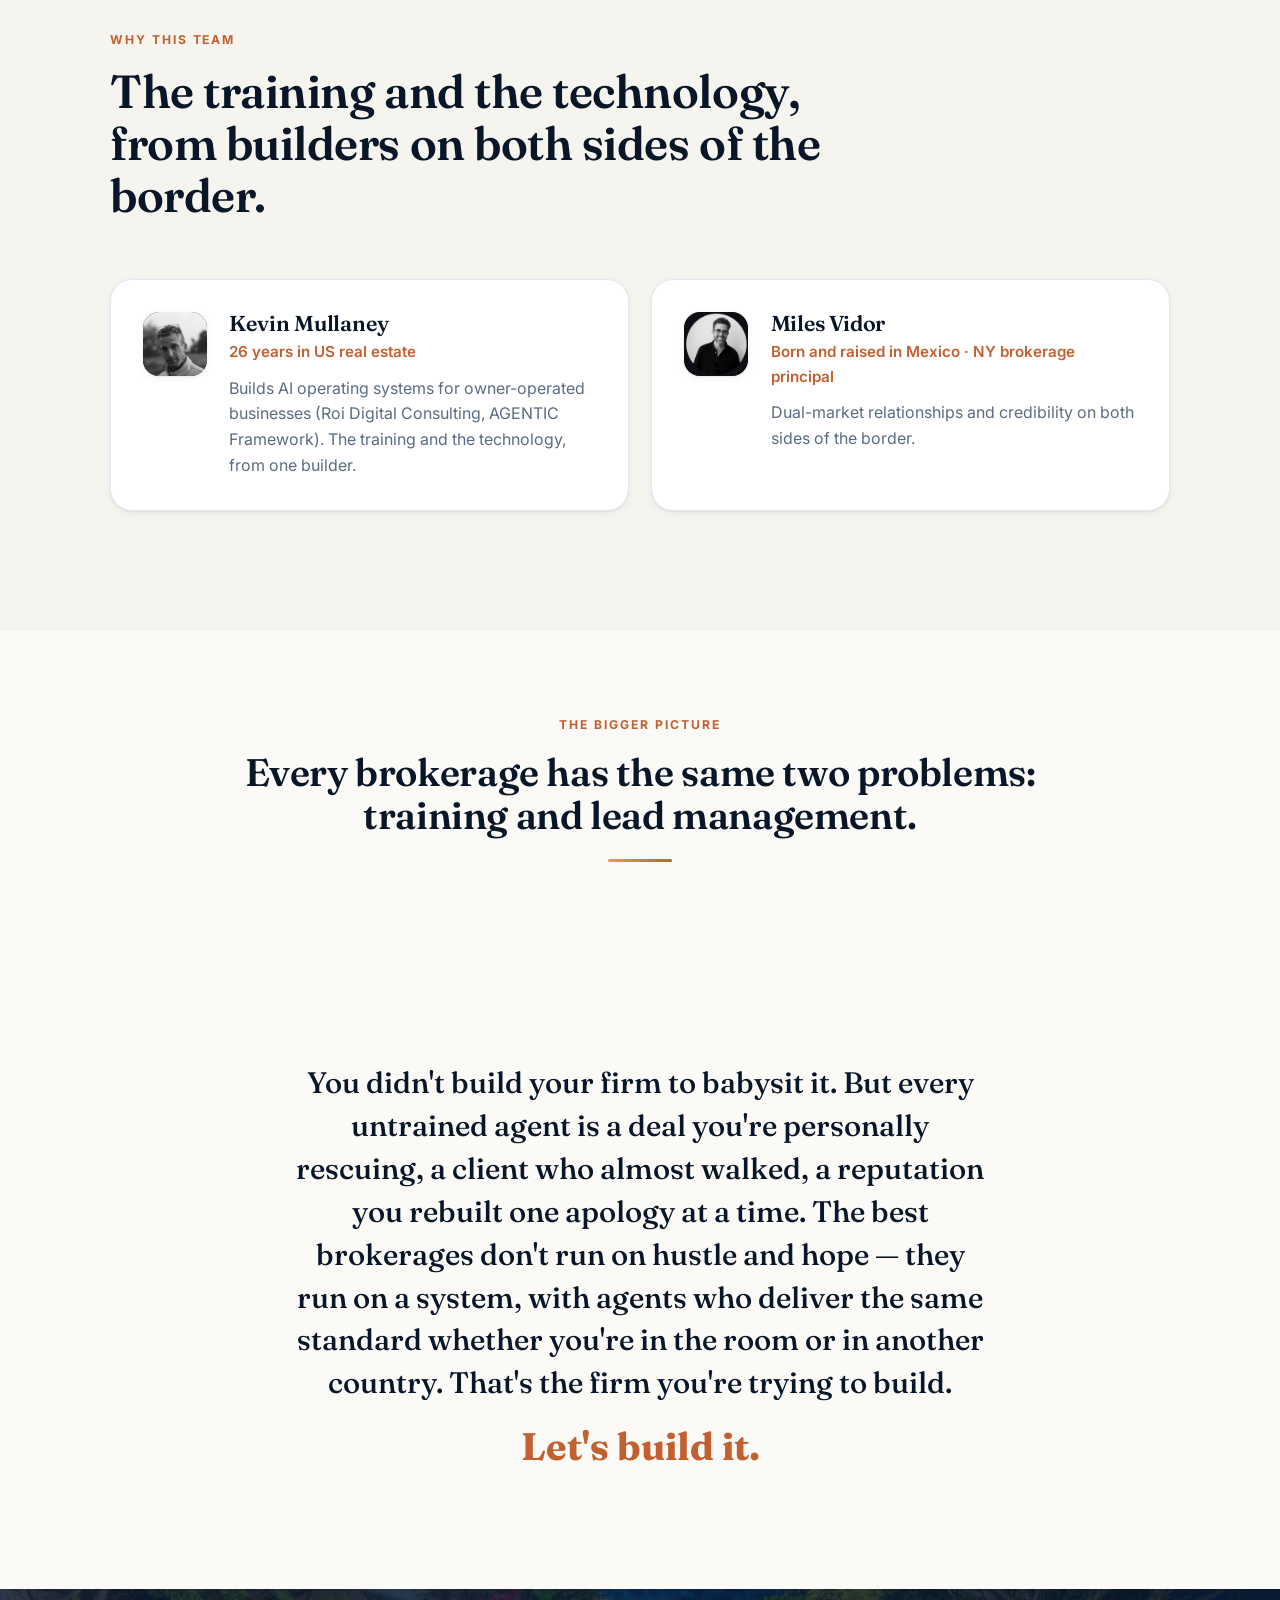
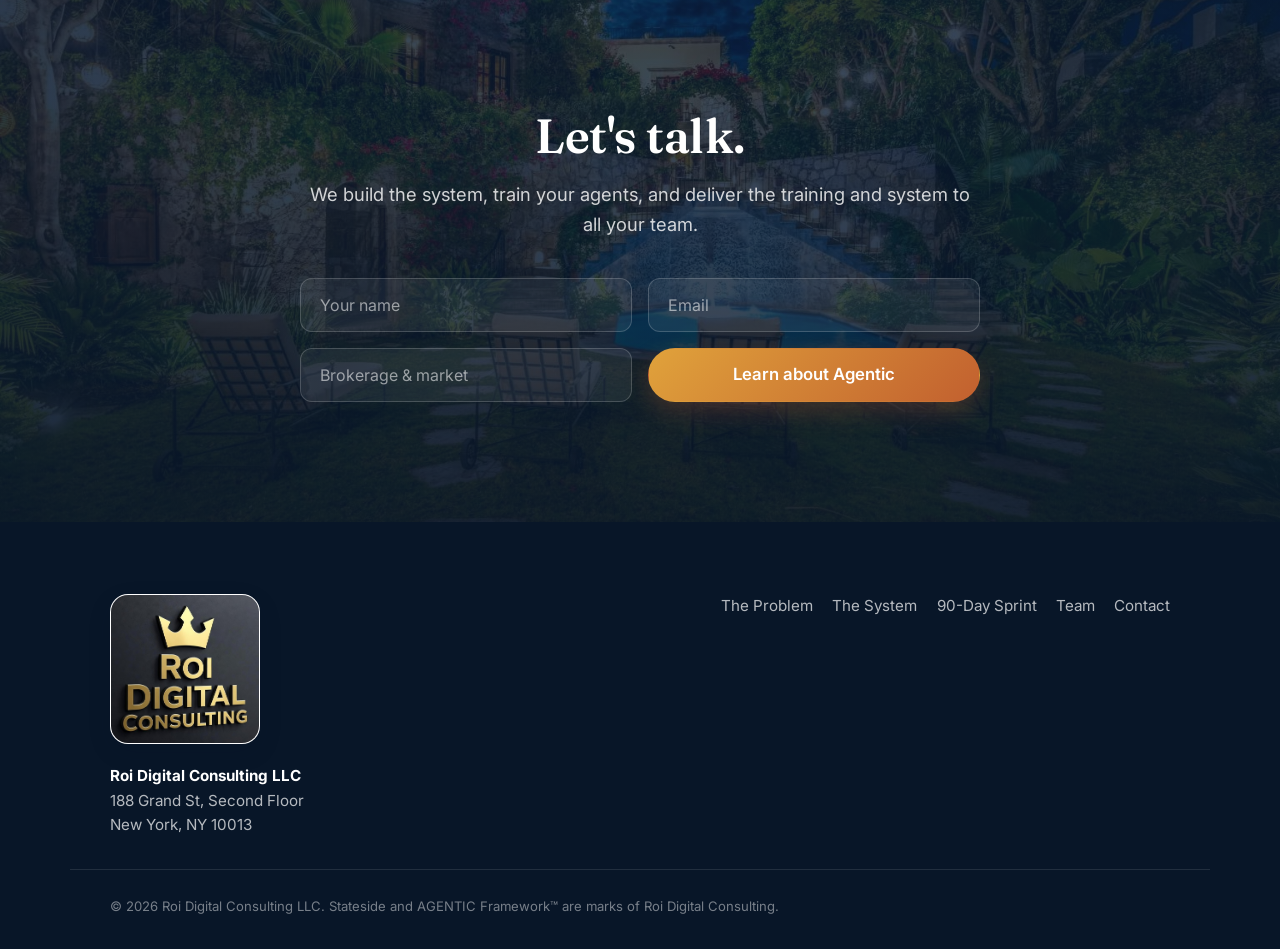
==== commit 1c568ce0: "Footer: add Roi Digital Consulting LLC mailing address" ====
--- a/index.html
+++ b/index.html
@@ -358,7 +358,7 @@
         <span class="roi-logo">
           <img src="images/roi-logo.jpeg" alt="Roi Digital Consulting LLC" width="690" height="692" loading="lazy" />
         </span>
-        <p><strong>Roi Digital Consulting LLC</strong></p>
+        <p><strong>Roi Digital Consulting LLC</strong><br />188 Grand St, Second Floor<br />New York, NY 10013</p>
       </div>
       <nav class="footer-nav" aria-label="Footer">
         <a href="#problem">The Problem</a>
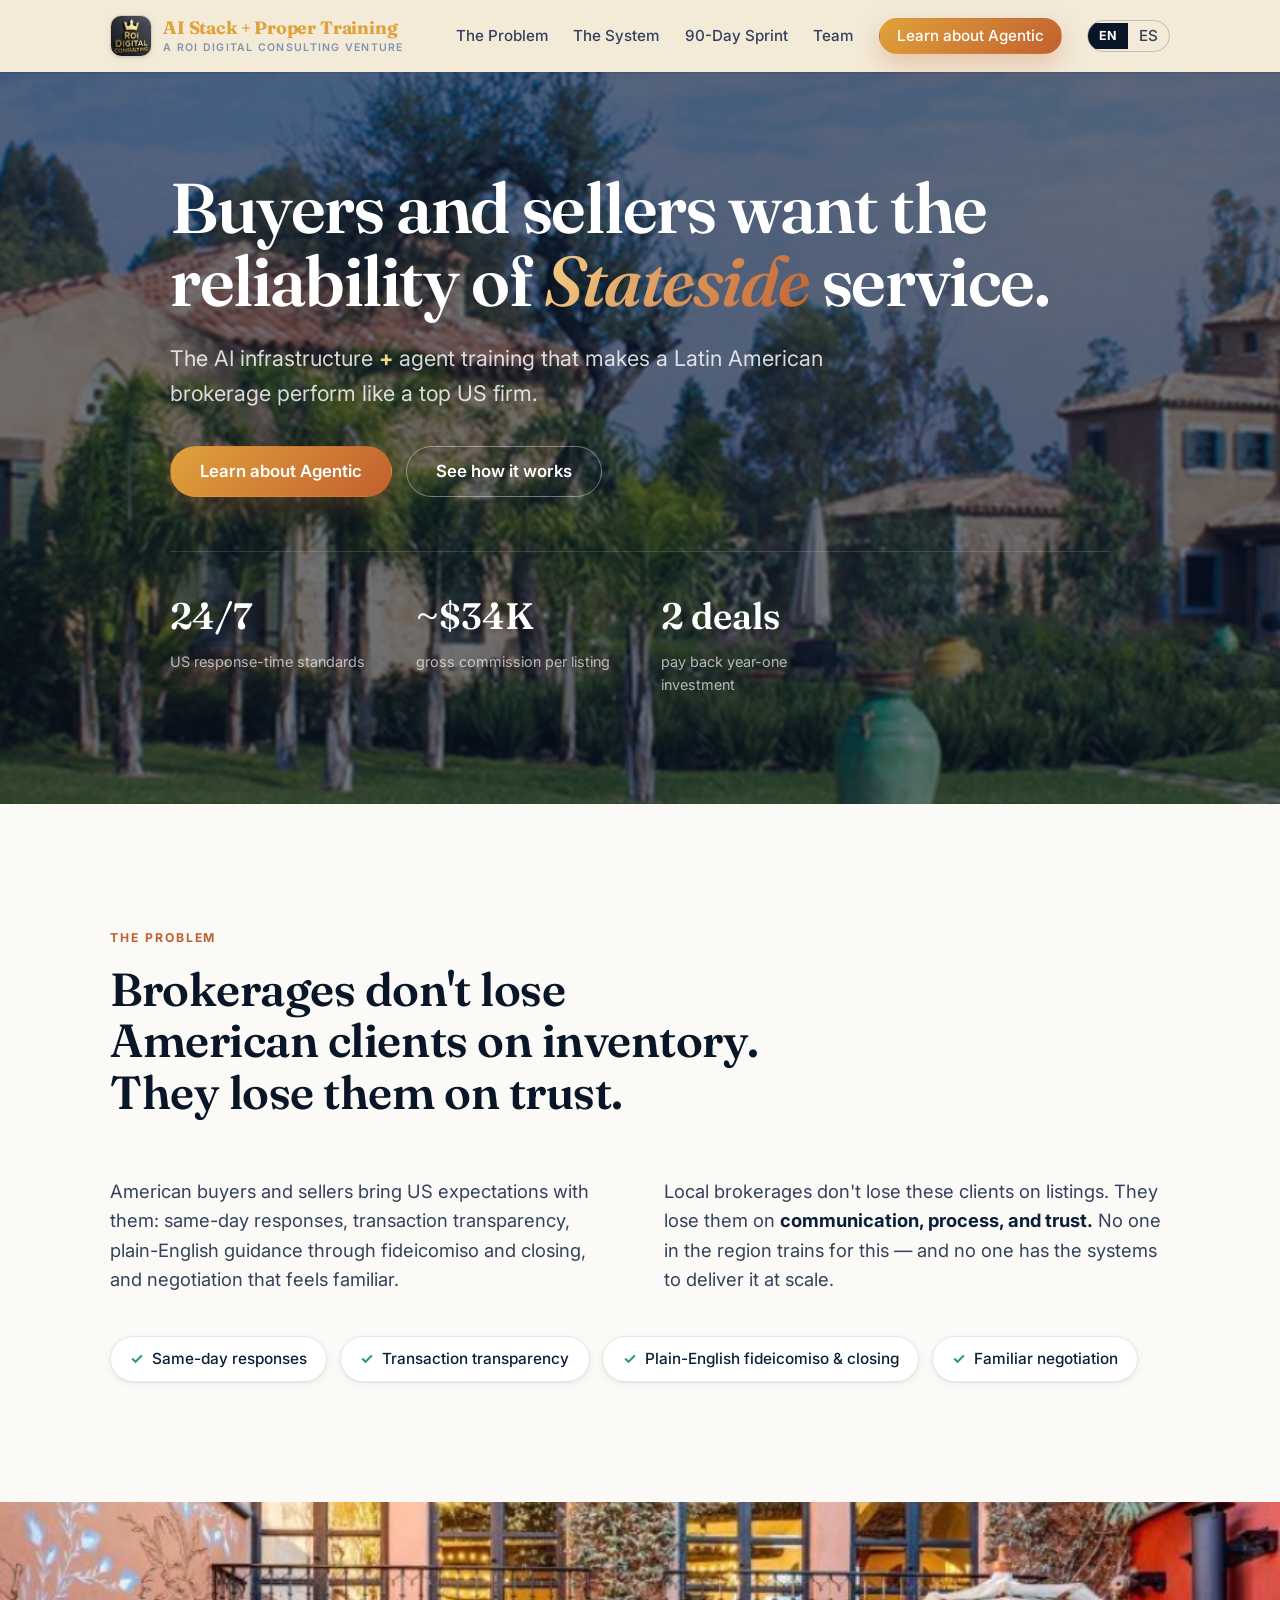
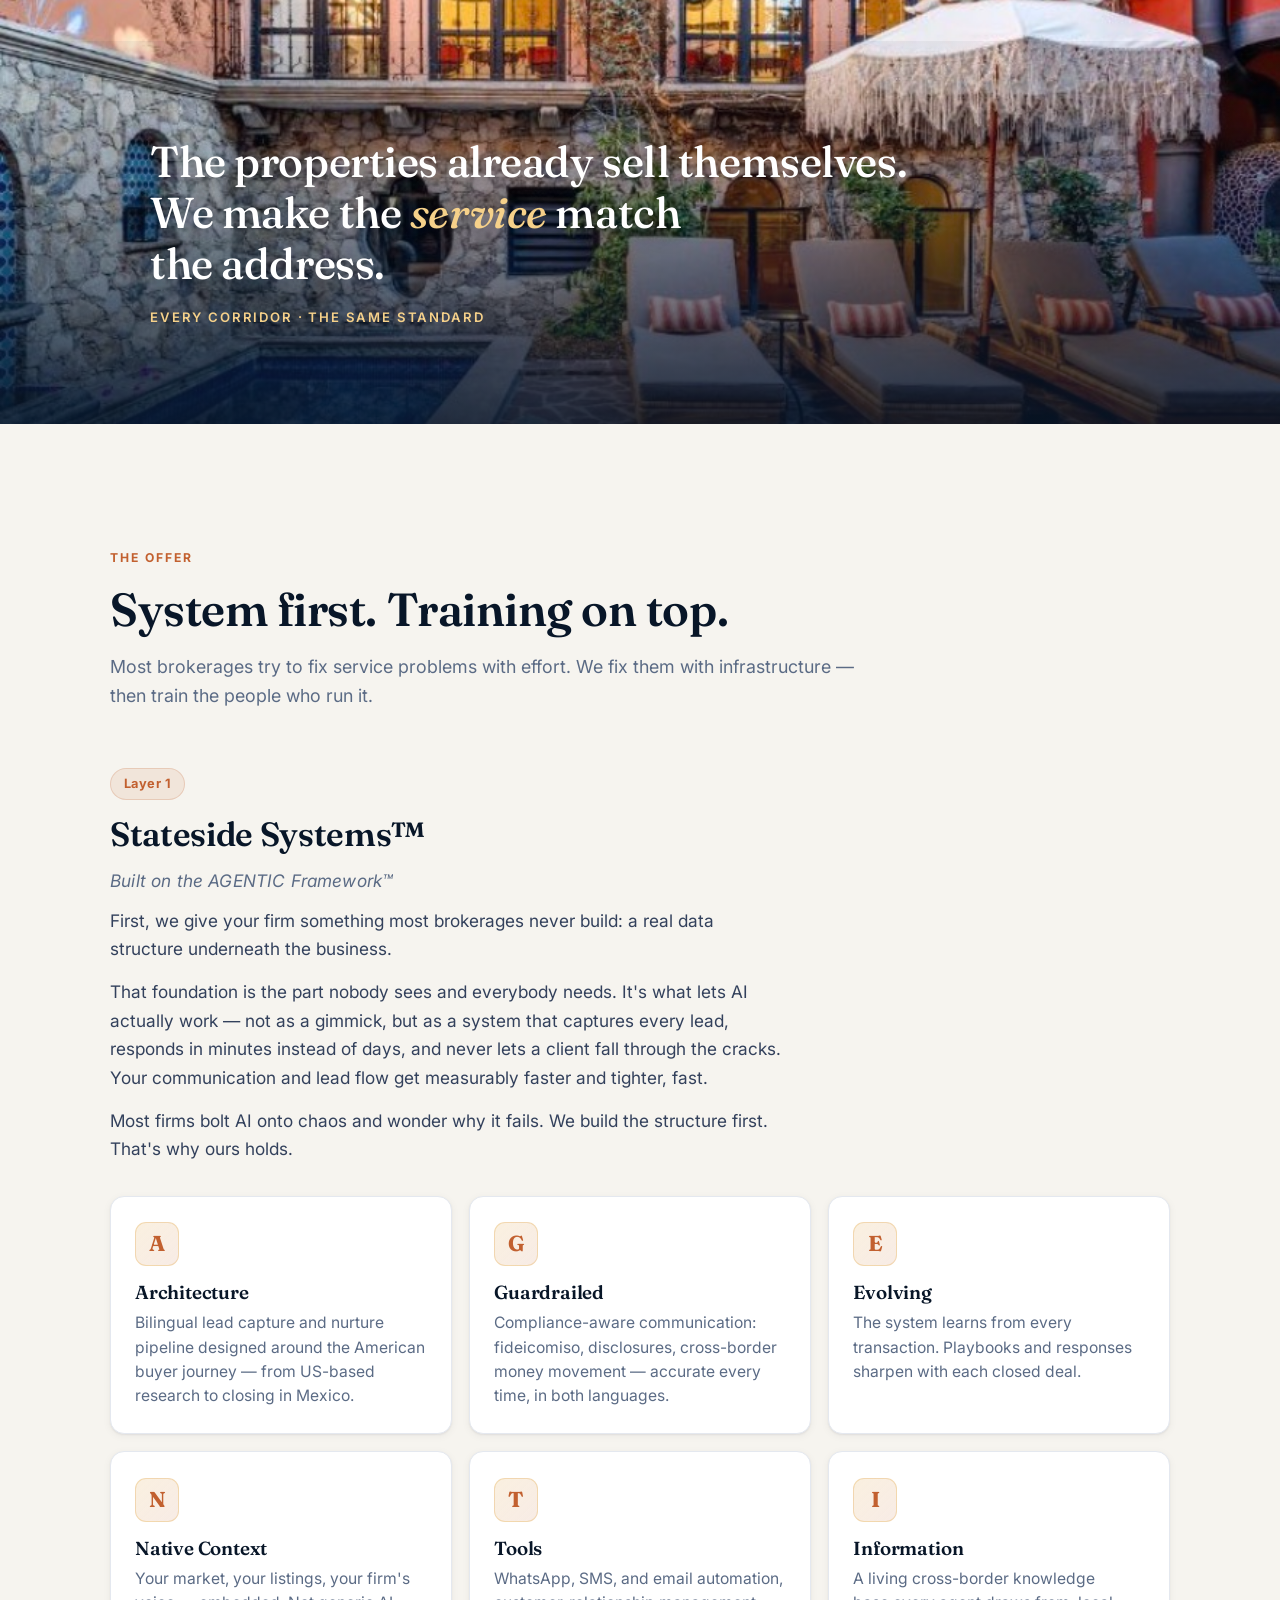
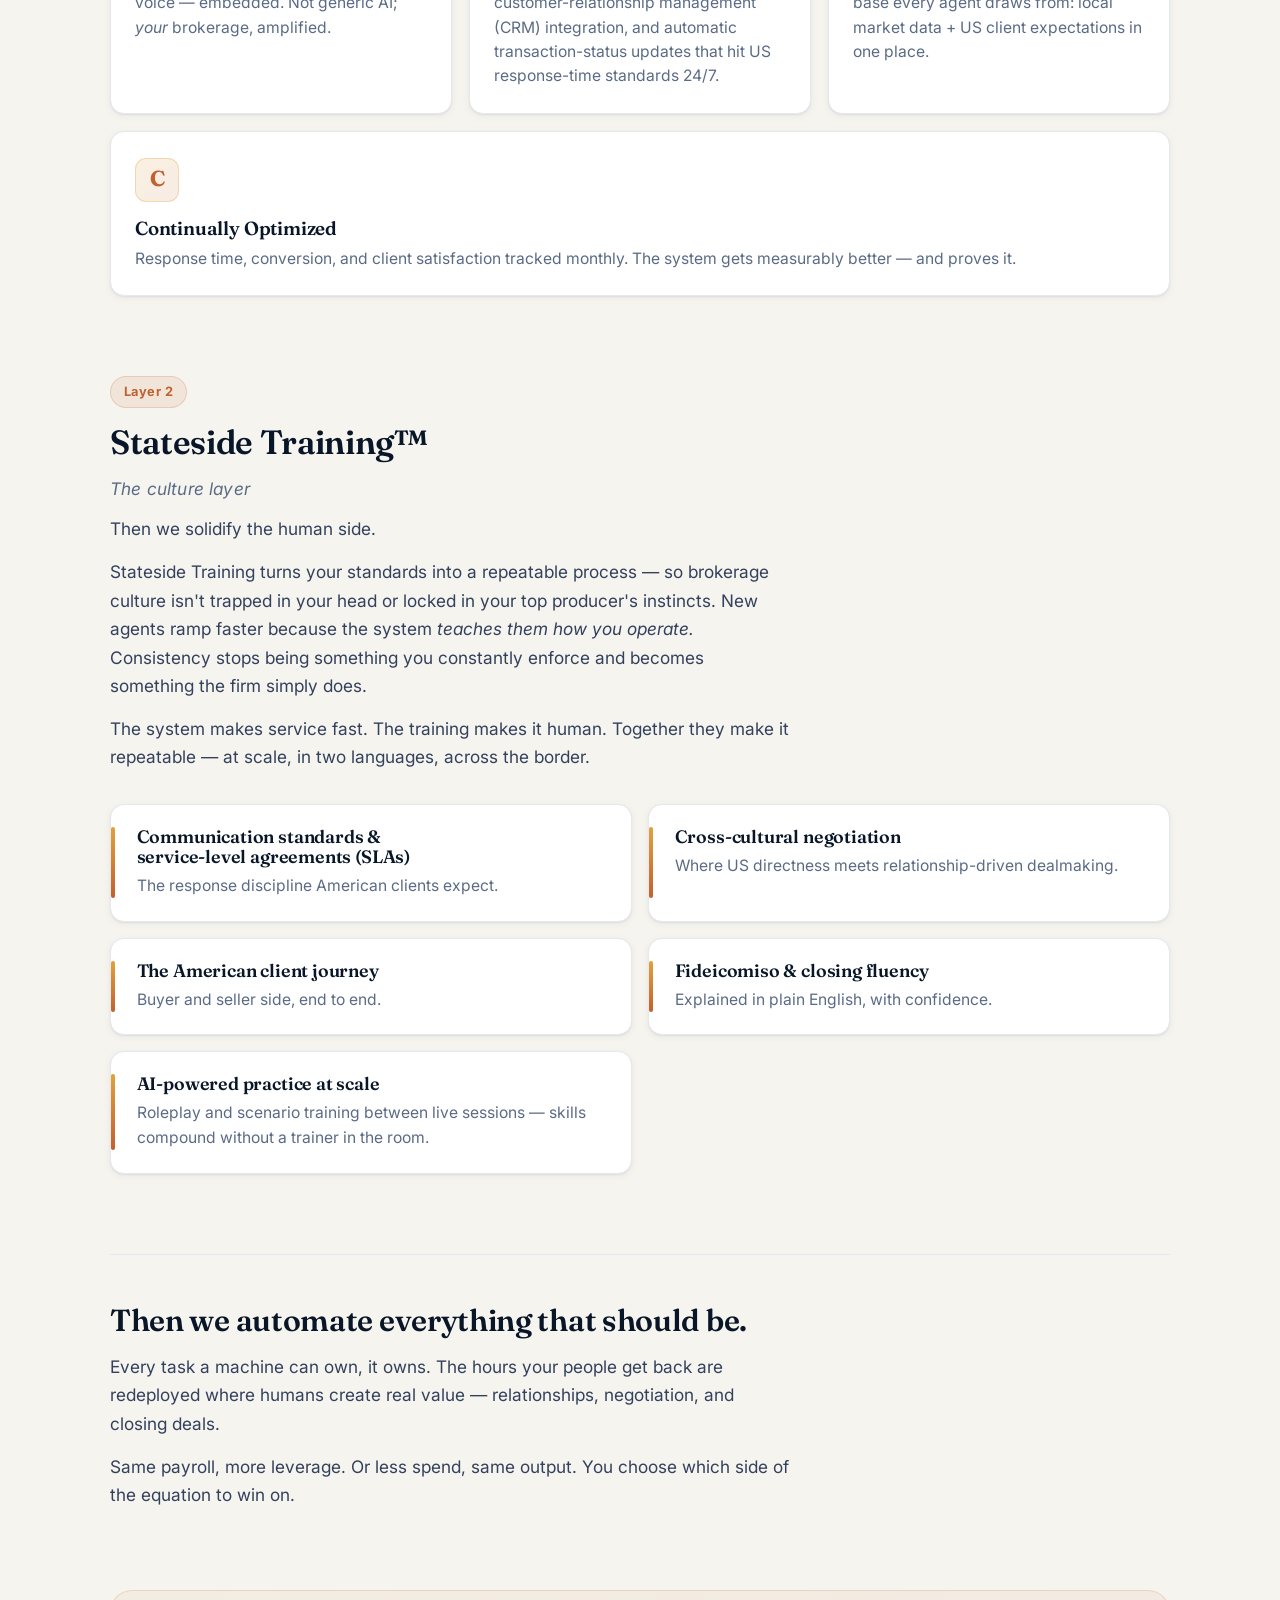
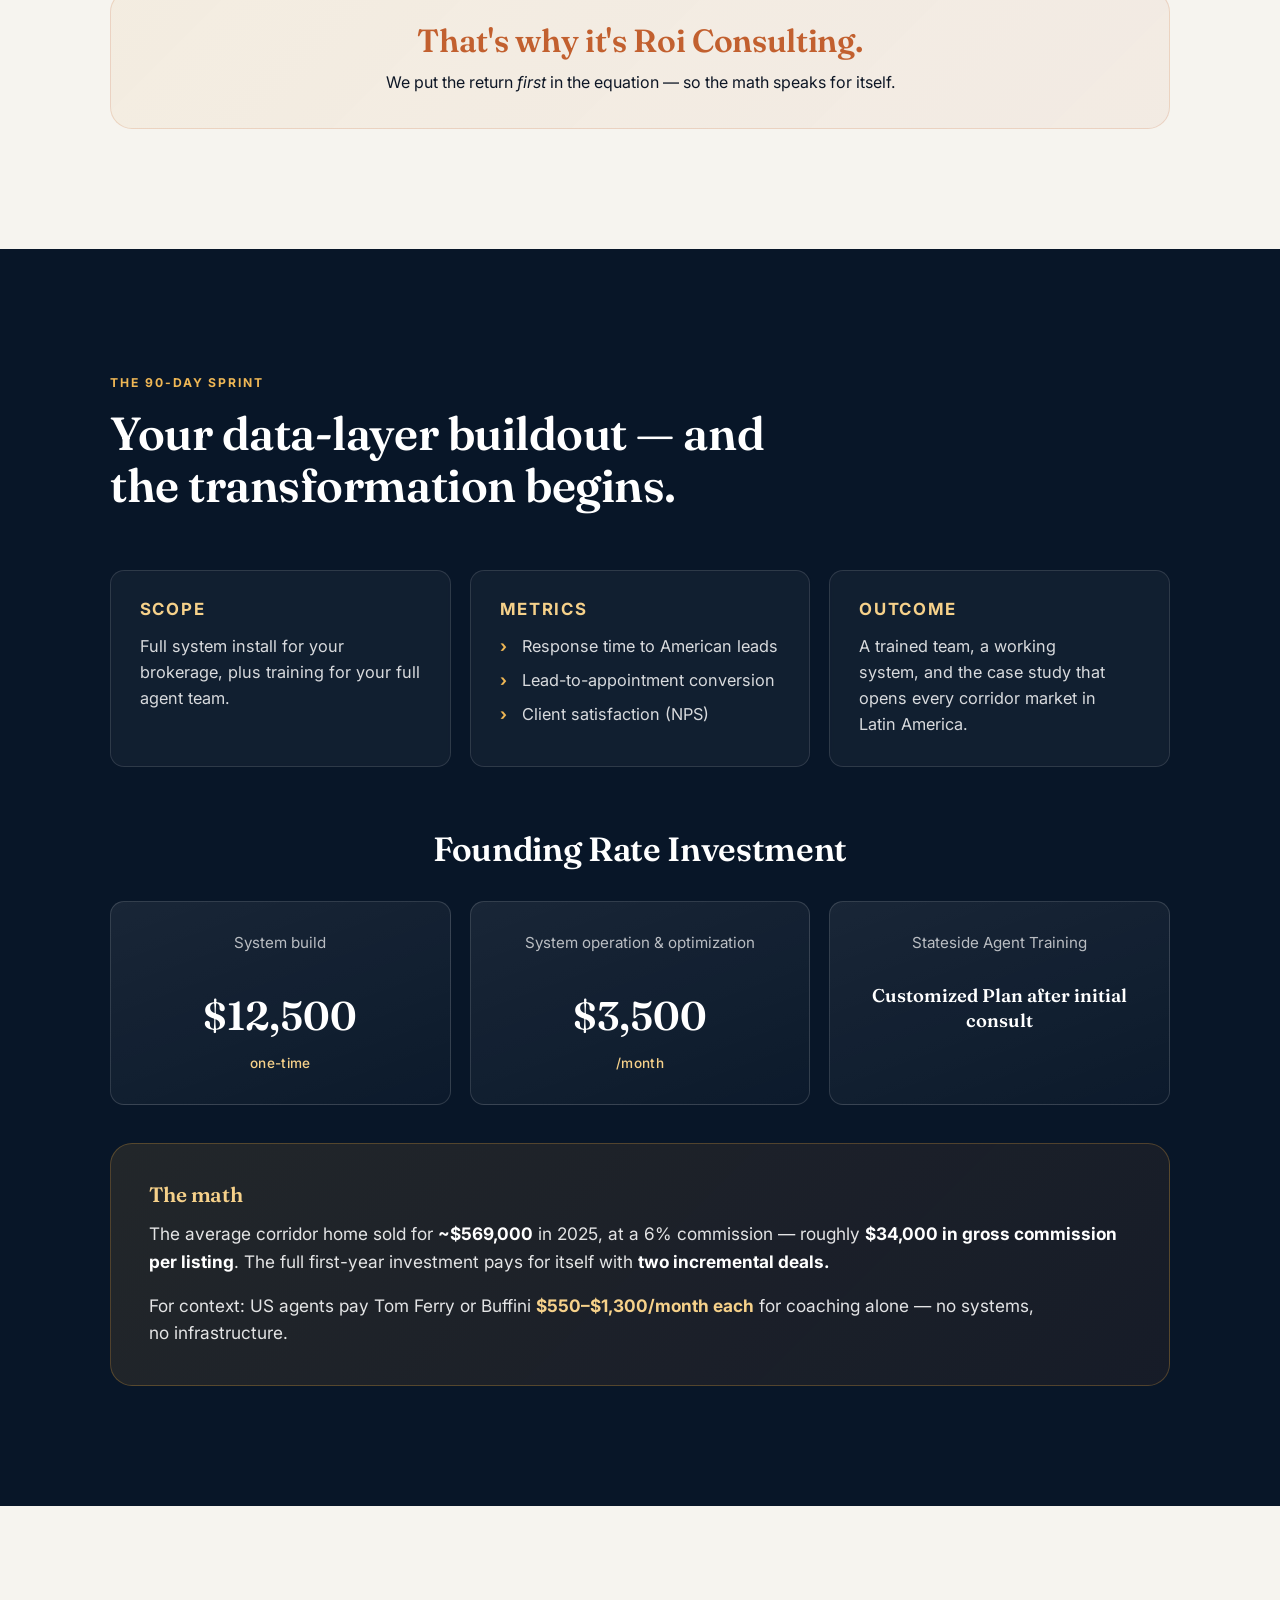
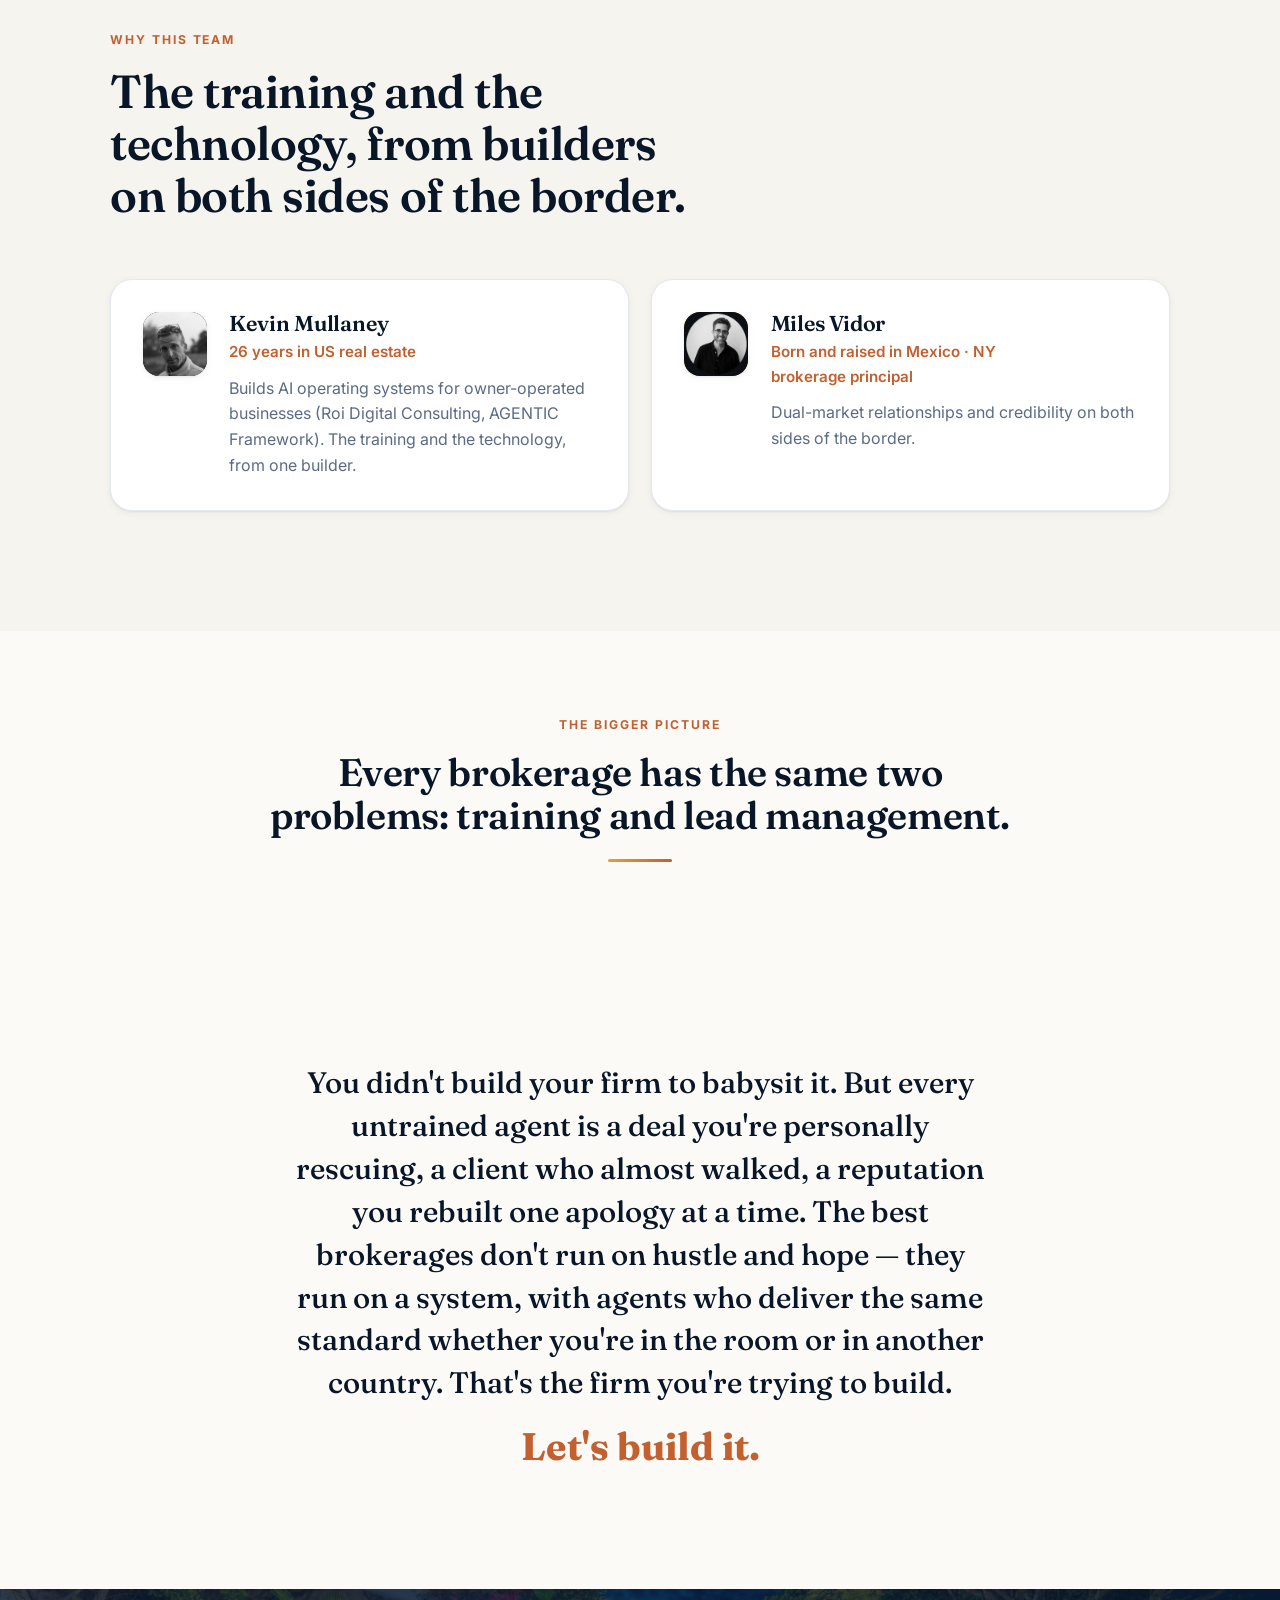
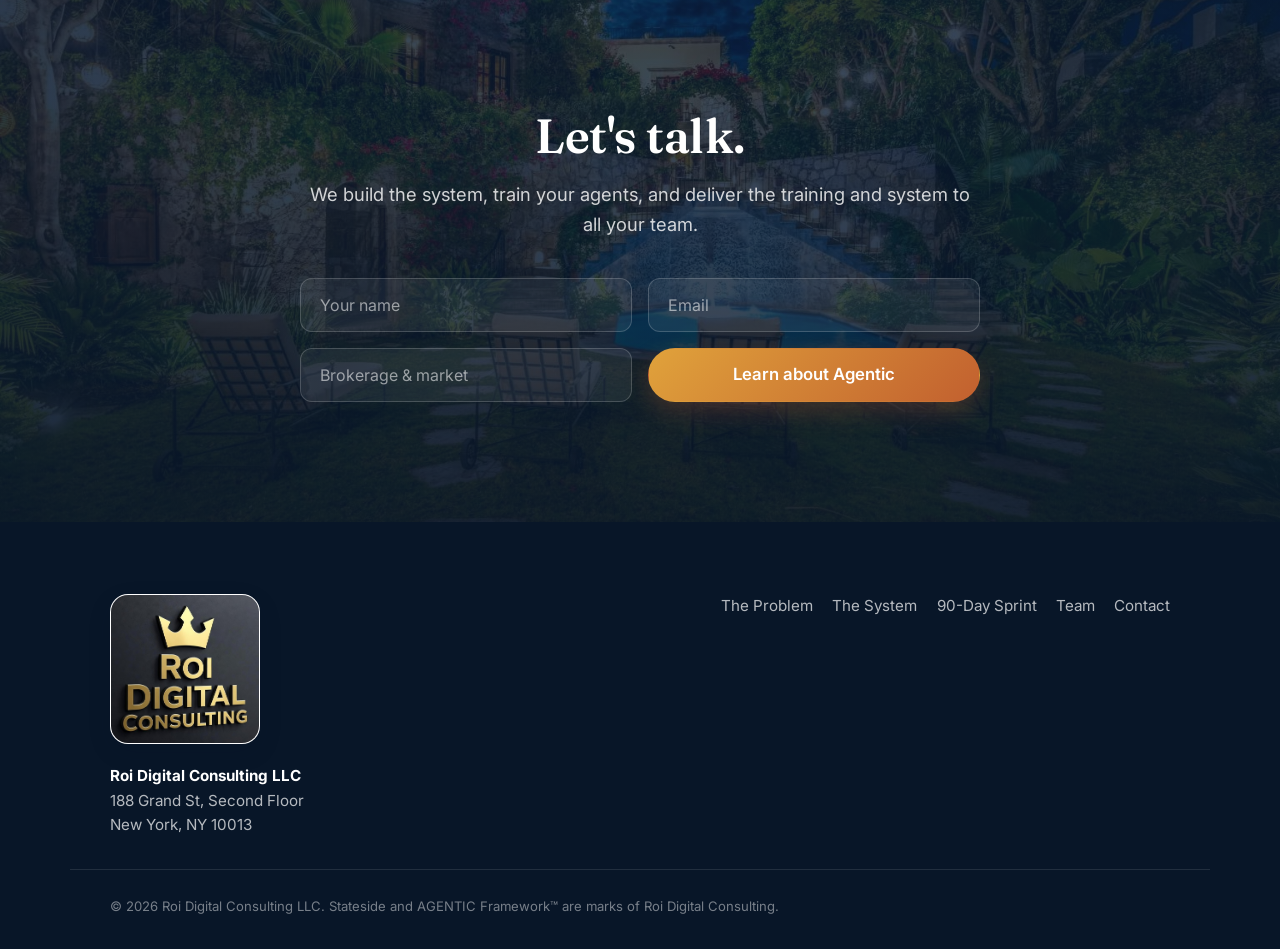
==== commit aa6288a6: "Readability: keep 'System first.'/'Training on top.' phrases whole; add text-wrap balance/pretty sit" ====
--- a/index.html
+++ b/index.html
@@ -131,7 +131,7 @@
       <div class="container">
         <div class="section-head reveal">
           <span class="kicker">The Offer</span>
-          <h2>System first. Training on top.</h2>
+          <h2><span class="nb">System first.</span> <span class="nb">Training on top.</span></h2>
           <p class="section-intro">Most brokerages try to fix service problems with effort. We fix them with infrastructure — then train the people who run it.</p>
         </div>
 
--- a/styles.css
+++ b/styles.css
@@ -54,8 +54,10 @@
   text-rendering: optimizeLegibility;
 }
 
-h1, h2, h3, h4 { font-family: var(--font-display); font-weight: 600; line-height: 1.12; margin: 0; letter-spacing: -0.01em; }
-p { margin: 0; }
+h1, h2, h3, h4 { font-family: var(--font-display); font-weight: 600; line-height: 1.12; margin: 0; letter-spacing: -0.01em; text-wrap: balance; }
+p { margin: 0; text-wrap: pretty; }
+li, .layer-subtitle, blockquote { text-wrap: pretty; }
+.nb { white-space: nowrap; }
 a { color: inherit; text-decoration: none; }
 img { max-width: 100%; display: block; }
 ul, ol { margin: 0; padding: 0; list-style: none; }
